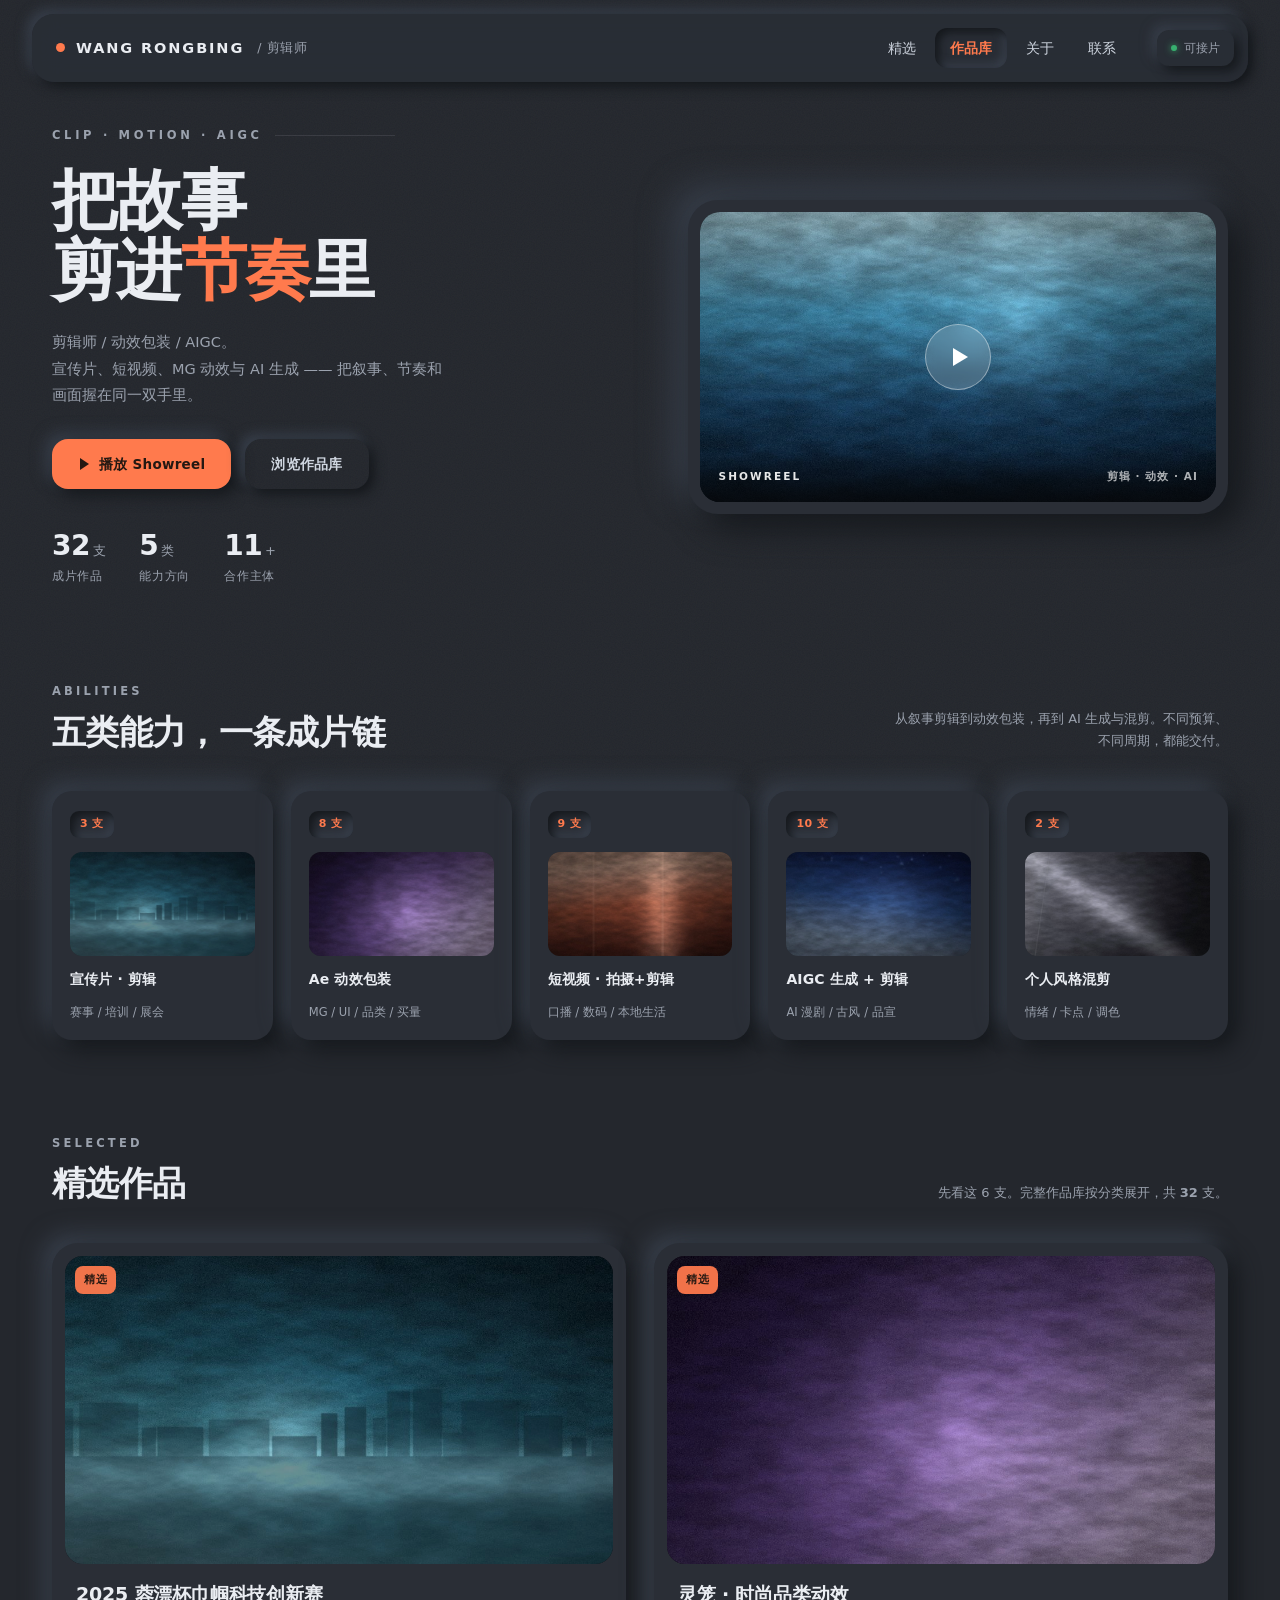
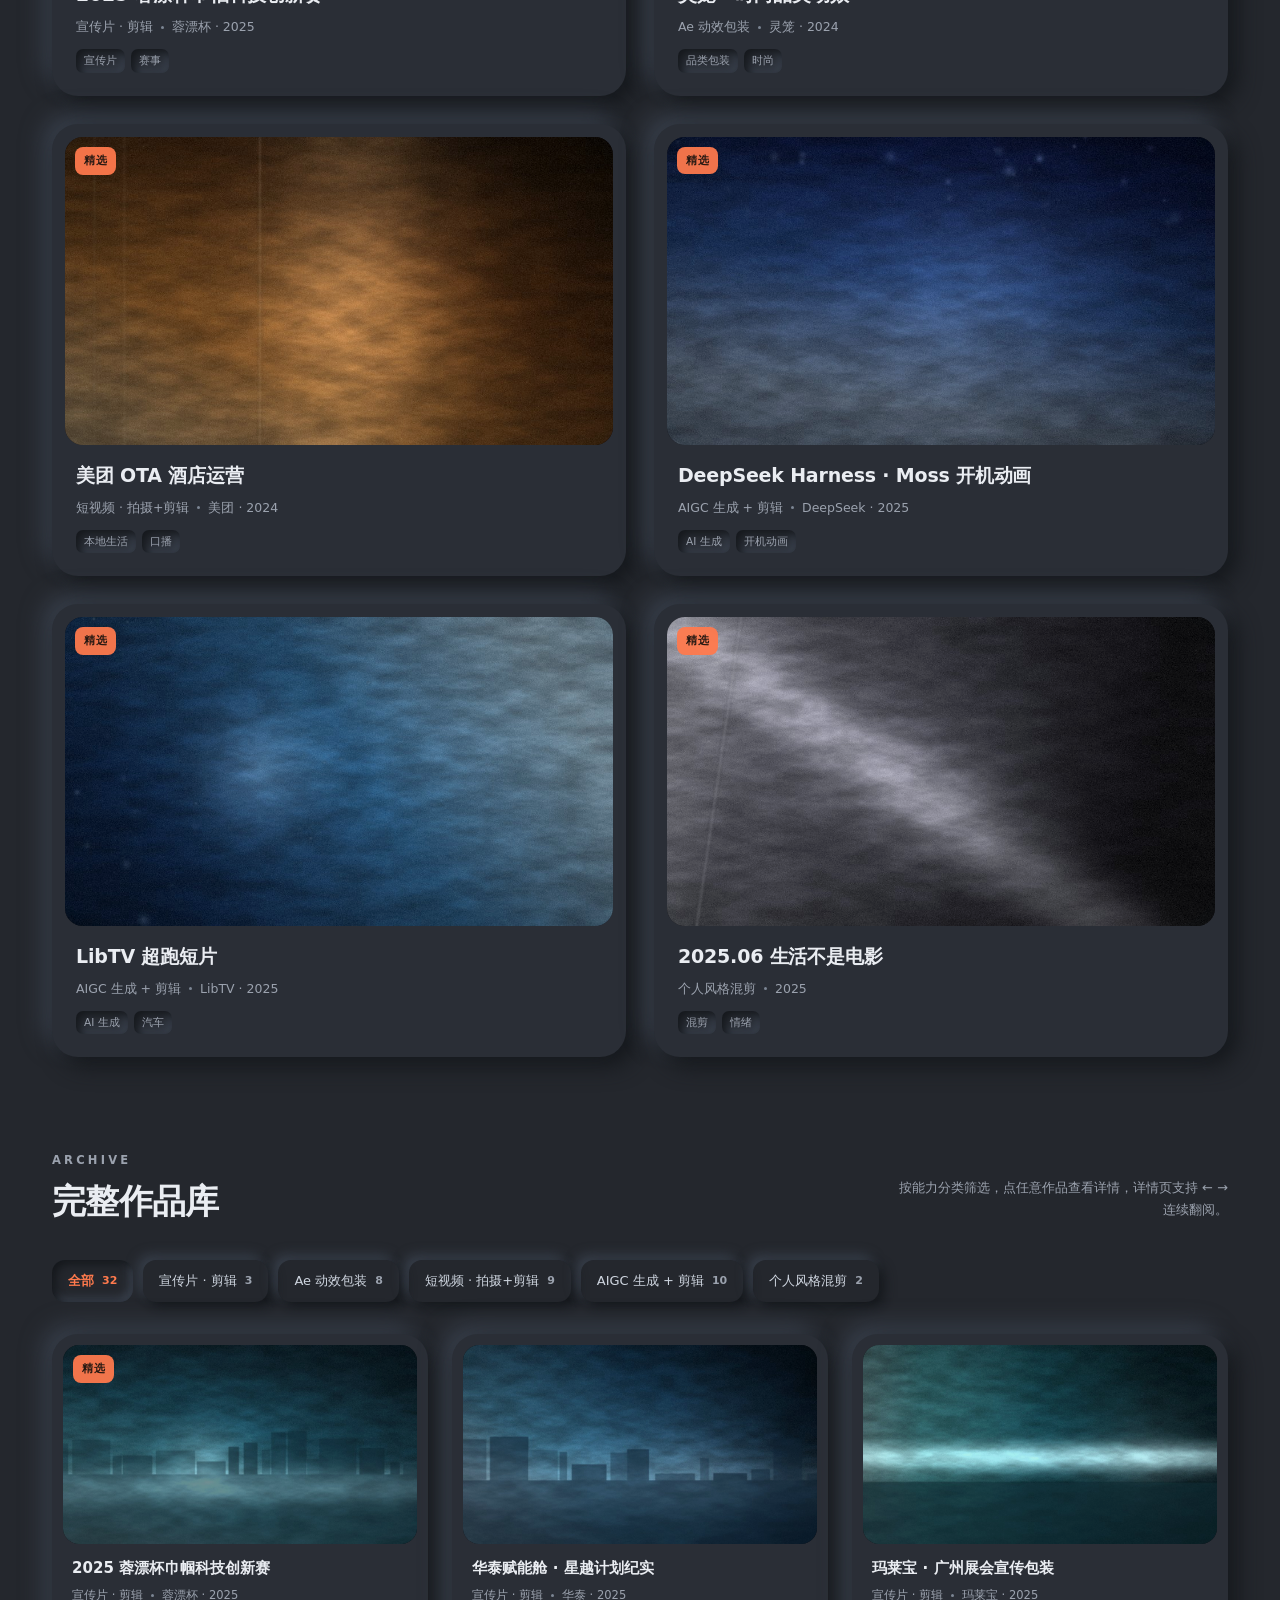
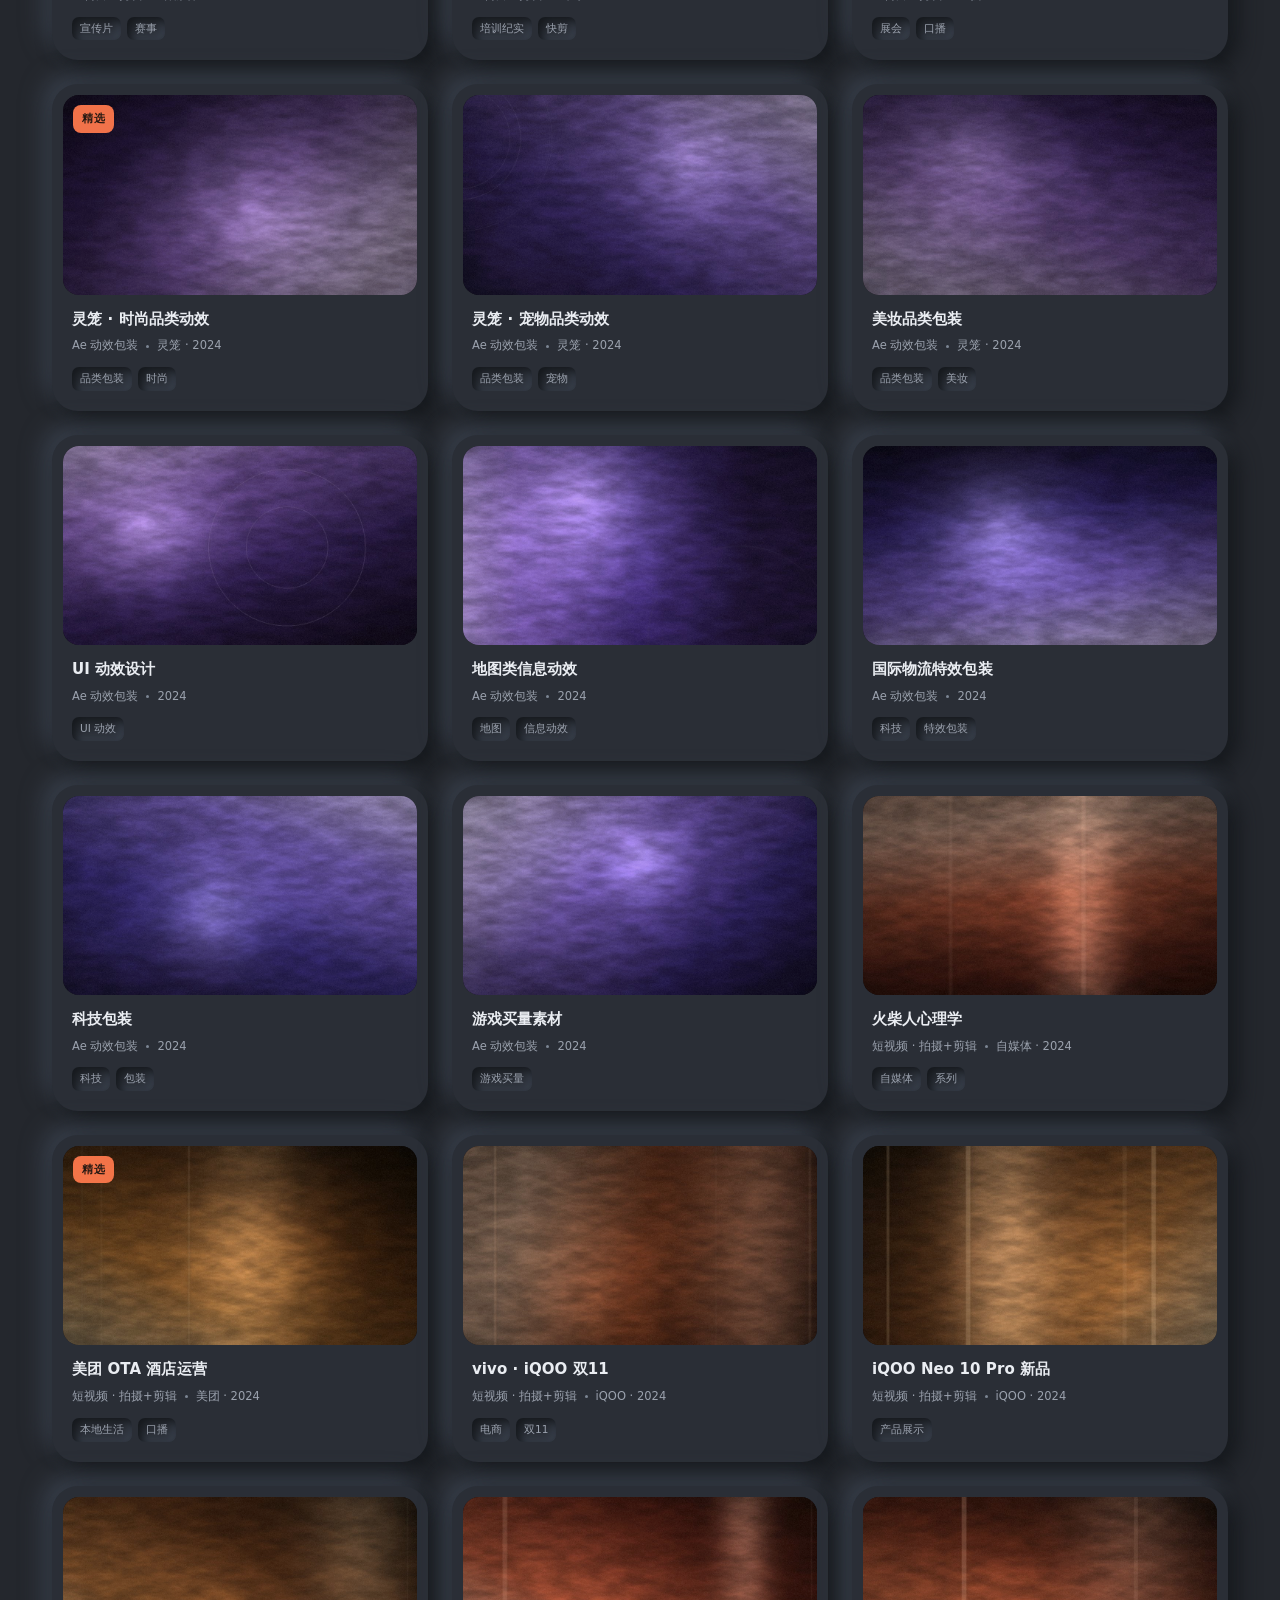
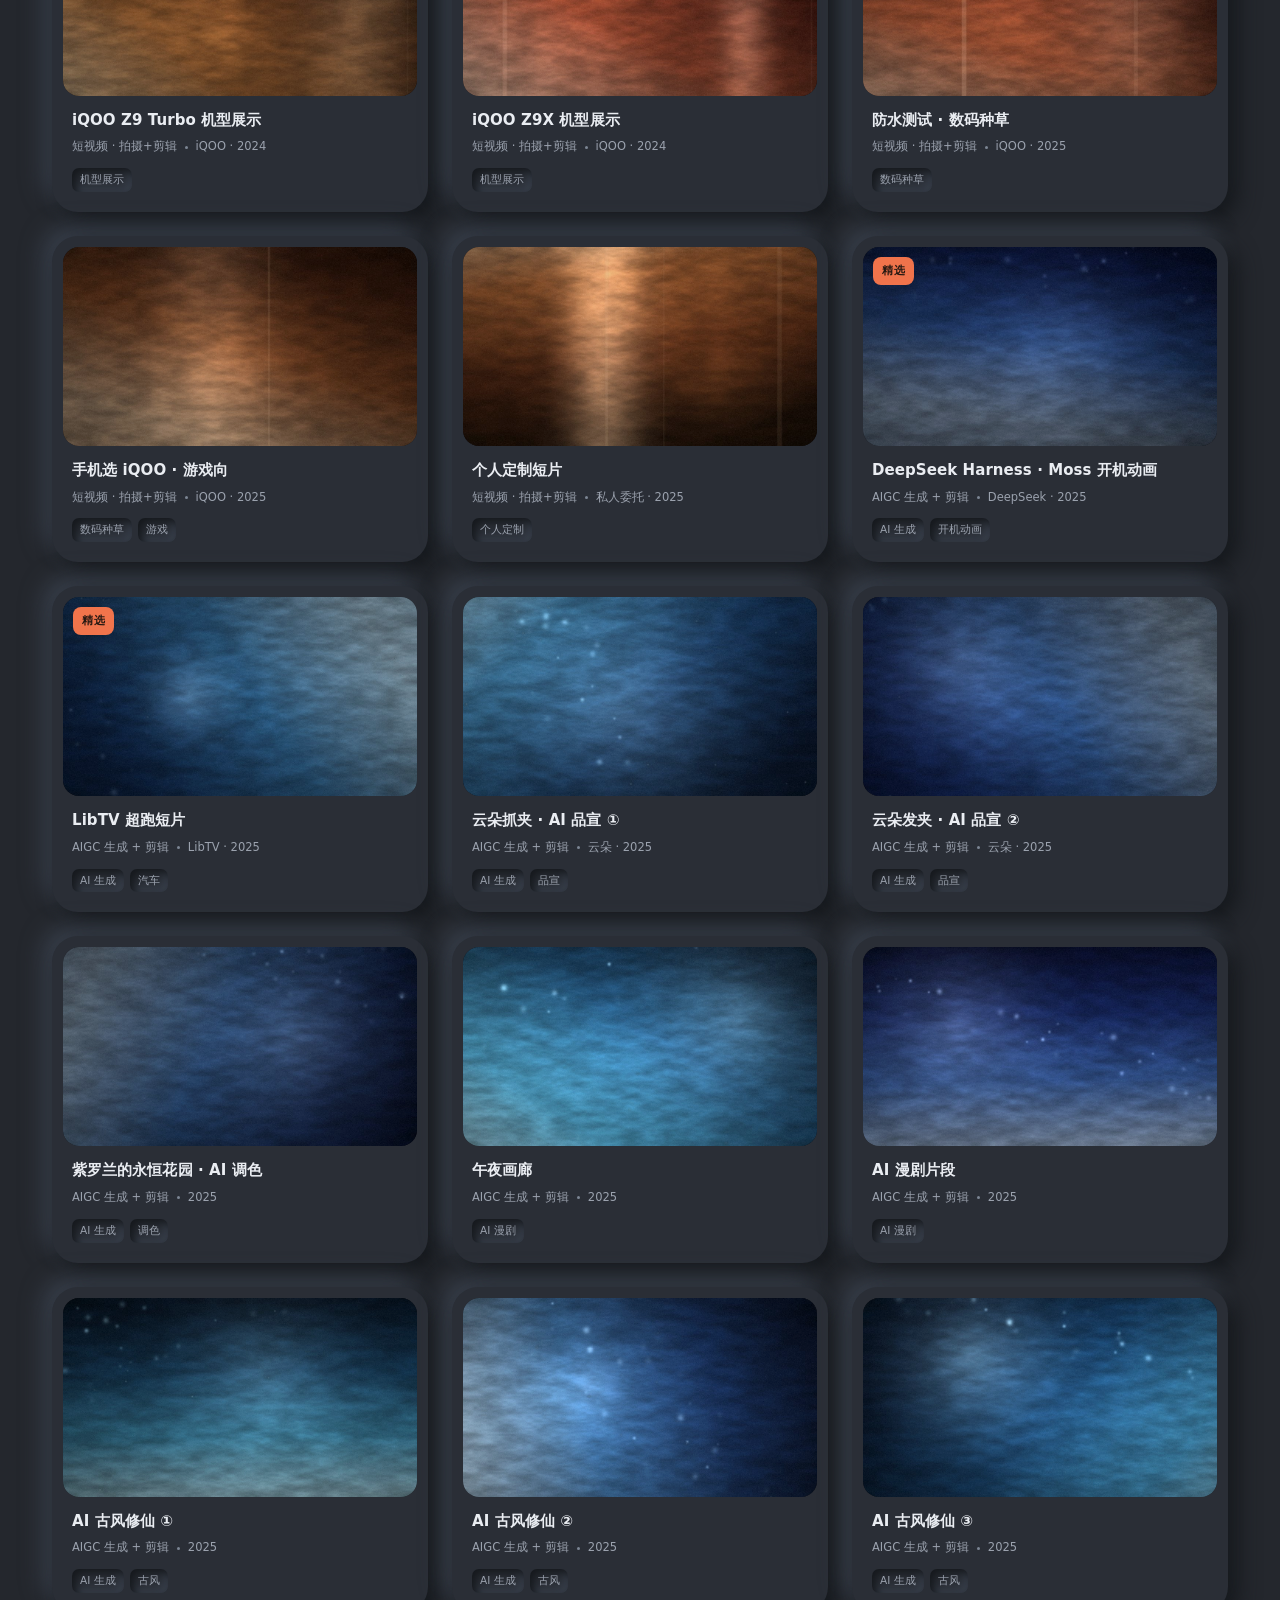
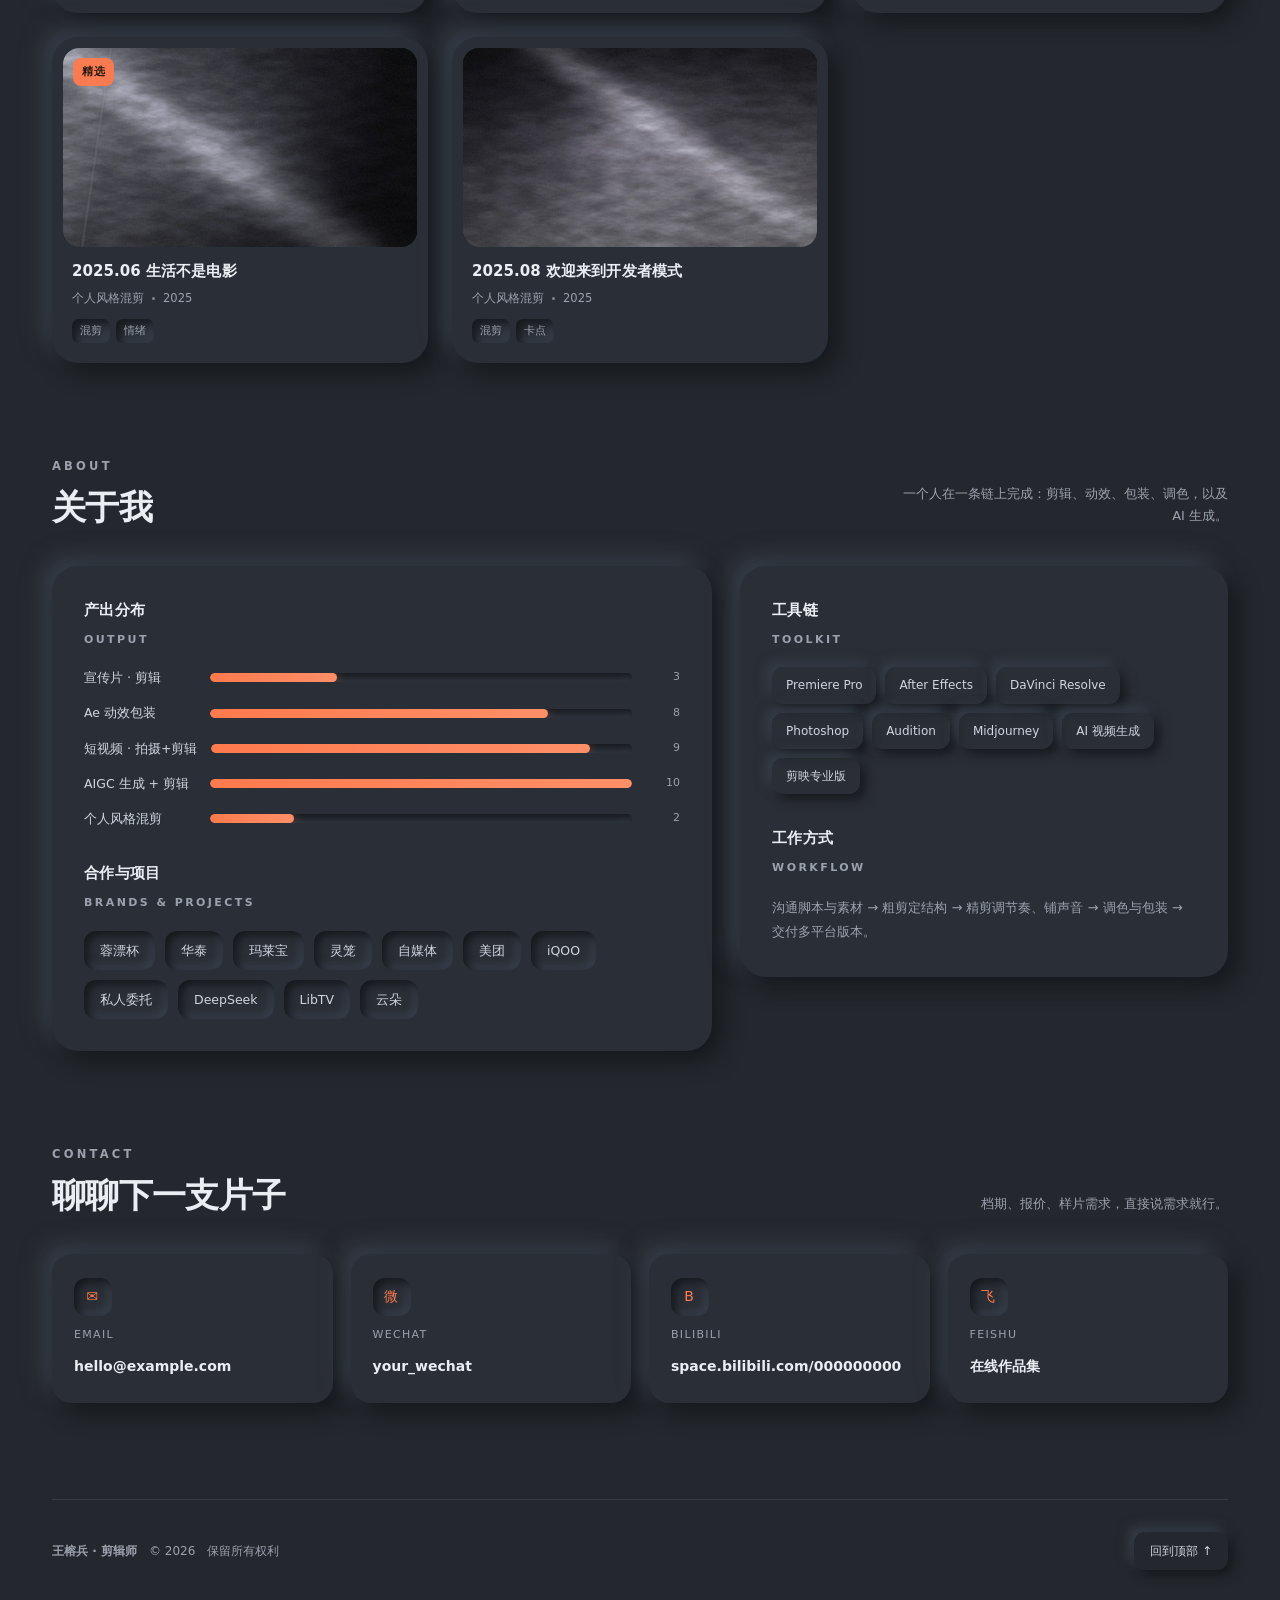
==== index.html @ c5459ad2 "作品集：深色新拟态站点 + Decap CMS 后台（内容外置为 content/*.json）" ====
<!doctype html>
<html lang="zh-CN">
<head>
<meta charset="utf-8">
<meta name="viewport" content="width=device-width, initial-scale=1">
<title>王榕兵 · 剪辑师作品集</title>
<meta name="description" content="剪辑师作品集：宣传片、Ae 动效包装、短视频、AIGC 生成与个人风格混剪，共 32 支成片。">
<meta name="theme-color" content="#24272d">
<link rel="icon" href="assets/favicon.svg" type="image/svg+xml">
<link rel="stylesheet" href="style.css">
</head>
<body>

<!-- ============ 导航 ============ -->
<header class="nav-shell">
  <nav class="nav" id="nav" aria-label="主导航">
    <a class="brand" href="#top">
      <span class="dot"></span>
      <span id="brandName">WANG RONGBING</span>
      <span class="role" id="brandRole">/ 剪辑师</span>
    </a>

    <div class="nav-links" id="navLinks">
      <a href="#featured">精选</a>
      <a href="#works">作品库</a>
      <a href="#about">关于</a>
      <a href="#contact">联系</a>
    </div>

    <div class="status" id="statusBadge"><b></b>可接片</div>

    <button class="nav-toggle" id="navToggle" aria-label="打开菜单" aria-expanded="false">
      <span></span>
    </button>
  </nav>
</header>

<main>

  <!-- ============ Hero ============ -->
  <section class="hero" id="top">
    <div class="wrap">
      <div class="hero-grid">
        <div class="hero-copy">
          <div class="eyebrow">CLIP · MOTION · AIGC</div>
          <h1 id="heroTitle"></h1>
          <p class="tagline" id="heroTagline"></p>

          <div class="hero-actions">
            <button class="btn btn-solid" id="btnReel"><span class="tri"></span>播放 Showreel</button>
            <a class="btn btn-ghost" href="#works">浏览作品库</a>
          </div>

          <div class="hero-stats" id="heroStats"></div>
        </div>

        <div class="reel" id="reelCard" role="button" tabindex="0" aria-label="播放 Showreel">
          <div class="stage">
            <img id="reelImg" alt="Showreel 封面">
            <div class="play-badge"><i></i></div>
            <div class="cap"><span id="reelCap">SHOWREEL</span><em id="reelNote"></em></div>
          </div>
        </div>
      </div>
    </div>
  </section>

  <!-- ============ 能力速览 ============ -->
  <section class="sec" id="ability">
    <div class="wrap">
      <div class="sec-head">
        <h2><small>ABILITIES</small>五类能力，一条成片链</h2>
        <p class="aside">从叙事剪辑到动效包装，再到 AI 生成与混剪。不同预算、不同周期，都能交付。</p>
      </div>
      <div class="ability" id="abilityGrid"></div>
    </div>
  </section>

  <!-- ============ 精选 ============ -->
  <section class="sec" id="featured">
    <div class="wrap">
      <div class="sec-head">
        <h2><small>SELECTED</small>精选作品</h2>
        <p class="aside">先看这 6 支。完整作品库按分类展开，共 <b id="worksCount">32</b> 支。</p>
      </div>
      <div class="grid featured-grid" id="featuredGrid"></div>
    </div>
  </section>

  <!-- ============ 完整作品库 ============ -->
  <section class="sec" id="works">
    <div class="wrap">
      <div class="sec-head">
        <h2><small>ARCHIVE</small>完整作品库</h2>
        <p class="aside">按能力分类筛选，点任意作品查看详情，详情页支持 ← → 连续翻阅。</p>
      </div>
      <div class="filters" id="filters" role="tablist" aria-label="作品分类筛选"></div>
      <div class="grid library-grid" id="libraryGrid"></div>
    </div>
  </section>

  <!-- ============ 关于 ============ -->
  <section class="sec" id="about">
    <div class="wrap">
      <div class="sec-head">
        <h2><small>ABOUT</small>关于我</h2>
        <p class="aside">一个人在一条链上完成：剪辑、动效、包装、调色，以及 AI 生成。</p>
      </div>

      <div class="about-grid">
        <div class="panel">
          <h3>产出分布<small>OUTPUT</small></h3>
          <div class="skill-list" id="skillList"></div>

          <h3 class="h3-gap">合作与项目<small>BRANDS &amp; PROJECTS</small></h3>
          <div class="brands" id="brandList"></div>
        </div>

        <div class="panel">
          <h3>工具链<small>TOOLKIT</small></h3>
          <div class="chips" id="toolList"></div>

          <h3 class="h3-gap">工作方式<small>WORKFLOW</small></h3>
          <p class="panel-note" id="workflowText"></p>
        </div>
      </div>
    </div>
  </section>

  <!-- ============ 联系 ============ -->
  <section class="sec" id="contact">
    <div class="wrap">
      <div class="sec-head">
        <h2><small>CONTACT</small>聊聊下一支片子</h2>
        <p class="aside">档期、报价、样片需求，直接说需求就行。</p>
      </div>
      <div class="contact-grid" id="contactGrid"></div>
    </div>
  </section>

</main>

<footer class="wrap">
  <div class="foot">
    <span><b id="footName">王榕兵 · 剪辑师</b>　© <span id="footYear">2026</span>　保留所有权利</span>
    <button class="to-top" id="toTop">回到顶部 ↑</button>
  </div>
</footer>

<!-- ============ 作品详情弹层 ============ -->
<div class="modal" id="modal" role="dialog" aria-modal="true" aria-labelledby="modalTitle" aria-hidden="true">
  <div class="modal-panel" id="modalPanel">
    <button class="modal-close" id="modalClose" aria-label="关闭详情">✕</button>

    <div class="stage" id="modalStage"></div>

    <div class="modal-body">
      <div class="modal-main">
        <h2 id="modalTitle"></h2>
        <p class="desc" id="modalDesc"></p>
        <div class="tags" id="modalTags"></div>
      </div>
      <div class="meta" id="modalMeta"></div>
    </div>

    <div class="modal-nav" id="modalNav">
      <button id="prevWork" type="button">←　<span></span></button>
      <span class="count" id="modalCount"></span>
      <button id="nextWork" type="button"><span></span>　→</button>
    </div>
  </div>
</div>

<!-- 内容数据（由 build.mjs 从 content/*.json 生成） -->
<script src="data/content.js"></script>
<script src="app.js"></script>
</body>
</html>
---- style.css ----
﻿/* ==========================================================================
   剪辑师作品集 · 深色新拟态（炭灰浮雕）
   设计令牌：底 #24272d / 表面 #2a2e36 / 浅阴影 #39404c / 深阴影 #15181c
             主文字 #eaedf2 / 次要 #9ba2ae / 点睛 #ff7a4d
   ========================================================================== */

:root{
  --bg:#24272d;
  --surface:#2a2e36;
  --surface-2:#2d323a;
  --lo:#39404c;
  --hi:#15181c;
  --ink:#eaedf2;
  --ink-2:#cfd6e0;
  --dim:#9ba2ae;
  --dim-2:#7c8593;
  --accent:#ff7a4d;
  --accent-2:#ff8f68;
  --accent-ink:#241812;
  --line:rgba(234,237,242,.10);

  --shadow:9px 9px 22px var(--hi), -9px -9px 22px var(--lo);
  --shadow-sm:5px 5px 12px var(--hi), -5px -5px 12px var(--lo);
  --shadow-lg:14px 14px 34px var(--hi), -14px -14px 34px var(--lo);
  --shadow-in:inset 4px 4px 9px var(--hi), inset -4px -4px 9px var(--lo);
  --shadow-in-deep:inset 7px 7px 16px var(--hi), inset -7px -7px 16px var(--lo);

  --r-lg:26px;
  --r-md:20px;
  --r-sm:14px;
  --r-xs:10px;

  --wrap:1240px;
  --gap:24px;
  --ease:cubic-bezier(.22,.61,.36,1);
}

*,*::before,*::after{box-sizing:border-box;margin:0;padding:0}

html{scroll-behavior:smooth;-webkit-text-size-adjust:100%}

body{
  background:var(--bg);
  color:var(--ink);
  font-family:"PingFang SC","Microsoft YaHei UI","Microsoft YaHei",system-ui,-apple-system,"Segoe UI",Roboto,sans-serif;
  font-size:15px;
  line-height:1.7;
  -webkit-font-smoothing:antialiased;
  text-rendering:optimizeLegibility;
  overflow-x:hidden;
}

/* 极轻的颗粒质感，避免纯色新拟态显得塑料 */
body::before{
  content:"";
  position:fixed;
  inset:0;
  pointer-events:none;
  z-index:1;
  opacity:.035;
  background-image:url("data:image/svg+xml,%3Csvg xmlns='http://www.w3.org/2000/svg' width='180' height='180'%3E%3Cfilter id='n'%3E%3CfeTurbulence type='fractalNoise' baseFrequency='.85' numOctaves='3'/%3E%3C/filter%3E%3Crect width='180' height='180' filter='url(%23n)'/%3E%3C/svg%3E");
}

img{display:block;max-width:100%}
a{color:inherit;text-decoration:none}
button{font:inherit;color:inherit;background:none;border:0;cursor:pointer}
ul{list-style:none}

::selection{background:var(--accent);color:#241812}

:focus-visible{
  outline:2px solid var(--accent);
  outline-offset:3px;
  border-radius:6px;
}

.wrap{width:100%;max-width:var(--wrap);margin:0 auto;padding:0 32px;position:relative;z-index:2}

section{scroll-margin-top:112px}

/* ---------- 通用新拟态件 ---------- */
.neu{background:var(--surface);box-shadow:var(--shadow)}
.neu-sm{background:var(--surface);box-shadow:var(--shadow-sm)}
.neu-in{background:var(--surface);box-shadow:var(--shadow-in)}

/* ==========================================================================
   导航
   ========================================================================== */
.nav-shell{
  position:sticky;
  top:14px;
  z-index:60;
  padding:0 32px;
  max-width:calc(var(--wrap) + 64px);
  margin:0 auto;
}

.nav{
  display:flex;
  align-items:center;
  gap:26px;
  height:68px;
  padding:0 14px 0 24px;
  border-radius:22px;
  background:color-mix(in srgb,var(--surface) 88%,transparent);
  box-shadow:var(--shadow-sm);
  backdrop-filter:blur(14px) saturate(1.1);
  -webkit-backdrop-filter:blur(14px) saturate(1.1);
}

.brand{display:flex;align-items:center;gap:11px;font-weight:700;letter-spacing:.13em;font-size:14.5px;white-space:nowrap}
.brand .dot{
  width:9px;height:9px;border-radius:50%;
  background:var(--accent);
  box-shadow:0 0 0 4px var(--accent-soft);
  flex:none;
}
.brand .role{font-weight:400;font-size:12.5px;letter-spacing:.05em;color:var(--dim);margin-left:2px}

.nav-links{display:flex;gap:4px;margin-left:auto}
.nav-links a{
  font-size:13.5px;
  color:var(--ink-2);
  padding:9px 15px;
  border-radius:12px;
  transition:box-shadow .25s var(--ease), color .25s, background .25s;
}
.nav-links a:hover{box-shadow:var(--shadow-sm);color:var(--ink)}
.nav-links a.on{box-shadow:var(--shadow-in);color:var(--accent);font-weight:600}

.status{
  display:flex;align-items:center;gap:7px;
  font-size:12px;color:var(--dim);
  padding:8px 14px;border-radius:12px;
  box-shadow:var(--shadow-sm);
  white-space:nowrap;
}
.status b{width:6px;height:6px;border-radius:50%;background:#37b06f;box-shadow:0 0 7px #37b06f}

.nav-toggle{display:none;width:42px;height:42px;border-radius:13px;box-shadow:var(--shadow-sm);align-items:center;justify-content:center;margin-left:auto}
.nav-toggle span{display:block;width:16px;height:1.6px;background:var(--ink);border-radius:2px;position:relative}
.nav-toggle span::before,.nav-toggle span::after{content:"";position:absolute;left:0;width:16px;height:1.6px;background:var(--ink);border-radius:2px}
.nav-toggle span::before{top:-5px}
.nav-toggle span::after{top:5px}

/* ==========================================================================
   Hero
   ========================================================================== */
.hero{padding:58px 0 0}
.hero-grid{
  display:grid;
  grid-template-columns:1.04fr .96fr;
  gap:52px;
  align-items:center;
}

.eyebrow{
  font-size:11.5px;letter-spacing:.32em;font-weight:600;
  color:var(--dim);
  margin-bottom:20px;
  display:flex;align-items:center;gap:12px;
}
.eyebrow::after{content:"";flex:1;height:1px;background:var(--line);max-width:120px}

h1{
  font-size:clamp(40px,5.4vw,66px);
  line-height:1.07;
  font-weight:600;
  letter-spacing:-.025em;
}
h1 .accent{color:var(--accent)}

.tagline{
  margin-top:22px;
  font-size:14.5px;
  color:var(--dim);
  line-height:1.85;
  max-width:400px;
}

.hero-actions{display:flex;gap:14px;margin-top:30px;flex-wrap:wrap}

.btn{
  display:inline-flex;align-items:center;gap:10px;
  height:50px;padding:0 26px;
  border-radius:16px;
  font-size:13.5px;font-weight:600;
  letter-spacing:.02em;
  transition:transform .22s var(--ease), box-shadow .22s var(--ease);
}
.btn:active{transform:translateY(1px)}
.btn-solid{
  background:var(--accent);
  color:var(--accent-ink);
  box-shadow:6px 6px 15px var(--hi), -6px -6px 15px var(--lo);
}
.btn-solid:hover{background:var(--accent-2);transform:translateY(-2px);box-shadow:8px 8px 20px var(--hi), -8px -8px 20px var(--lo)}
.btn-ghost{color:var(--ink-2);box-shadow:var(--shadow-sm)}
.btn-ghost:hover{transform:translateY(-2px);color:var(--ink)}
.btn .tri{
  width:0;height:0;
  border-left:9px solid currentColor;
  border-top:6px solid transparent;
  border-bottom:6px solid transparent;
  margin-left:2px;
}

.hero-stats{display:flex;gap:34px;margin-top:40px}
.stat b{display:block;font-size:28px;font-weight:600;letter-spacing:-.02em;line-height:1.2}
.stat b i{font-style:normal;font-size:13px;color:var(--dim);margin-left:3px;font-weight:500}
.stat span{font-size:12px;color:var(--dim);letter-spacing:.06em}

/* Showreel 卡 */
.reel{
  position:relative;
  padding:12px;
  border-radius:30px;
  background:var(--surface);
  box-shadow:var(--shadow-lg);
  cursor:pointer;
  transition:transform .3s var(--ease), box-shadow .3s var(--ease);
}
.reel:hover{transform:translateY(-4px);box-shadow:16px 16px 40px var(--hi), -16px -16px 40px var(--lo)}
.reel .stage{
  position:relative;
  aspect-ratio:16/9;
  border-radius:20px;
  overflow:hidden;
  background:#15181d;
  box-shadow:inset 0 0 70px rgba(0,0,0,.55);
}
.reel img{width:100%;height:100%;object-fit:cover;opacity:.92;transition:transform .6s var(--ease), opacity .3s}
.reel:hover img{transform:scale(1.035);opacity:1}

.play-badge{
  position:absolute;inset:0;
  display:grid;place-items:center;
  z-index:2;
}
.play-badge i{
  width:66px;height:66px;border-radius:50%;
  background:rgba(255,255,255,.16);
  border:1px solid rgba(255,255,255,.4);
  backdrop-filter:blur(8px);
  -webkit-backdrop-filter:blur(8px);
  display:grid;place-items:center;
  transition:transform .25s var(--ease), background .25s;
}
.reel:hover .play-badge i{transform:scale(1.08);background:rgba(255,255,255,.24)}
.play-badge i::after{
  content:"";width:0;height:0;
  border-left:15px solid #fff;
  border-top:9px solid transparent;
  border-bottom:9px solid transparent;
  margin-left:4px;
}

.cap{
  position:absolute;left:0;right:0;bottom:0;
  padding:16px 18px;
  font-size:10.5px;letter-spacing:.2em;font-weight:600;
  color:rgba(255,255,255,.9);
  background:linear-gradient(180deg,transparent,rgba(6,8,11,.82));
  z-index:2;
  display:flex;justify-content:space-between;
}
.cap em{font-style:normal;opacity:.75;letter-spacing:.1em}

/* ==========================================================================
   区块标题
   ========================================================================== */
.sec{padding:96px 0 0}
.sec-head{display:flex;align-items:flex-end;justify-content:space-between;gap:24px;margin-bottom:38px}
.sec-head h2{
  font-size:clamp(26px,3vw,34px);
  font-weight:600;letter-spacing:-.02em;line-height:1.25;
}
.sec-head h2 small{
  display:block;font-size:11.5px;letter-spacing:.28em;color:var(--dim);
  font-weight:600;margin-bottom:12px;
}
.sec-head .aside{font-size:13px;color:var(--dim);max-width:340px;line-height:1.75;text-align:right}

/* ==========================================================================
   能力速览
   ========================================================================== */
.ability{display:grid;grid-template-columns:repeat(5,1fr);gap:18px}

.abil{
  padding:20px 18px 18px;
  border-radius:var(--r-md);
  background:var(--surface);
  box-shadow:var(--shadow);
  text-align:left;
  transition:transform .26s var(--ease), box-shadow .26s var(--ease);
  display:flex;flex-direction:column;gap:14px;
}
.abil:hover{transform:translateY(-4px);box-shadow:var(--shadow-lg)}
.abil .thumb{width:100%;aspect-ratio:16/9;border-radius:12px;overflow:hidden;box-shadow:inset 0 0 40px rgba(0,0,0,.4)}
.abil .thumb img{width:100%;height:100%;object-fit:cover;opacity:.88}
.abil h3{font-size:14px;font-weight:600;letter-spacing:.01em;line-height:1.4}
.abil p{font-size:11.5px;color:var(--dim);line-height:1.6}
.abil .n{
  align-self:flex-start;
  font-size:11px;font-weight:600;letter-spacing:.04em;color:var(--accent);
  padding:4px 10px;border-radius:9px;
  box-shadow:var(--shadow-in);
}

/* ==========================================================================
   作品卡
   ========================================================================== */
.grid{display:grid;gap:var(--gap)}

.featured-grid{grid-template-columns:repeat(2,1fr);gap:28px}
.library-grid{grid-template-columns:repeat(3,1fr)}

.card{
  position:relative;
  padding:11px;
  border-radius:var(--r-lg);
  background:var(--surface);
  box-shadow:var(--shadow);
  text-align:left;
  width:100%;
  transition:transform .3s var(--ease), box-shadow .3s var(--ease);
}
.card:hover{transform:translateY(-5px);box-shadow:var(--shadow-lg)}
.card:active{transform:translateY(-2px)}

.card .frame{
  position:relative;
  aspect-ratio:16/9;
  border-radius:16px;
  overflow:hidden;
  background:#15181d;
  box-shadow:inset 0 0 50px rgba(0,0,0,.45);
}
.card .frame img{width:100%;height:100%;object-fit:cover;transition:transform .7s var(--ease), opacity .3s;opacity:.94}
.card:hover .frame img{transform:scale(1.05);opacity:1}

.card .play{
  position:absolute;inset:0;display:grid;place-items:center;z-index:2;
  background:linear-gradient(180deg,rgba(6,8,11,.10),rgba(6,8,11,.55));
  opacity:0;transition:opacity .28s var(--ease);
}
.card:hover .play,.card:focus-visible .play{opacity:1}
.card .play i{
  width:48px;height:48px;border-radius:50%;
  background:rgba(255,255,255,.18);
  border:1px solid rgba(255,255,255,.45);
  backdrop-filter:blur(6px);
  display:grid;place-items:center;
}
.card .play i::after{
  content:"";width:0;height:0;
  border-left:11px solid #fff;
  border-top:7px solid transparent;border-bottom:7px solid transparent;
  margin-left:3px;
}

.badge{
  position:absolute;z-index:3;
  font-size:10.5px;font-weight:600;letter-spacing:.05em;
  padding:5px 9px;border-radius:8px;
  backdrop-filter:blur(6px);
}
.badge-tl{top:10px;left:10px;background:rgba(255,122,77,.94);color:#241812}
.badge-tr{top:10px;right:10px;background:rgba(8,10,13,.62);color:rgba(255,255,255,.92);font-variant-numeric:tabular-nums}

.card .body{padding:14px 9px 9px}
.card .body h3{font-size:15px;font-weight:600;line-height:1.45;letter-spacing:.005em}
.card .body .sub{
  display:flex;align-items:center;gap:8px;
  margin-top:6px;font-size:11.5px;color:var(--dim);
}
.card .body .sub i{width:3px;height:3px;border-radius:50%;background:var(--dim-2);flex:none}
.card .body .tags{display:flex;gap:6px;flex-wrap:wrap;margin-top:11px}
.card .body .tags span{
  font-size:10.5px;color:var(--dim);
  padding:3px 8px;border-radius:7px;
  box-shadow:var(--shadow-in);
}

.featured-grid .card{padding:13px;border-radius:var(--r-lg)}
.featured-grid .card .frame{border-radius:18px}
.featured-grid .card .body{padding:17px 11px 10px}
.featured-grid .card .body h3{font-size:19px;letter-spacing:-.01em}
.featured-grid .card .body .sub{font-size:12.5px;margin-top:8px}

/* ==========================================================================
   筛选条
   ========================================================================== */
.filters{
  display:flex;gap:10px;flex-wrap:wrap;
  margin-bottom:32px;
}
.filter{
  display:inline-flex;align-items:center;gap:8px;
  height:42px;padding:0 16px;
  border-radius:13px;
  font-size:13px;font-weight:500;
  color:var(--ink-2);
  box-shadow:var(--shadow-sm);
  transition:box-shadow .22s var(--ease), color .22s, transform .22s;
  white-space:nowrap;
}
.filter:hover{transform:translateY(-1px);color:var(--ink)}
.filter b{font-size:11px;font-weight:600;color:var(--dim);font-variant-numeric:tabular-nums}
.filter.on{
  box-shadow:var(--shadow-in);
  color:var(--accent);font-weight:600;
}
.filter.on b{color:var(--accent)}

.empty{
  padding:56px 20px;border-radius:var(--r-md);
  text-align:center;color:var(--dim);font-size:13.5px;
  box-shadow:var(--shadow-in);
}

/* ==========================================================================
   关于
   ========================================================================== */
.about-grid{display:grid;grid-template-columns:1.15fr .85fr;gap:28px;align-items:start}

.panel{
  padding:32px;
  border-radius:var(--r-lg);
  background:var(--surface);
  box-shadow:var(--shadow);
}
.panel h3{font-size:15px;font-weight:600;letter-spacing:.02em;margin-bottom:18px}
.panel h3 small{display:block;font-size:11px;letter-spacing:.22em;color:var(--dim);font-weight:600;margin-top:7px}

.skill-list{display:grid;gap:14px}
.skill{display:flex;align-items:center;gap:14px}
.skill .k{font-size:12.5px;color:var(--ink-2);min-width:112px}
.skill .bar{flex:1;height:9px;border-radius:6px;box-shadow:var(--shadow-in);overflow:hidden;position:relative}
.skill .bar i{
  position:absolute;left:0;top:0;bottom:0;
  border-radius:6px;
  background:linear-gradient(90deg,var(--accent),var(--accent-2));
  box-shadow:0 0 12px rgba(255,122,77,.35);
}
.skill .v{font-size:11px;color:var(--dim);font-variant-numeric:tabular-nums;min-width:34px;text-align:right}

.chips{display:flex;flex-wrap:wrap;gap:9px}
.chip{
  font-size:12px;color:var(--ink-2);
  padding:8px 14px;border-radius:11px;
  box-shadow:var(--shadow-sm);
  transition:box-shadow .2s,color .2s;
}
.chip:hover{box-shadow:var(--shadow-in);color:var(--accent)}

.panel h3.h3-gap{margin-top:32px}
.panel-note{font-size:13px;color:var(--dim);line-height:1.9}

.brands{display:flex;flex-wrap:wrap;gap:10px;margin-top:4px}
.brand-item{
  font-size:12.5px;color:var(--ink-2);
  padding:9px 16px;border-radius:12px;
  box-shadow:var(--shadow-in);
}

/* ==========================================================================
   联系
   ========================================================================== */
.contact-grid{display:grid;grid-template-columns:repeat(4,1fr);gap:18px}
.contact-item{
  display:flex;flex-direction:column;gap:10px;
  padding:24px 22px;
  border-radius:var(--r-md);
  background:var(--surface);
  box-shadow:var(--shadow);
  transition:transform .26s var(--ease), box-shadow .26s var(--ease);
  text-align:left;
}
.contact-item:hover{transform:translateY(-4px);box-shadow:var(--shadow-lg)}
.contact-item .ic{
  width:38px;height:38px;border-radius:12px;
  display:grid;place-items:center;
  box-shadow:var(--shadow-in);
  font-size:14px;color:var(--accent);
}
.contact-item span{font-size:11px;letter-spacing:.12em;color:var(--dim);text-transform:uppercase}
.contact-item strong{font-size:14px;font-weight:600;word-break:break-all}

/* ==========================================================================
   页脚
   ========================================================================== */
.foot{
  margin-top:96px;
  padding:32px 0 44px;
  display:flex;align-items:center;justify-content:space-between;gap:20px;
  font-size:12px;color:var(--dim);
  border-top:1px solid var(--line);
  flex-wrap:wrap;
}
.foot .to-top{
  padding:9px 16px;border-radius:11px;box-shadow:var(--shadow-sm);
  font-size:12px;color:var(--ink-2);transition:box-shadow .2s,color .2s;
}
.foot .to-top:hover{box-shadow:var(--shadow-in);color:var(--accent)}

/* ==========================================================================
   详情弹层
   ========================================================================== */
.modal{
  position:fixed;inset:0;z-index:120;
  display:none;
  padding:40px 24px;
  overflow-y:auto;
  background:rgba(8,10,13,.66);
  backdrop-filter:blur(10px) saturate(.9);
  -webkit-backdrop-filter:blur(10px) saturate(.9);
}
.modal.open{display:block;animation:fade .24s var(--ease)}
@keyframes fade{from{opacity:0}to{opacity:1}}
@keyframes rise{from{opacity:0;transform:translateY(18px) scale(.985)}to{opacity:1;transform:none}}

.modal-panel{
  position:relative;
  width:100%;max-width:1040px;
  margin:0 auto;
  padding:16px;
  border-radius:30px;
  background:var(--surface);
  box-shadow:0 40px 90px rgba(0,0,0,.58), var(--shadow);
  animation:rise .3s var(--ease);
}

.modal-close{
  position:absolute;top:-16px;right:-16px;
  width:44px;height:44px;border-radius:50%;
  background:var(--surface);
  box-shadow:var(--shadow-sm);
  display:grid;place-items:center;
  font-size:17px;color:var(--ink-2);
  transition:box-shadow .2s,color .2s;
  z-index:5;
}
.modal-close:hover{box-shadow:var(--shadow-in);color:var(--accent)}

.stage{
  position:relative;
  aspect-ratio:16/9;
  border-radius:20px;
  overflow:hidden;
  background:#0f1216;
  box-shadow:inset 0 0 90px rgba(0,0,0,.7);
  display:grid;place-items:center;
}
.stage iframe,.stage video{position:absolute;inset:0;width:100%;height:100%;border:0}
.stage .ph{
  text-align:center;color:rgba(228,235,242,.66);
  padding:24px;
  position:relative;z-index:2;
}
.stage .ph .ring{
  width:62px;height:62px;border-radius:50%;
  border:1px solid rgba(255,255,255,.28);
  display:grid;place-items:center;margin:0 auto 16px;
}
.stage .ph .ring::after{
  content:"";width:0;height:0;
  border-left:14px solid rgba(255,255,255,.75);
  border-top:8.5px solid transparent;border-bottom:8.5px solid transparent;
  margin-left:4px;
}
.stage .ph b{display:block;font-size:14px;font-weight:600;letter-spacing:.03em;margin-bottom:6px;color:rgba(240,245,250,.94)}
.stage .ph span{font-size:11.5px;letter-spacing:.04em;line-height:1.7;display:block;max-width:340px;margin:0 auto}

.modal-body{padding:22px 12px 10px;display:grid;grid-template-columns:1fr 300px;gap:28px}
.modal-body h2{font-size:23px;font-weight:600;letter-spacing:-.01em;line-height:1.35}
.modal-body .desc{margin-top:12px;font-size:13.5px;color:var(--dim);line-height:1.85}
.modal-body .tags{display:flex;gap:6px;flex-wrap:wrap;margin-top:16px}
.modal-body .tags span{font-size:10.5px;color:var(--dim);padding:3px 9px;border-radius:7px;box-shadow:var(--shadow-in)}

.meta{display:grid;gap:11px;align-content:start}
.meta-row{display:flex;justify-content:space-between;gap:14px;font-size:12.5px;padding-bottom:11px;border-bottom:1px solid var(--line)}
.meta-row:last-child{border-bottom:0;padding-bottom:0}
.meta-row span{color:var(--dim);flex:none}
.meta-row b{font-weight:600;text-align:right;word-break:break-word}

.modal-nav{
  display:flex;align-items:center;justify-content:space-between;gap:14px;
  padding:16px 12px 8px;
  border-top:1px solid var(--line);
  margin-top:8px;
}
.modal-nav[hidden]{display:none}
.modal-nav button{
  display:inline-flex;align-items:center;gap:9px;
  padding:11px 18px;border-radius:13px;
  font-size:12.5px;color:var(--ink-2);
  box-shadow:var(--shadow-sm);
  transition:box-shadow .2s,color .2s;
  max-width:46%;
}
.modal-nav button:hover{box-shadow:var(--shadow-in);color:var(--accent)}
.modal-nav button:disabled{opacity:.35;pointer-events:none}
.modal-nav button span{overflow:hidden;text-overflow:ellipsis;white-space:nowrap}
.modal-nav .count{font-size:11.5px;color:var(--dim);font-variant-numeric:tabular-nums;white-space:nowrap;flex:none}

/* ==========================================================================
   响应式
   ========================================================================== */
@media (max-width:1199px){
  .library-grid{grid-template-columns:repeat(2,1fr)}
  .ability{grid-template-columns:repeat(3,1fr)}
  .contact-grid{grid-template-columns:repeat(2,1fr)}
  .hero-grid{gap:36px}
  .about-grid{grid-template-columns:1fr}
  .modal-body{grid-template-columns:1fr;gap:22px}
}

@media (max-width:960px){
  .hero-grid{grid-template-columns:1fr;gap:38px}
  .reel{order:-1}
  .sec{padding-top:72px}
  .featured-grid{grid-template-columns:1fr;gap:20px}
  .sec-head{flex-direction:column;align-items:flex-start;gap:14px}
  .sec-head .aside{text-align:left;max-width:none}
  .hero-stats{gap:26px}
}

@media (max-width:860px){
  .nav-shell{padding:0 18px;top:10px}
  .nav{height:60px;padding:0 10px 0 16px;gap:12px}
  .nav-links,.status{display:none}
  .nav-toggle{display:flex}
  .nav.open .nav-links{
    display:flex;flex-direction:column;gap:4px;
    position:absolute;left:18px;right:18px;top:74px;
    padding:12px;border-radius:18px;
    background:var(--surface);
    box-shadow:var(--shadow-lg);
  }
  .nav.open .nav-links a{padding:12px 16px;font-size:14px}
  .wrap{padding:0 20px}
}

@media (max-width:768px){
  body{font-size:14.5px}
  .library-grid{grid-template-columns:1fr;gap:18px}
  .ability{grid-template-columns:repeat(2,1fr);gap:14px}
  .contact-grid{grid-template-columns:1fr 1fr;gap:14px}
  .hero{padding-top:34px}
  .hero-stats{gap:22px;flex-wrap:wrap}
  .stat b{font-size:24px}
  .filters{flex-wrap:nowrap;overflow-x:auto;padding-bottom:8px;margin:0 -20px 26px;padding-left:20px;padding-right:20px;scrollbar-width:none;-ms-overflow-style:none}
  .filters::-webkit-scrollbar{display:none}
  .filter{flex:none}
  .panel{padding:24px}
  .modal{padding:14px 10px}
  .modal-panel{padding:12px;border-radius:24px}
  .modal-close{top:-14px;right:0}
  .modal-body{padding:18px 6px 6px}
  .modal-body h2{font-size:19px}
  .modal-nav button{padding:10px 12px;font-size:11.5px;flex:1;min-width:0;max-width:none}
  .modal-nav{gap:8px}
  .modal-nav .count{font-size:10.5px}
  .foot{margin-top:64px;font-size:11.5px}
  .sec{padding-top:60px}
}

@media (max-width:420px){
  .contact-grid{grid-template-columns:1fr}
  .ability{grid-template-columns:1fr}
  .hero-actions{width:100%}
  .btn{flex:1;justify-content:center;padding:0 18px}
}

@media (prefers-reduced-motion:reduce){
  html{scroll-behavior:auto}
  *,*::before,*::after{transition:none!important;animation:none!important}
}
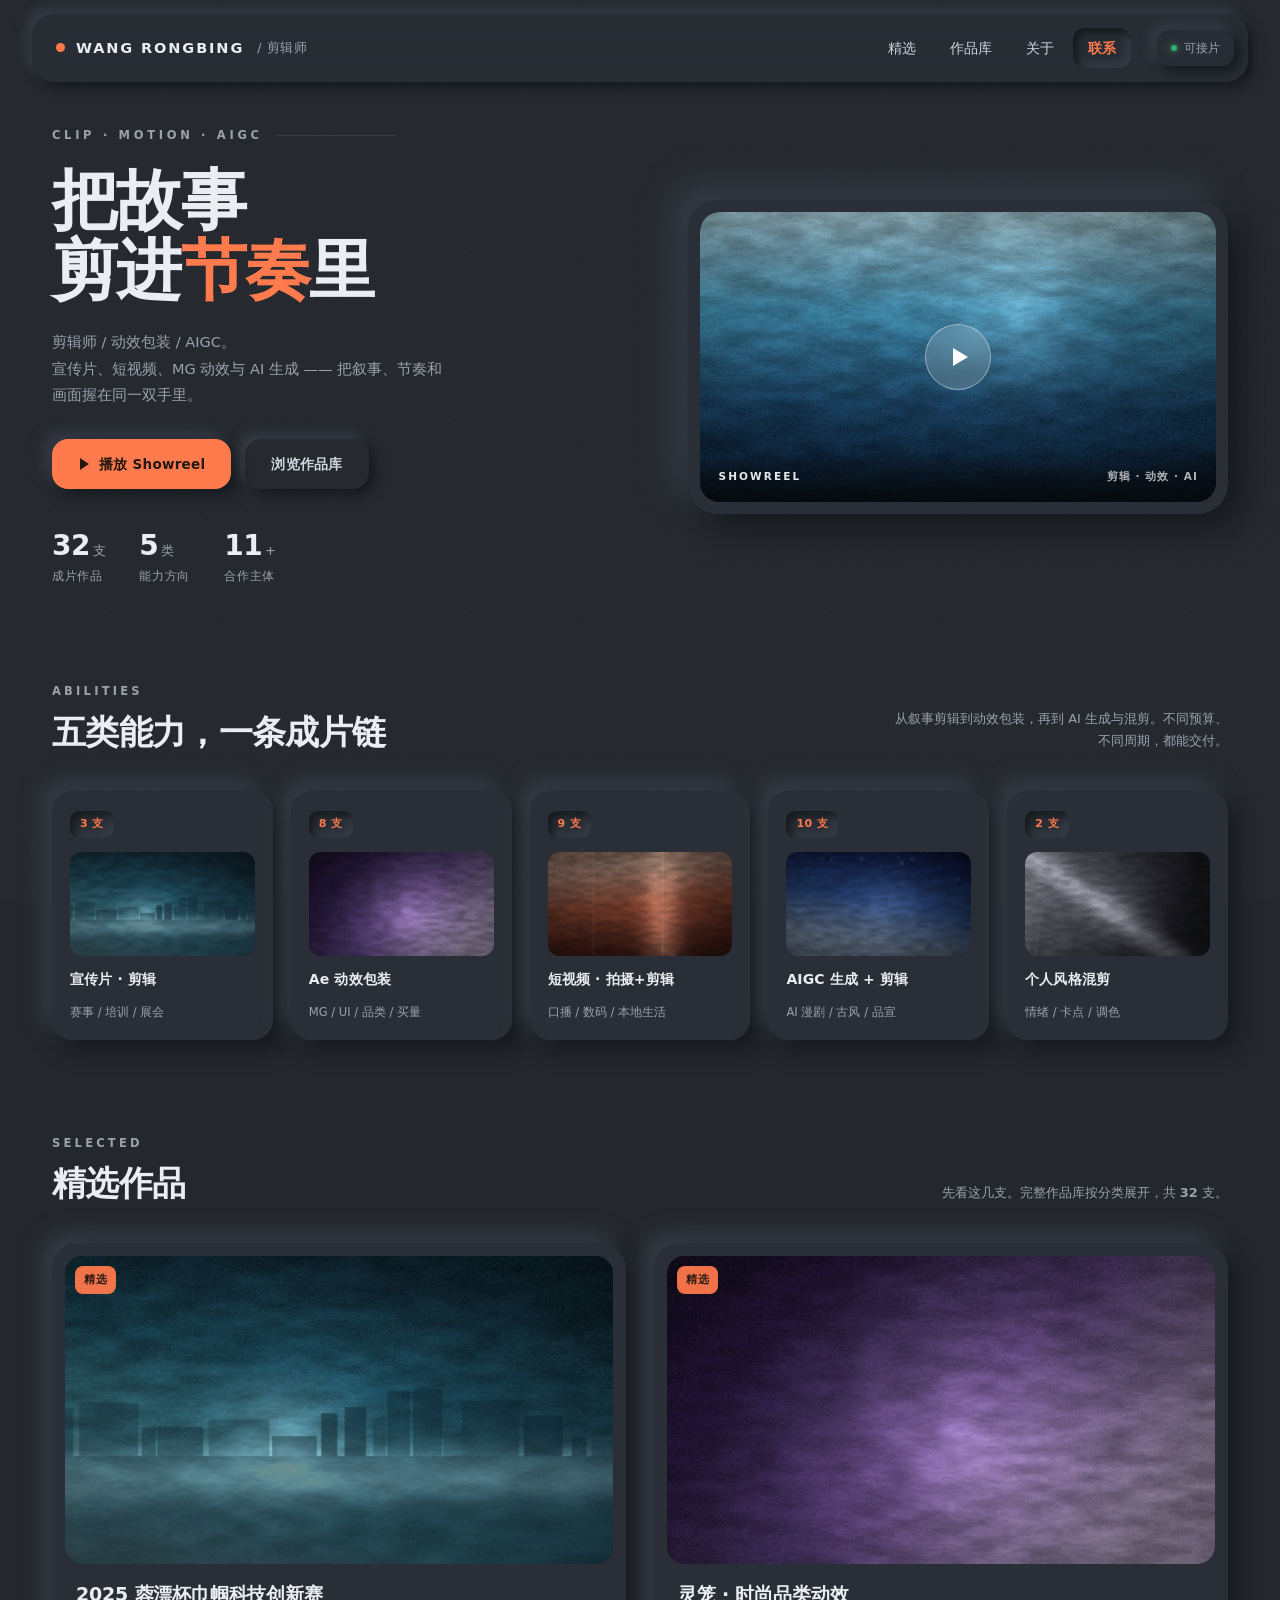
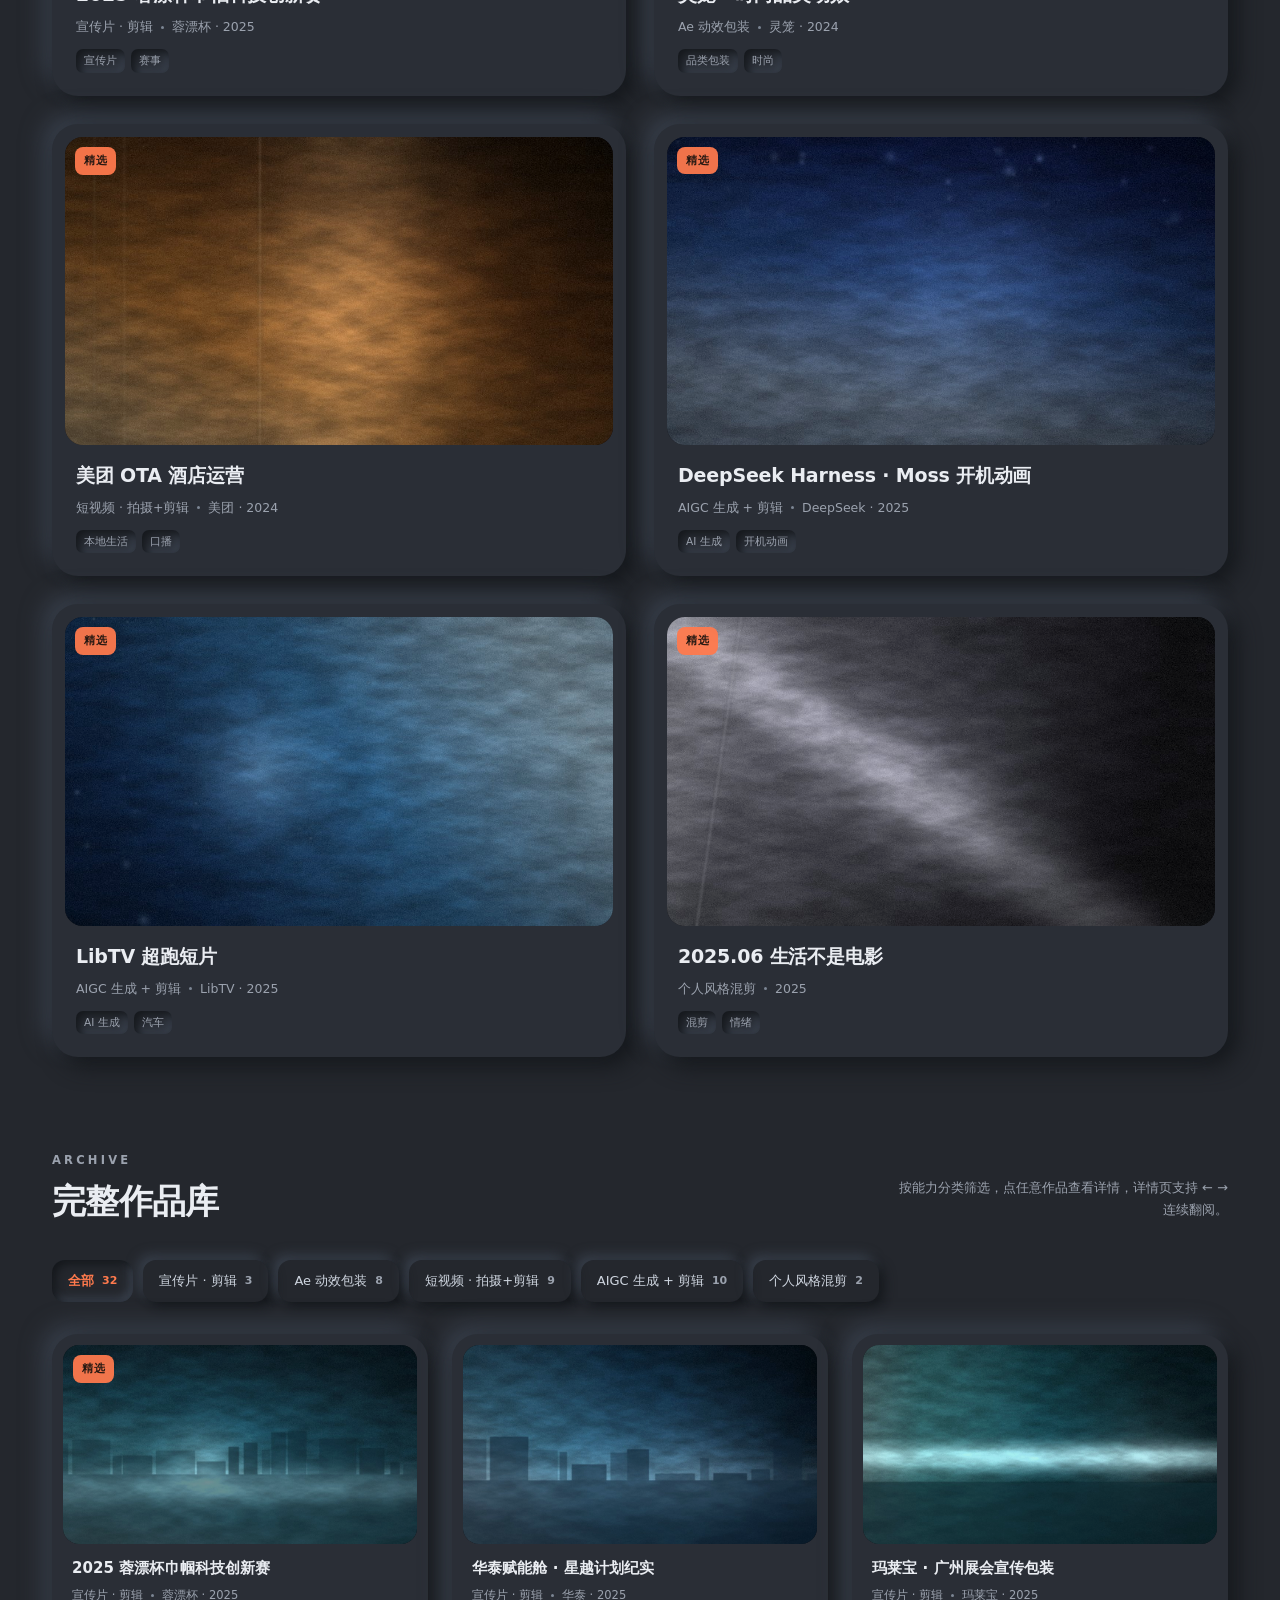
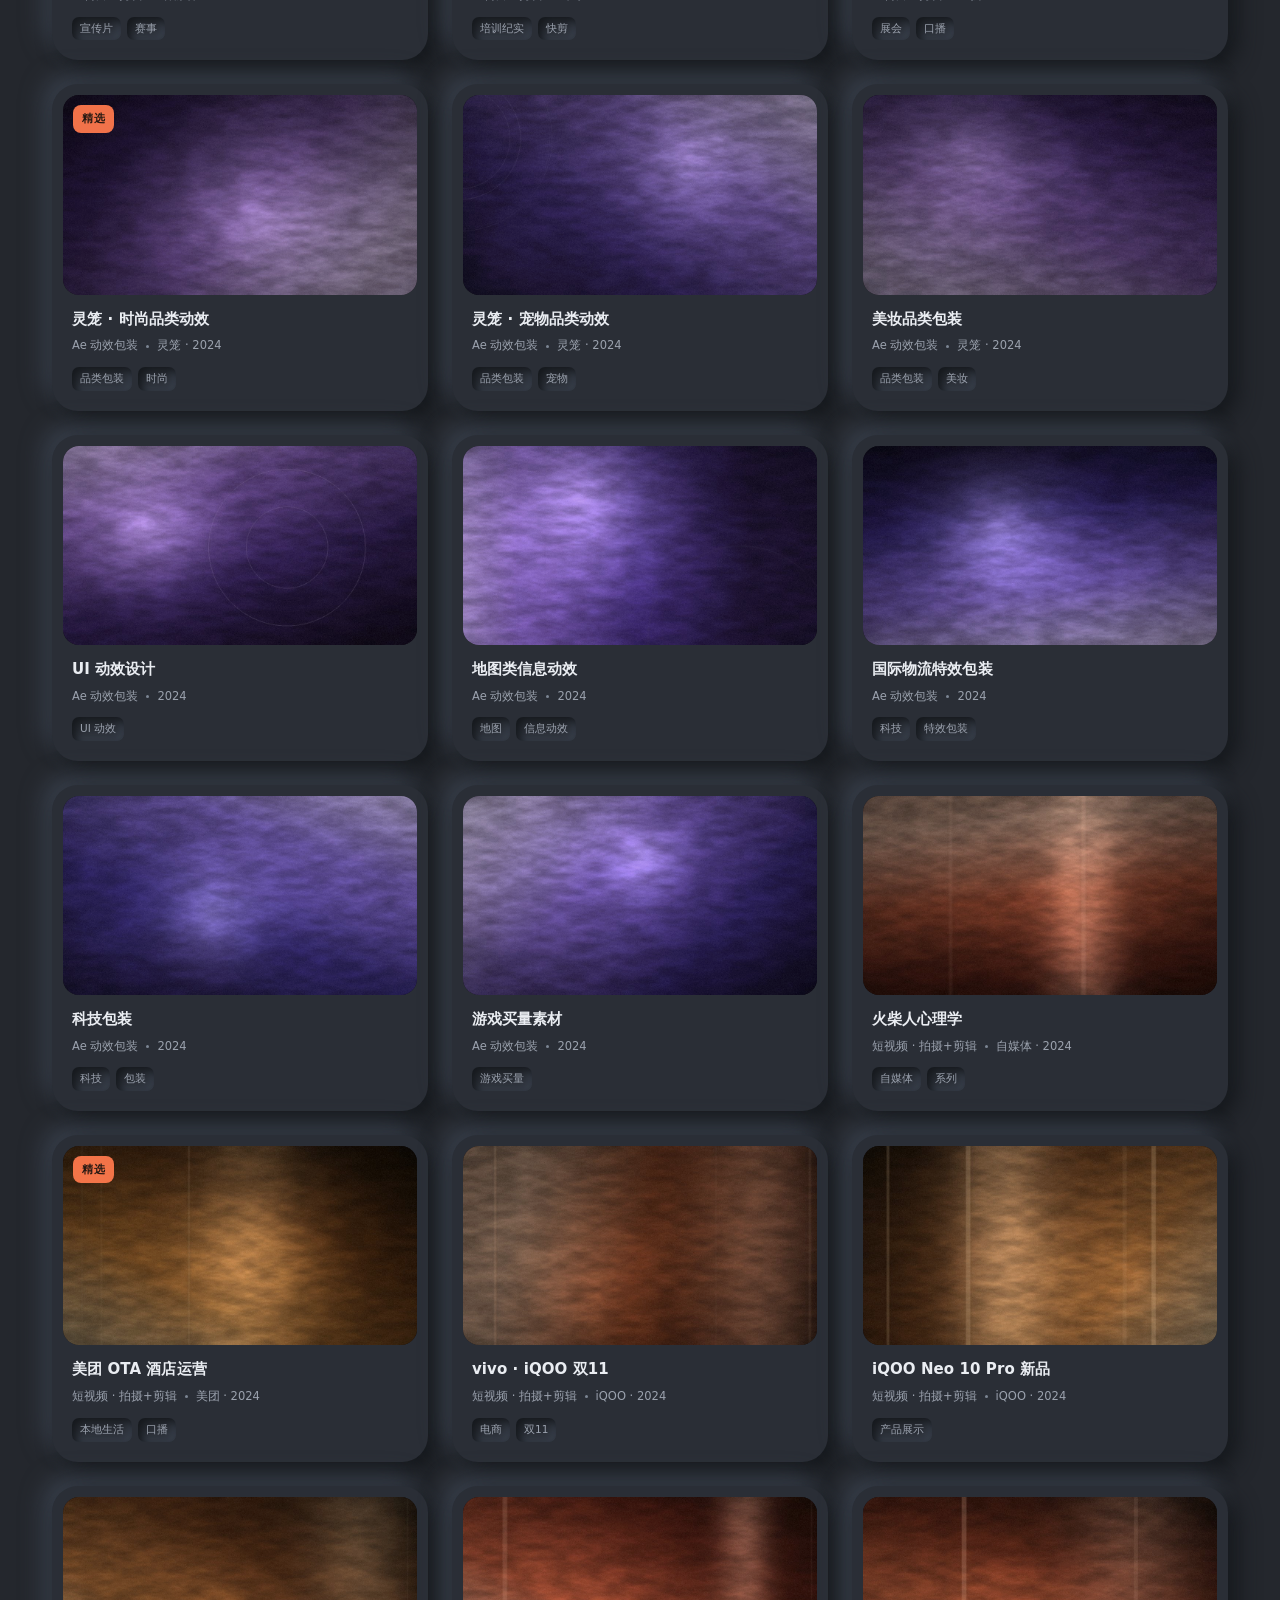
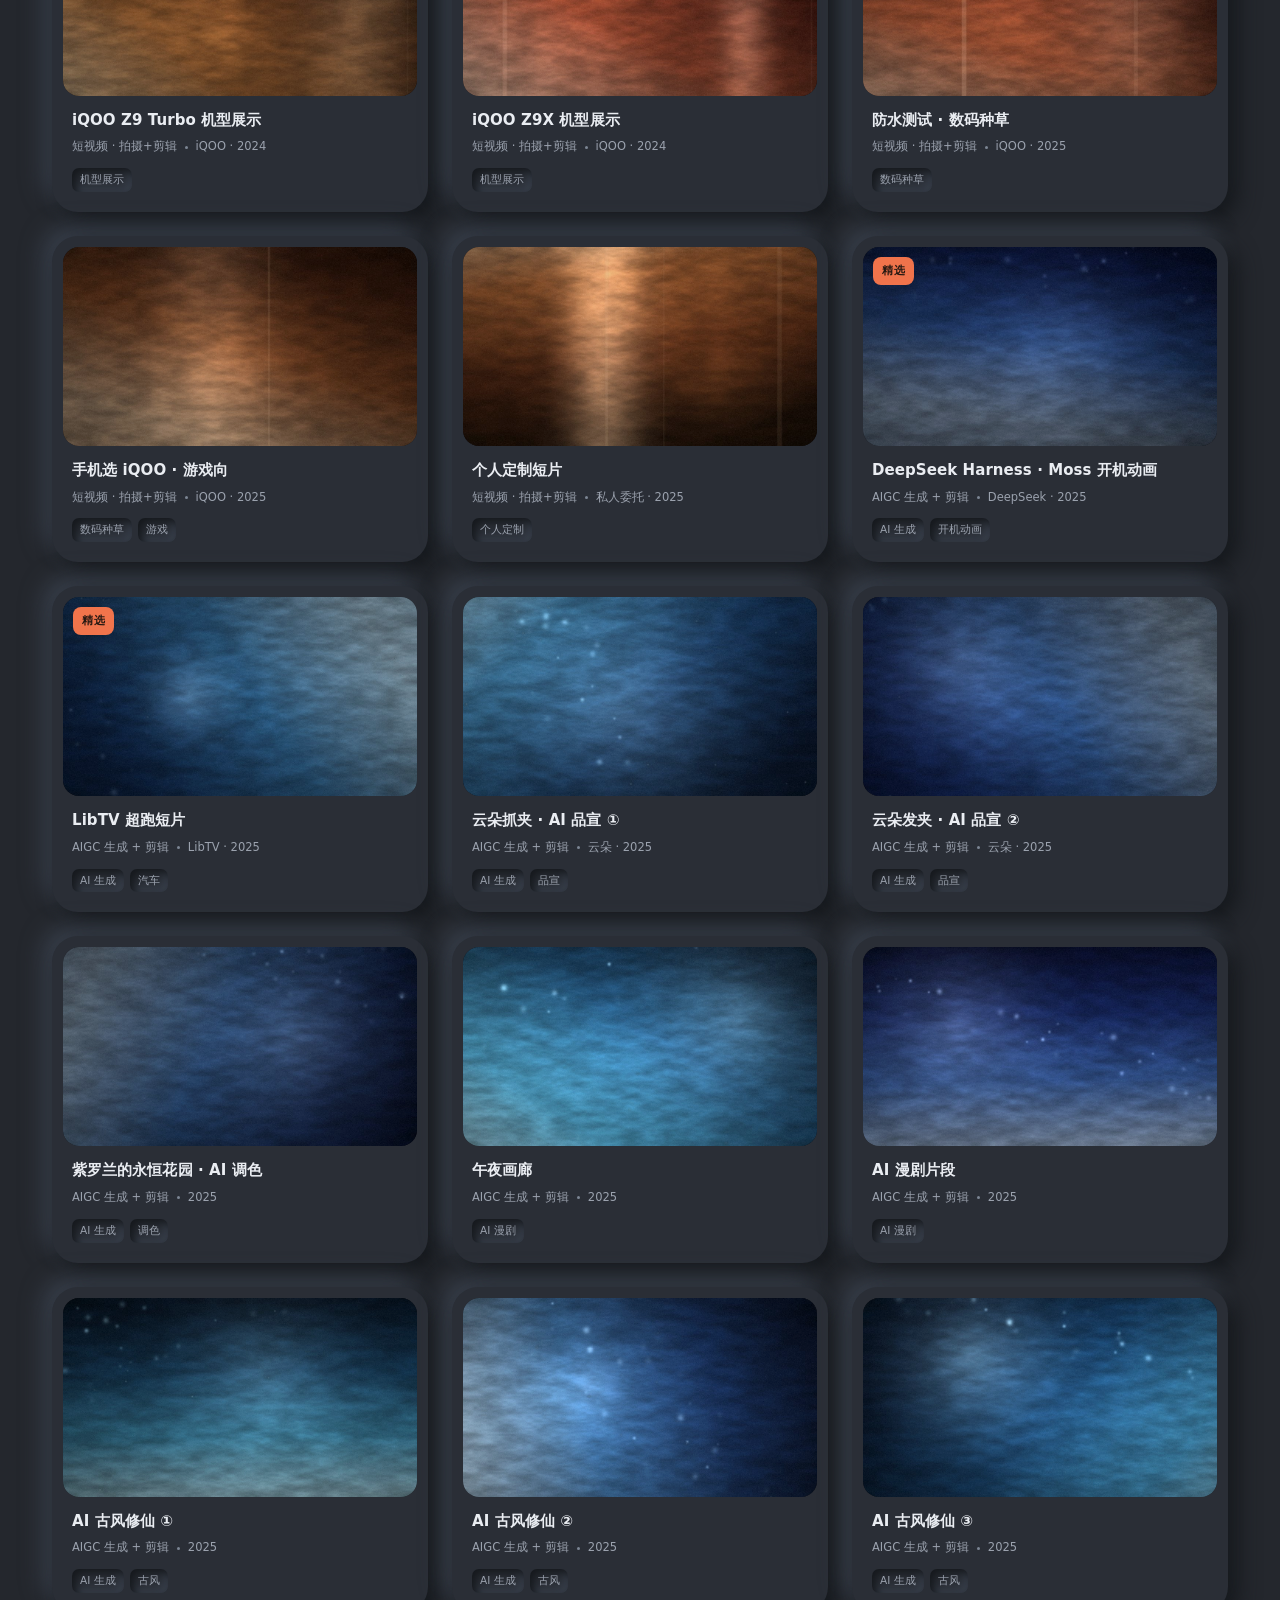
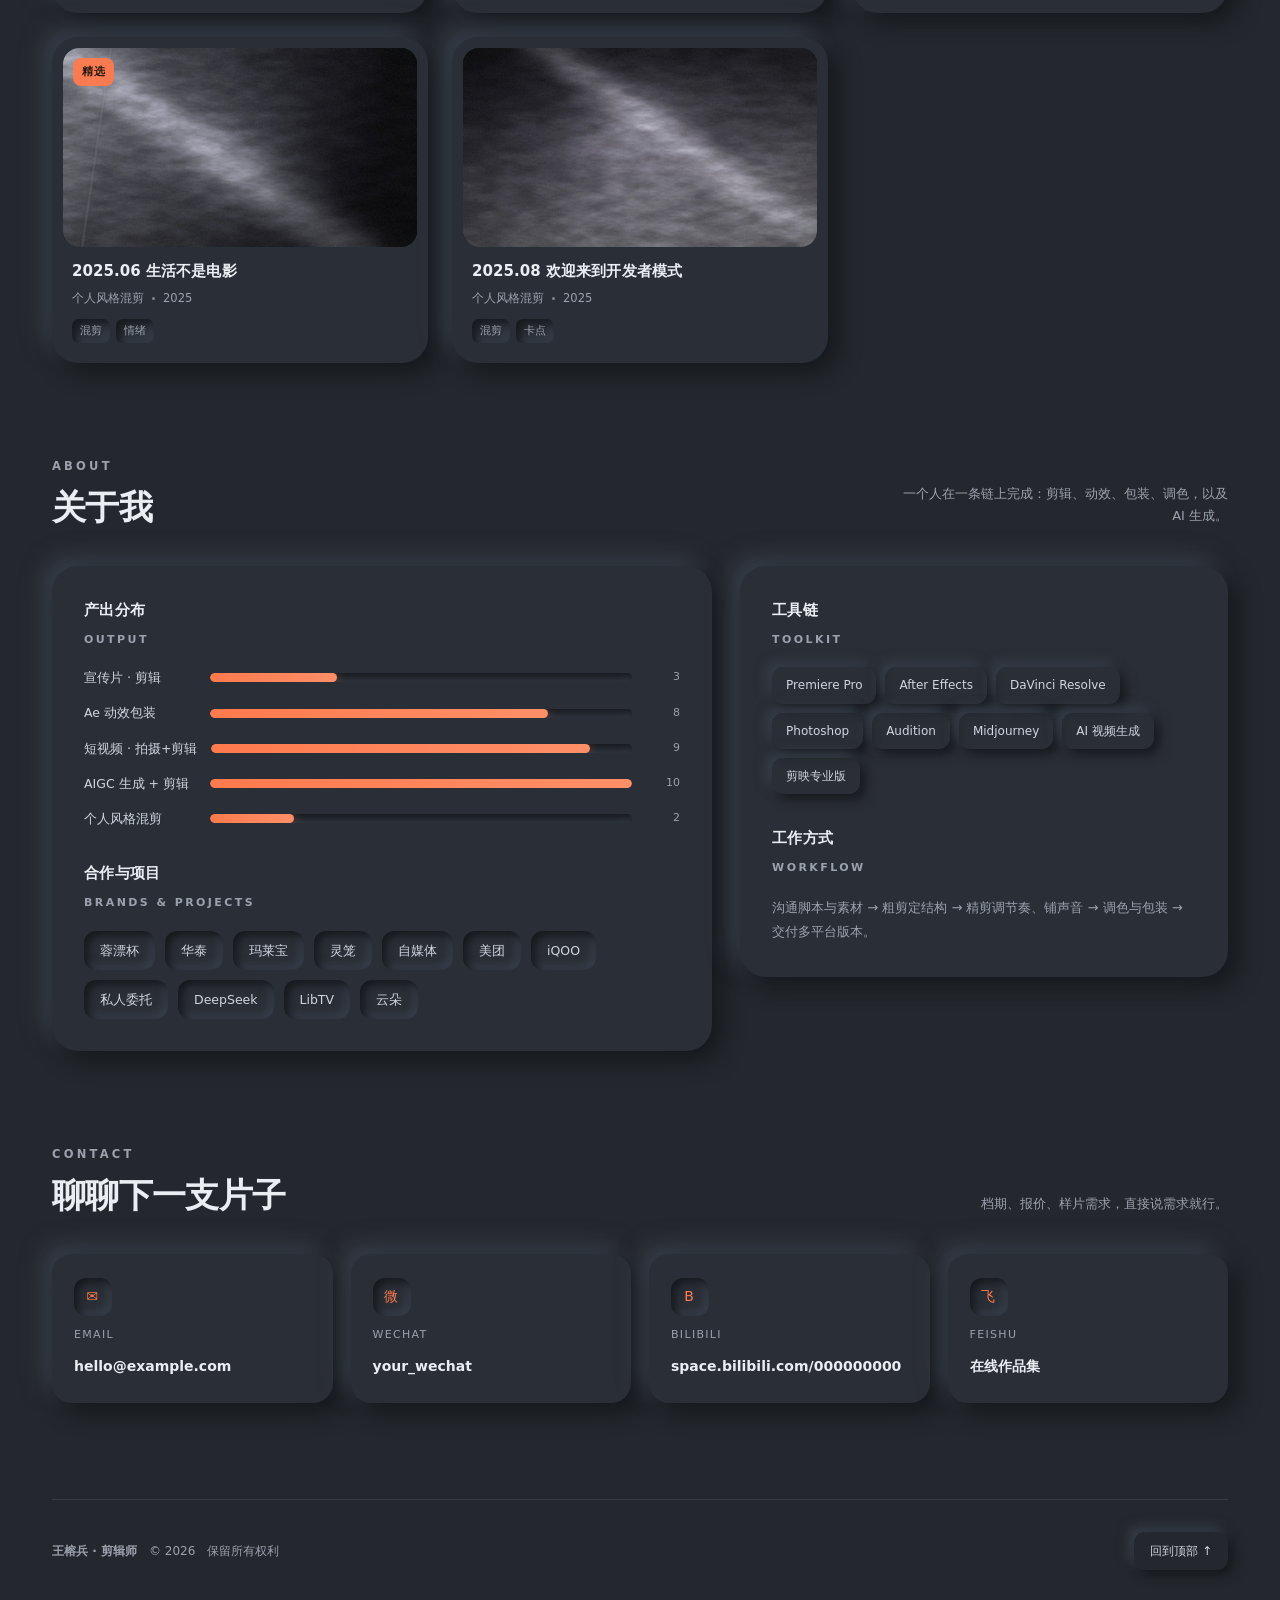
==== commit 5f50b31f: "「更新文案后台 + 卡片字段 + 后台主题」" ====
--- a/index.html
+++ b/index.html
@@ -21,10 +21,10 @@
     </a>
 
     <div class="nav-links" id="navLinks">
-      <a href="#featured">精选</a>
-      <a href="#works">作品库</a>
-      <a href="#about">关于</a>
-      <a href="#contact">联系</a>
+      <a href="#featured" data-t="nav.featured">精选</a>
+      <a href="#works" data-t="nav.works">作品库</a>
+      <a href="#about" data-t="nav.about">关于</a>
+      <a href="#contact" data-t="nav.contact">联系</a>
     </div>
 
     <div class="status" id="statusBadge"><b></b>可接片</div>
@@ -42,13 +42,13 @@
     <div class="wrap">
       <div class="hero-grid">
         <div class="hero-copy">
-          <div class="eyebrow">CLIP · MOTION · AIGC</div>
+          <div class="eyebrow" data-t="hero.eyebrow">CLIP · MOTION · AIGC</div>
           <h1 id="heroTitle"></h1>
           <p class="tagline" id="heroTagline"></p>
 
           <div class="hero-actions">
-            <button class="btn btn-solid" id="btnReel"><span class="tri"></span>播放 Showreel</button>
-            <a class="btn btn-ghost" href="#works">浏览作品库</a>
+            <button class="btn btn-solid" id="btnReel"><span class="tri"></span><span data-t="hero.btnReel">播放 Showreel</span></button>
+            <a class="btn btn-ghost" href="#works" data-t="hero.btnWorks">浏览作品库</a>
           </div>
 
           <div class="hero-stats" id="heroStats"></div>
@@ -69,8 +69,8 @@
   <section class="sec" id="ability">
     <div class="wrap">
       <div class="sec-head">
-        <h2><small>ABILITIES</small>五类能力，一条成片链</h2>
-        <p class="aside">从叙事剪辑到动效包装，再到 AI 生成与混剪。不同预算、不同周期，都能交付。</p>
+        <h2><small data-t="ability.kicker">ABILITIES</small><span data-t="ability.title">五类能力，一条成片链</span></h2>
+        <p class="aside" data-t="ability.aside">从叙事剪辑到动效包装，再到 AI 生成与混剪。不同预算、不同周期，都能交付。</p>
       </div>
       <div class="ability" id="abilityGrid"></div>
     </div>
@@ -80,8 +80,8 @@
   <section class="sec" id="featured">
     <div class="wrap">
       <div class="sec-head">
-        <h2><small>SELECTED</small>精选作品</h2>
-        <p class="aside">先看这 6 支。完整作品库按分类展开，共 <b id="worksCount">32</b> 支。</p>
+        <h2><small data-t="featured.kicker">SELECTED</small><span data-t="featured.title">精选作品</span></h2>
+        <p class="aside" id="featuredAside">先看这几支。完整作品库按分类展开，共 <b id="worksCount">32</b> 支。</p>
       </div>
       <div class="grid featured-grid" id="featuredGrid"></div>
     </div>
@@ -91,8 +91,8 @@
   <section class="sec" id="works">
     <div class="wrap">
       <div class="sec-head">
-        <h2><small>ARCHIVE</small>完整作品库</h2>
-        <p class="aside">按能力分类筛选，点任意作品查看详情，详情页支持 ← → 连续翻阅。</p>
+        <h2><small data-t="works.kicker">ARCHIVE</small><span data-t="works.title">完整作品库</span></h2>
+        <p class="aside" data-t="works.aside">按能力分类筛选，点任意作品查看详情，详情页支持 ← → 连续翻阅。</p>
       </div>
       <div class="filters" id="filters" role="tablist" aria-label="作品分类筛选"></div>
       <div class="grid library-grid" id="libraryGrid"></div>
@@ -103,24 +103,24 @@
   <section class="sec" id="about">
     <div class="wrap">
       <div class="sec-head">
-        <h2><small>ABOUT</small>关于我</h2>
-        <p class="aside">一个人在一条链上完成：剪辑、动效、包装、调色，以及 AI 生成。</p>
+        <h2><small data-t="about.kicker">ABOUT</small><span data-t="about.title">关于我</span></h2>
+        <p class="aside" data-t="about.aside">一个人在一条链上完成：剪辑、动效、包装、调色，以及 AI 生成。</p>
       </div>
 
       <div class="about-grid">
         <div class="panel">
-          <h3>产出分布<small>OUTPUT</small></h3>
+          <h3><span data-t="about.outputTitle">产出分布</span><small data-t="about.outputKicker">OUTPUT</small></h3>
           <div class="skill-list" id="skillList"></div>
 
-          <h3 class="h3-gap">合作与项目<small>BRANDS &amp; PROJECTS</small></h3>
+          <h3 class="h3-gap"><span data-t="about.brandsTitle">合作与项目</span><small data-t="about.brandsKicker">BRANDS &amp; PROJECTS</small></h3>
           <div class="brands" id="brandList"></div>
         </div>
 
         <div class="panel">
-          <h3>工具链<small>TOOLKIT</small></h3>
+          <h3><span data-t="about.toolsTitle">工具链</span><small data-t="about.toolsKicker">TOOLKIT</small></h3>
           <div class="chips" id="toolList"></div>
 
-          <h3 class="h3-gap">工作方式<small>WORKFLOW</small></h3>
+          <h3 class="h3-gap"><span data-t="about.workflowTitle">工作方式</span><small data-t="about.workflowKicker">WORKFLOW</small></h3>
           <p class="panel-note" id="workflowText"></p>
         </div>
       </div>
@@ -131,8 +131,8 @@
   <section class="sec" id="contact">
     <div class="wrap">
       <div class="sec-head">
-        <h2><small>CONTACT</small>聊聊下一支片子</h2>
-        <p class="aside">档期、报价、样片需求，直接说需求就行。</p>
+        <h2><small data-t="contact.kicker">CONTACT</small><span data-t="contact.title">聊聊下一支片子</span></h2>
+        <p class="aside" data-t="contact.aside">档期、报价、样片需求，直接说需求就行。</p>
       </div>
       <div class="contact-grid" id="contactGrid"></div>
     </div>
@@ -142,8 +142,8 @@
 
 <footer class="wrap">
   <div class="foot">
-    <span><b id="footName">王榕兵 · 剪辑师</b>　© <span id="footYear">2026</span>　保留所有权利</span>
-    <button class="to-top" id="toTop">回到顶部 ↑</button>
+    <span><b id="footName">王榕兵 · 剪辑师</b>　© <span id="footYear">2026</span>　<span data-t="footer.copyright">保留所有权利</span></span>
+    <button class="to-top" id="toTop" data-t="footer.backTop">回到顶部 ↑</button>
   </div>
 </footer>
 
--- a/style.css
+++ b/style.css
@@ -312,8 +312,8 @@
    ========================================================================== */
 .grid{display:grid;gap:var(--gap)}
 
-.featured-grid{grid-template-columns:repeat(2,1fr);gap:28px}
-.library-grid{grid-template-columns:repeat(3,1fr)}
+.featured-grid{grid-template-columns:repeat(var(--feat-cols,2),1fr);gap:28px}
+.library-grid{grid-template-columns:repeat(var(--lib-cols,3),1fr)}
 
 .card{
   position:relative;
@@ -608,7 +608,7 @@
    响应式
    ========================================================================== */
 @media (max-width:1199px){
-  .library-grid{grid-template-columns:repeat(2,1fr)}
+  .library-grid{grid-template-columns:repeat(min(var(--lib-cols,3),2),1fr)}
   .ability{grid-template-columns:repeat(3,1fr)}
   .contact-grid{grid-template-columns:repeat(2,1fr)}
   .hero-grid{gap:36px}
@@ -677,3 +677,21 @@
   html{scroll-behavior:auto}
   *,*::before,*::after{transition:none!important;animation:none!important}
 }
+
+/* ---------- 合作方 logo 标签（后台可上传 logo 后启用）---------- */
+.brand-item.has-logo{
+  display:inline-flex;align-items:center;justify-content:center;
+  padding:8px 14px;min-height:44px;min-width:88px;
+  transition:box-shadow .2s var(--ease),transform .2s var(--ease);
+}
+.brand-item.has-logo img{
+  display:block;height:22px;width:auto;max-width:120px;object-fit:contain;
+  opacity:.86;filter:grayscale(1) brightness(1.35);
+  transition:opacity .2s var(--ease),filter .2s var(--ease);
+}
+a.brand-item.has-logo:hover{transform:translateY(-2px);box-shadow:var(--shadow-sm)}
+a.brand-item.has-logo:hover img{opacity:1;filter:none}
+.brand-item .brand-txt{font-size:12.5px}
+
+/* 封面缺失时露出深色画框，不显示裂图图标 */
+.card .frame img.img-missing{opacity:0}
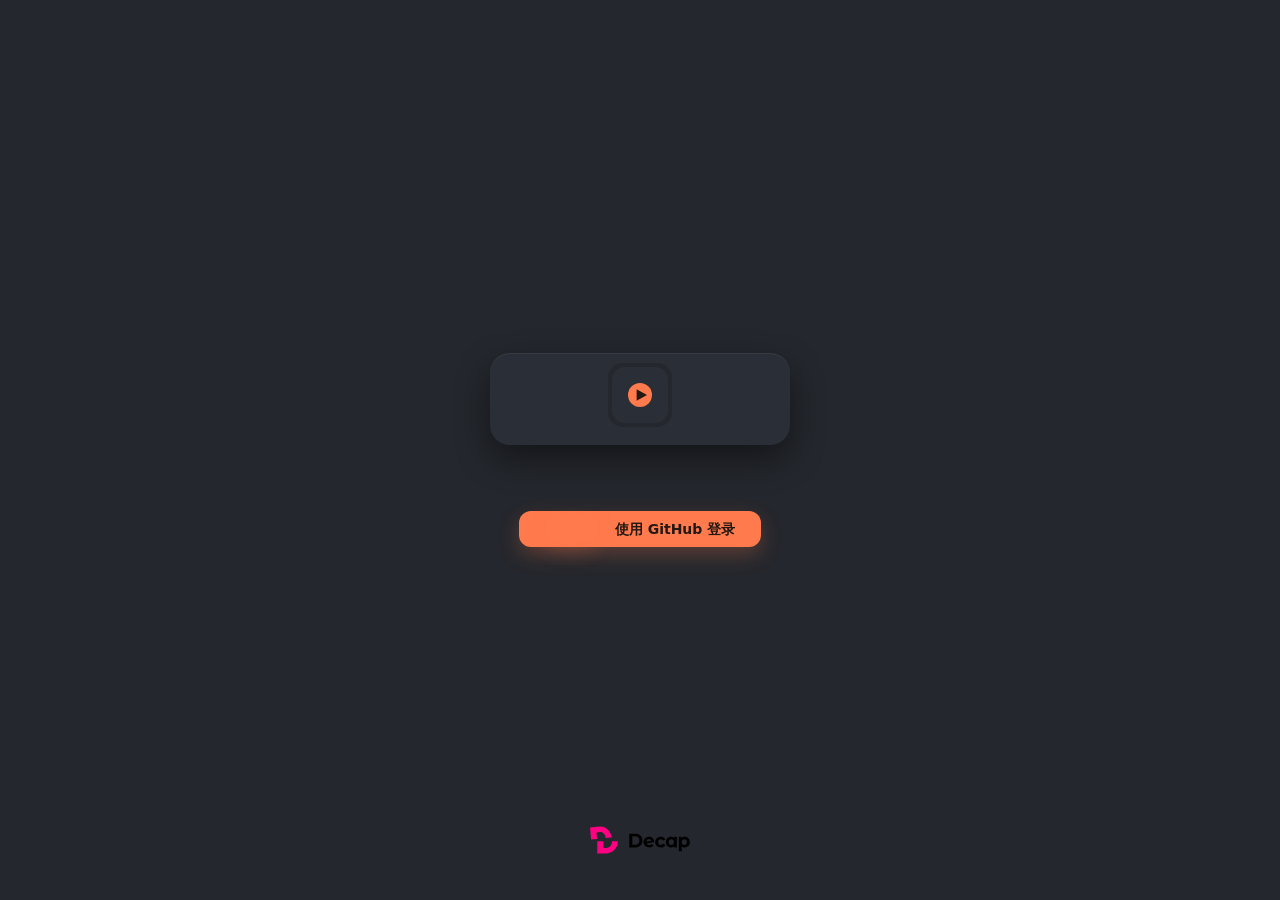
==== commit d7a704c1: "Add files via upload" ====
--- a/index.html
+++ b/index.html
@@ -1,178 +1,34 @@
 <!doctype html>
 <html lang="zh-CN">
 <head>
-<meta charset="utf-8">
-<meta name="viewport" content="width=device-width, initial-scale=1">
-<title>王榕兵 · 剪辑师作品集</title>
-<meta name="description" content="剪辑师作品集：宣传片、Ae 动效包装、短视频、AIGC 生成与个人风格混剪，共 32 支成片。">
-<meta name="theme-color" content="#24272d">
-<link rel="icon" href="assets/favicon.svg" type="image/svg+xml">
-<link rel="stylesheet" href="style.css">
+  <meta charset="utf-8">
+  <meta name="viewport" content="width=device-width, initial-scale=1">
+  <meta name="robots" content="noindex, nofollow">
+  <title>作品集后台</title>
+  <link rel="stylesheet" href="./theme.css">
+  <link rel="icon" href="../assets/favicon.svg" type="image/svg+xml">
+  <style>
+    /* 后台加载完成前的占位，避免白屏 */
+    body{margin:0;background:#24272d;color:#9ba2ae;font:14px/1.7 system-ui,"PingFang SC","Microsoft YaHei",sans-serif}
+    #boot{position:fixed;inset:0;display:grid;place-items:center;text-align:center;padding:24px}
+    #boot b{display:block;color:#eaedf2;font-size:15px;margin-bottom:6px}
+    noscript{color:#ff7a4d}
+  </style>
 </head>
 <body>
+  <div id="boot"><div><b>正在加载后台…</b>登录后即可增删作品、改文案、填 B 站链接</div></div>
+  <noscript><p style="padding:24px">后台需要 JavaScript，请换用 Chrome / Edge 打开。</p></noscript>
 
-<!-- ============ 导航 ============ -->
-<header class="nav-shell">
-  <nav class="nav" id="nav" aria-label="主导航">
-    <a class="brand" href="#top">
-      <span class="dot"></span>
-      <span id="brandName">WANG RONGBING</span>
-      <span class="role" id="brandRole">/ 剪辑师</span>
-    </a>
-
-    <div class="nav-links" id="navLinks">
-      <a href="#featured" data-t="nav.featured">精选</a>
-      <a href="#works" data-t="nav.works">作品库</a>
-      <a href="#about" data-t="nav.about">关于</a>
-      <a href="#contact" data-t="nav.contact">联系</a>
-    </div>
-
-    <div class="status" id="statusBadge"><b></b>可接片</div>
-
-    <button class="nav-toggle" id="navToggle" aria-label="打开菜单" aria-expanded="false">
-      <span></span>
-    </button>
-  </nav>
-</header>
-
-<main>
-
-  <!-- ============ Hero ============ -->
-  <section class="hero" id="top">
-    <div class="wrap">
-      <div class="hero-grid">
-        <div class="hero-copy">
-          <div class="eyebrow" data-t="hero.eyebrow">CLIP · MOTION · AIGC</div>
-          <h1 id="heroTitle"></h1>
-          <p class="tagline" id="heroTagline"></p>
-
-          <div class="hero-actions">
-            <button class="btn btn-solid" id="btnReel"><span class="tri"></span><span data-t="hero.btnReel">播放 Showreel</span></button>
-            <a class="btn btn-ghost" href="#works" data-t="hero.btnWorks">浏览作品库</a>
-          </div>
-
-          <div class="hero-stats" id="heroStats"></div>
-        </div>
-
-        <div class="reel" id="reelCard" role="button" tabindex="0" aria-label="播放 Showreel">
-          <div class="stage">
-            <img id="reelImg" alt="Showreel 封面">
-            <div class="play-badge"><i></i></div>
-            <div class="cap"><span id="reelCap">SHOWREEL</span><em id="reelNote"></em></div>
-          </div>
-        </div>
-      </div>
-    </div>
-  </section>
-
-  <!-- ============ 能力速览 ============ -->
-  <section class="sec" id="ability">
-    <div class="wrap">
-      <div class="sec-head">
-        <h2><small data-t="ability.kicker">ABILITIES</small><span data-t="ability.title">五类能力，一条成片链</span></h2>
-        <p class="aside" data-t="ability.aside">从叙事剪辑到动效包装，再到 AI 生成与混剪。不同预算、不同周期，都能交付。</p>
-      </div>
-      <div class="ability" id="abilityGrid"></div>
-    </div>
-  </section>
-
-  <!-- ============ 精选 ============ -->
-  <section class="sec" id="featured">
-    <div class="wrap">
-      <div class="sec-head">
-        <h2><small data-t="featured.kicker">SELECTED</small><span data-t="featured.title">精选作品</span></h2>
-        <p class="aside" id="featuredAside">先看这几支。完整作品库按分类展开，共 <b id="worksCount">32</b> 支。</p>
-      </div>
-      <div class="grid featured-grid" id="featuredGrid"></div>
-    </div>
-  </section>
-
-  <!-- ============ 完整作品库 ============ -->
-  <section class="sec" id="works">
-    <div class="wrap">
-      <div class="sec-head">
-        <h2><small data-t="works.kicker">ARCHIVE</small><span data-t="works.title">完整作品库</span></h2>
-        <p class="aside" data-t="works.aside">按能力分类筛选，点任意作品查看详情，详情页支持 ← → 连续翻阅。</p>
-      </div>
-      <div class="filters" id="filters" role="tablist" aria-label="作品分类筛选"></div>
-      <div class="grid library-grid" id="libraryGrid"></div>
-    </div>
-  </section>
-
-  <!-- ============ 关于 ============ -->
-  <section class="sec" id="about">
-    <div class="wrap">
-      <div class="sec-head">
-        <h2><small data-t="about.kicker">ABOUT</small><span data-t="about.title">关于我</span></h2>
-        <p class="aside" data-t="about.aside">一个人在一条链上完成：剪辑、动效、包装、调色，以及 AI 生成。</p>
-      </div>
-
-      <div class="about-grid">
-        <div class="panel">
-          <h3><span data-t="about.outputTitle">产出分布</span><small data-t="about.outputKicker">OUTPUT</small></h3>
-          <div class="skill-list" id="skillList"></div>
-
-          <h3 class="h3-gap"><span data-t="about.brandsTitle">合作与项目</span><small data-t="about.brandsKicker">BRANDS &amp; PROJECTS</small></h3>
-          <div class="brands" id="brandList"></div>
-        </div>
-
-        <div class="panel">
-          <h3><span data-t="about.toolsTitle">工具链</span><small data-t="about.toolsKicker">TOOLKIT</small></h3>
-          <div class="chips" id="toolList"></div>
-
-          <h3 class="h3-gap"><span data-t="about.workflowTitle">工作方式</span><small data-t="about.workflowKicker">WORKFLOW</small></h3>
-          <p class="panel-note" id="workflowText"></p>
-        </div>
-      </div>
-    </div>
-  </section>
-
-  <!-- ============ 联系 ============ -->
-  <section class="sec" id="contact">
-    <div class="wrap">
-      <div class="sec-head">
-        <h2><small data-t="contact.kicker">CONTACT</small><span data-t="contact.title">聊聊下一支片子</span></h2>
-        <p class="aside" data-t="contact.aside">档期、报价、样片需求，直接说需求就行。</p>
-      </div>
-      <div class="contact-grid" id="contactGrid"></div>
-    </div>
-  </section>
-
-</main>
-
-<footer class="wrap">
-  <div class="foot">
-    <span><b id="footName">王榕兵 · 剪辑师</b>　© <span id="footYear">2026</span>　<span data-t="footer.copyright">保留所有权利</span></span>
-    <button class="to-top" id="toTop" data-t="footer.backTop">回到顶部 ↑</button>
-  </div>
-</footer>
-
-<!-- ============ 作品详情弹层 ============ -->
-<div class="modal" id="modal" role="dialog" aria-modal="true" aria-labelledby="modalTitle" aria-hidden="true">
-  <div class="modal-panel" id="modalPanel">
-    <button class="modal-close" id="modalClose" aria-label="关闭详情">✕</button>
-
-    <div class="stage" id="modalStage"></div>
-
-    <div class="modal-body">
-      <div class="modal-main">
-        <h2 id="modalTitle"></h2>
-        <p class="desc" id="modalDesc"></p>
-        <div class="tags" id="modalTags"></div>
-      </div>
-      <div class="meta" id="modalMeta"></div>
-    </div>
-
-    <div class="modal-nav" id="modalNav">
-      <button id="prevWork" type="button">←　<span></span></button>
-      <span class="count" id="modalCount"></span>
-      <button id="nextWork" type="button"><span></span>　→</button>
-    </div>
-  </div>
-</div>
-
-<!-- 内容数据（由 build.mjs 从 content/*.json 生成） -->
-<script src="data/content.js"></script>
-<script src="app.js"></script>
+  <!-- Decap CMS 只在后台加载，公共页面不引用 -->
+  <script src="./decap-cms.js"></script>
+  <script>
+    // CMS 接管后隐藏占位
+    window.addEventListener("load", () => {
+      setTimeout(() => {
+        const b = document.getElementById("boot");
+        if (b) b.remove();
+      }, 1200);
+    });
+  </script>
 </body>
 </html>
--- a/theme.css
+++ b/theme.css
@@ -0,0 +1,247 @@
+/* =========================================================================
+   作品集后台主题 —— 与展示页同一套「炭灰浮雕 + 暖橙」
+   只作用于 /admin，不影响公共页面。
+   Decap 用 emotion 生成 css-xxx-组件名 形式的类名，所以按组件名匹配。
+   ========================================================================= */
+
+:root{
+  --cms-bg:#24272d;
+  --cms-surface:#2a2e36;
+  --cms-surface-2:#2f343d;
+  --cms-line:rgba(234,237,242,.10);
+  --cms-ink:#eaedf2;
+  --cms-ink-2:#cfd6e0;
+  --cms-dim:#9ba2ae;
+  --cms-accent:#ff7a4d;
+  --cms-accent-ink:#241812;
+}
+
+html,body{
+  background:var(--cms-bg) !important;
+  color:var(--cms-ink) !important;
+  font-family:"PingFang SC","Microsoft YaHei UI","Microsoft YaHei",system-ui,-apple-system,"Segoe UI",sans-serif !important;
+}
+#nc-root{ background:var(--cms-bg); color:var(--cms-ink); min-height:100vh }
+
+/* ---------- 登录页 ---------- */
+[class*="StyledAuthenticationPage"]{
+  background:var(--cms-bg) !important;
+}
+[class*="LoginButton"]{
+  background:var(--cms-accent) !important;
+  color:var(--cms-accent-ink) !important;
+  border:0 !important;
+  border-radius:12px !important;
+  font-weight:700 !important;
+  padding:10px 26px !important;
+  box-shadow:0 8px 20px rgba(255,122,77,.25) !important;
+}
+[class*="LoginButton"]:hover{
+  background:#ff8f68 !important;
+}
+[class*="CustomIconWrapper"]{
+  background:var(--cms-surface) !important;
+  border-radius:20px !important;
+  padding:10px !important;
+  box-shadow:0 14px 34px rgba(0,0,0,.45), inset 0 1px 0 rgba(255,255,255,.06) !important;
+}
+
+/* ---------- 顶栏 ---------- */
+[class*="AppHeaderContent"]{
+  background:var(--cms-surface) !important;
+  border-bottom:1px solid var(--cms-line) !important;
+  color:var(--cms-ink) !important;
+}
+[class*="AppHeaderButton"],[class*="AppHeaderLink"],[class*="AppHeaderNavList"] *{
+  color:var(--cms-ink-2) !important;
+}
+[class*="AppHeaderButton"]:hover,[class*="AppHeaderLink"]:hover{
+  color:var(--cms-accent) !important;
+  background:transparent !important;
+}
+[class*="avatarImage"]{
+  border:1px solid var(--cms-accent) !important;
+  background:var(--cms-surface-2) !important;
+}
+
+/* ---------- 主区 / 侧栏 ---------- */
+[class*="AppMainContainer"]{
+  background:var(--cms-bg) !important;
+  color:var(--cms-ink) !important;
+}
+[class*="SidebarNavLink"]{
+  color:var(--cms-ink-2) !important;
+  border-radius:10px !important;
+}
+[class*="SidebarNavLink"]:hover{
+  background:var(--cms-surface-2) !important;
+  color:var(--cms-ink) !important;
+}
+[class*="SidebarNavLink"][aria-current="page"],
+[class*="SidebarNavLink"].active{
+  background:var(--cms-surface-2) !important;
+  color:var(--cms-accent) !important;
+  font-weight:600 !important;
+}
+
+/* ---------- 卡片 / 条目 ---------- */
+[class*="card"],[class*="ListCardLink"],[class*="CollectionTopRow"]{
+  background:var(--cms-surface) !important;
+  border:1px solid var(--cms-line) !important;
+  border-radius:14px !important;
+  color:var(--cms-ink) !important;
+  box-shadow:0 10px 26px rgba(0,0,0,.28) !important;
+}
+[class*="cardTopHeading"],[class*="ListCardTitle"],[class*="TitleIcons"]{
+  color:var(--cms-ink) !important;
+}
+[class*="ListCardLink"]:hover{
+  border-color:rgba(255,122,77,.45) !important;
+  transform:translateY(-1px);
+}
+
+/* ---------- 输入与搜索 ---------- */
+[class*="InputContainer"]{
+  background:var(--cms-surface-2) !important;
+  border:1px solid #3a4049 !important;
+  border-radius:10px !important;
+}
+input,textarea,select{
+  background:transparent !important;
+  color:var(--cms-ink) !important;
+}
+input::placeholder,textarea::placeholder{ color:#7c8593 !important }
+[class*="SearchContainer"] [class*="InputContainer"]{
+  background:var(--cms-surface-2) !important;
+}
+
+/* ---------- 通用按钮 ---------- */
+button:not([class*="LoginButton"]){
+  border-radius:10px !important;
+}
+[class*="Toolbar"] button:hover{
+  color:var(--cms-accent) !important;
+}
+
+/* ---------- 滚动条 ---------- */
+::-webkit-scrollbar{ width:10px; height:10px }
+::-webkit-scrollbar-track{ background:var(--cms-bg) }
+::-webkit-scrollbar-thumb{ background:#3a4049; border-radius:6px }
+::-webkit-scrollbar-thumb:hover{ background:#4a515c }
+
+/* ---------- 选中文字 ---------- */
+::selection{ background:var(--cms-accent); color:var(--cms-accent-ink) }
+
+/* =========================================================================
+   编辑区（表单 + 预览）
+   ========================================================================= */
+[class*="EditorContainer"],
+[class*="ControlPaneContainer"],
+[class*="ControlContainer"],
+[class*="splitPane"],
+[class*="Editor"]{
+  background:var(--cms-bg) !important;
+  color:var(--cms-ink) !important;
+}
+
+/* 顶部工具条 */
+[class*="ToolbarContainer"],
+[class*="ControlTopbar"],
+[class*="TopBarContainer"]{
+  background:var(--cms-surface) !important;
+  border-color:var(--cms-line) !important;
+  color:var(--cms-ink) !important;
+  box-shadow:none !important;
+}
+[class*="ToolbarContainer"] *,
+[class*="ControlTopbar"] *{ color:var(--cms-ink-2) !important }
+
+/* 字段标签与提示 */
+[class*="fieldLabel"]{
+  color:var(--cms-ink) !important;
+  background:transparent !important;
+  font-weight:600 !important;
+}
+[class*="ControlHint"]{ color:var(--cms-dim) !important }
+[class*="ControlContainer"] label{ color:var(--cms-ink-2) !important }
+
+/* 输入控件 */
+[class*="ControlContainer"] input:not([type="checkbox"]):not([type="radio"]),
+[class*="ControlContainer"] textarea,
+[class*="ControlContainer"] select{
+  background:var(--cms-surface-2) !important;
+  color:var(--cms-ink) !important;
+  border:1px solid #3a4049 !important;
+  border-radius:9px !important;
+}
+[class*="ControlContainer"] input:focus,
+[class*="ControlContainer"] textarea:focus{
+  border-color:var(--cms-accent) !important;
+  box-shadow:0 0 0 3px rgba(255,122,77,.16) !important;
+}
+
+/* 折叠分组头（个人信息 / Showreel 那一排） */
+[class*="ExpandButtonContainer"]{ background:var(--cms-surface-2) !important }
+[class*="ExpandButtonContainer"] *{ color:var(--cms-ink) !important }
+
+/* 预览区与右上角控件 */
+[class*="PreviewPaneContainer"]{ background:var(--cms-bg) !important }
+[class*="PreviewPaneFrame"]{ background:#1b1e23 !important; border:1px solid var(--cms-line) !important }
+[class*="ViewControls"]{ background:var(--cms-surface) !important; border-color:var(--cms-line) !important }
+[class*="ViewControls"] *{ color:var(--cms-ink-2) !important }
+
+/* 已发布 / 状态徽标 */
+[class*="publishedButton"], [class*="textBadgeSuccess"]{
+  background:rgba(255,122,77,.15) !important;
+  color:var(--cms-accent) !important;
+  border:1px solid rgba(255,122,77,.35) !important;
+  border-radius:8px !important;
+  padding:4px 12px !important;
+}
+
+/* 侧栏图标统一暖橙 */
+[class*="SidebarNavLink"] svg,
+[class*="AppHeaderButton"] svg,
+[class*="cardTop"] svg,
+[class*="ViewControls"] svg{
+  color:var(--cms-accent) !important;
+  fill:var(--cms-accent) !important;
+  opacity:.9;
+}
+
+/* 去掉侧栏条目的深色缺口 */
+[class*="SidebarNavLink"]::before,
+[class*="SidebarNavLink"]::after{ background:transparent !important; border:0 !important }
+
+/* =========================================================================
+   编辑面板兜底：Decap 的行容器用的是哈希类名，无法按名定位，
+   这里在面板范围内清掉所有 div 底色，再单独给输入框/按钮/徽标重新上色。
+   ========================================================================= */
+[class*="ControlPaneContainer"] div{
+  background-color:transparent !important;
+}
+[class*="ControlPaneContainer"] > div{
+  background-color:var(--cms-bg) !important;
+}
+[class*="ControlPaneContainer"] input:not([type="checkbox"]):not([type="radio"]),
+[class*="ControlPaneContainer"] textarea,
+[class*="ControlPaneContainer"] select{
+  background-color:var(--cms-surface-2) !important;
+  color:var(--cms-ink) !important;
+  border:1px solid #3a4049 !important;
+  border-radius:9px !important;
+}
+[class*="ControlPaneContainer"] button{
+  background-color:var(--cms-surface-2) !important;
+  color:var(--cms-ink) !important;
+  border-color:var(--cms-line) !important;
+  border-radius:9px !important;
+}
+[class*="ControlPaneContainer"] button:hover{
+  background-color:#363c46 !important;
+  color:var(--cms-accent) !important;
+}
+[class*="ControlPaneContainer"] [class*="ExpandButtonContainer"],
+[class*="ControlPaneContainer"] [class*="ExpandButtonContainer"] div{
+  background-color:var(--cms-surface-2) !important;
+}
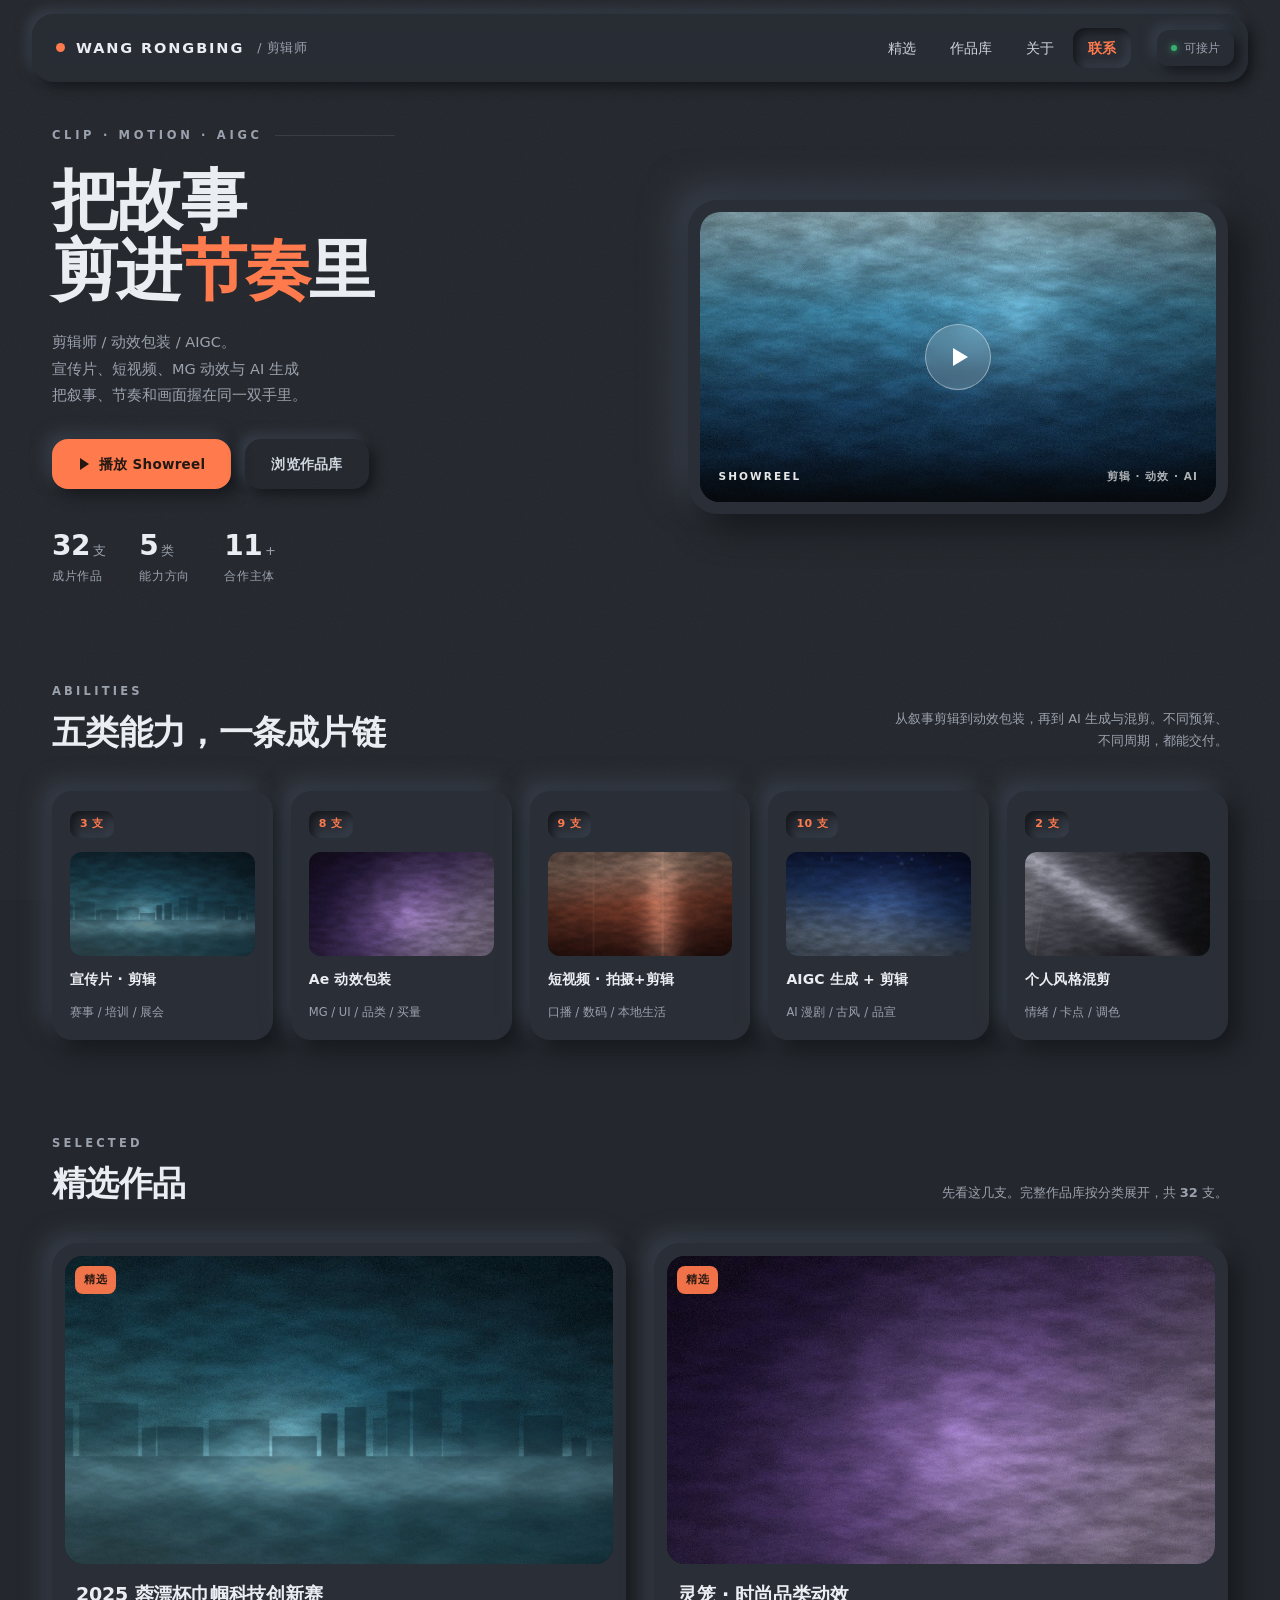
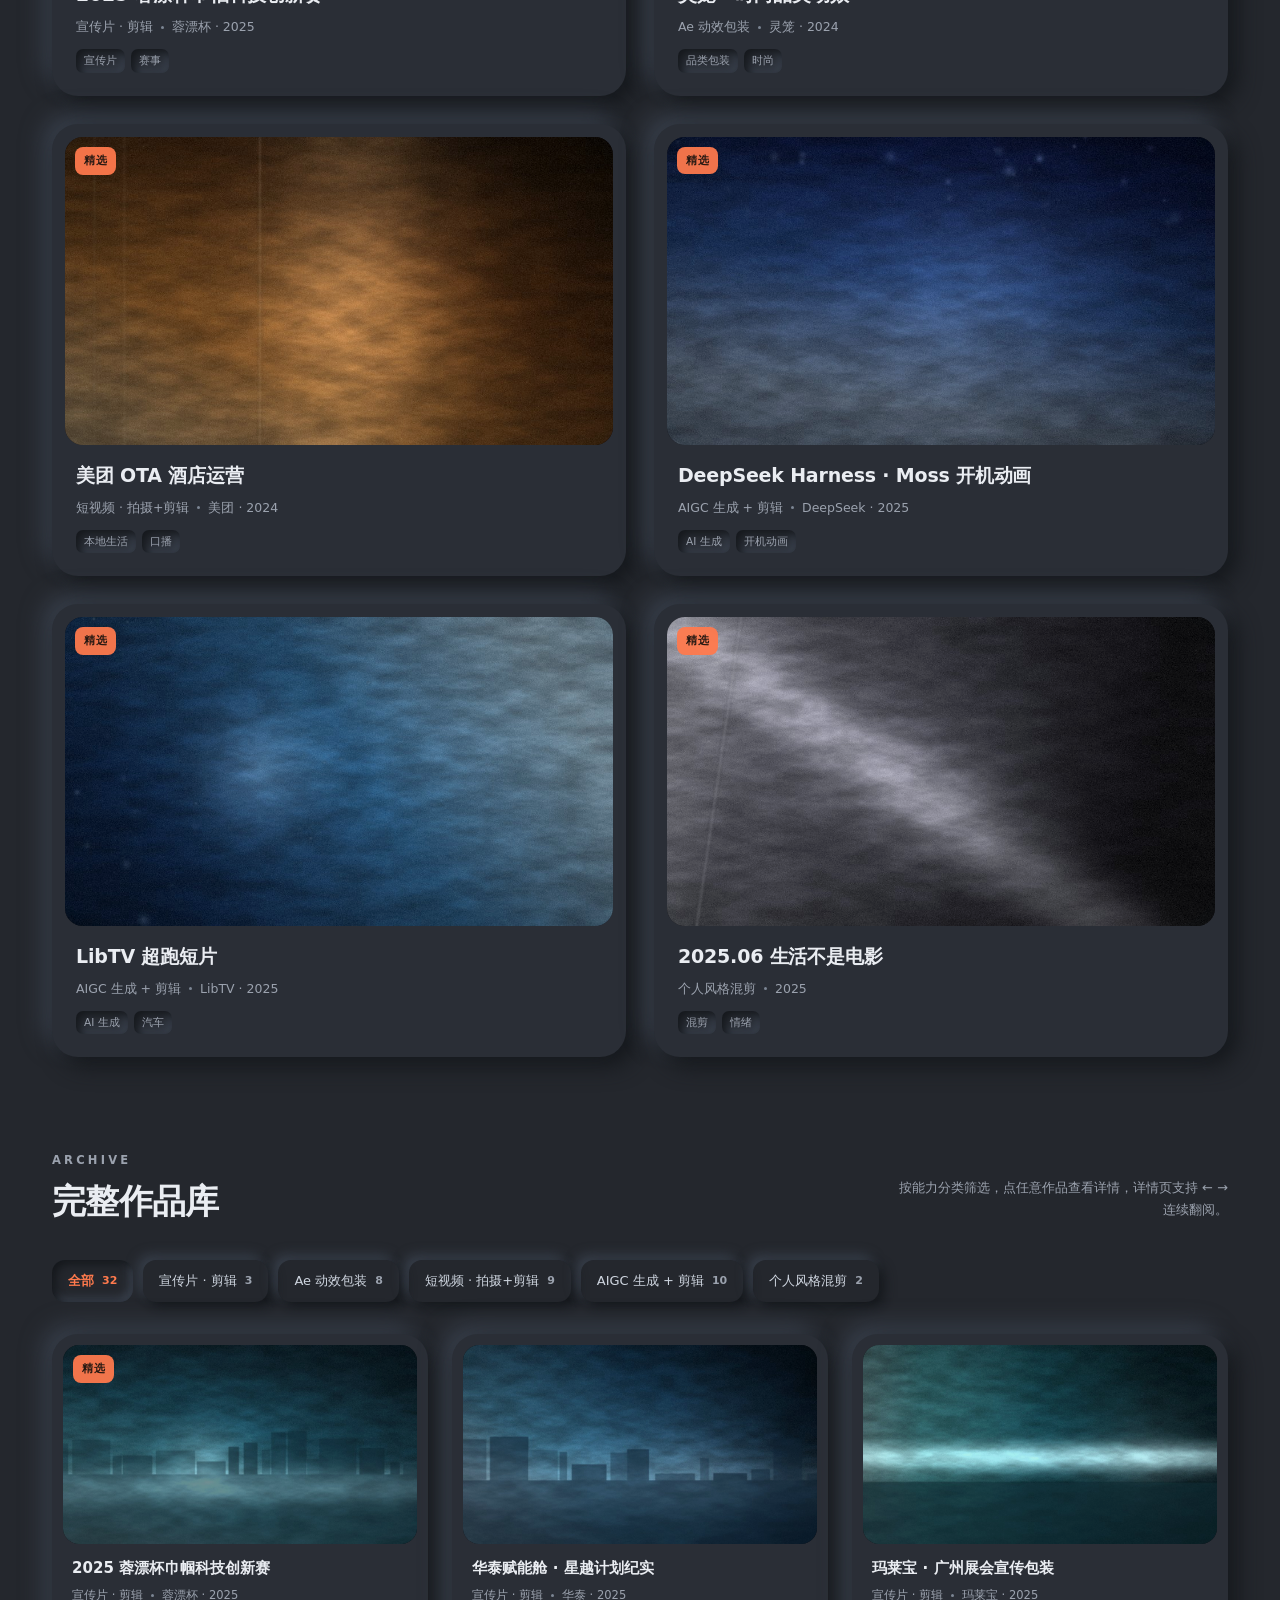
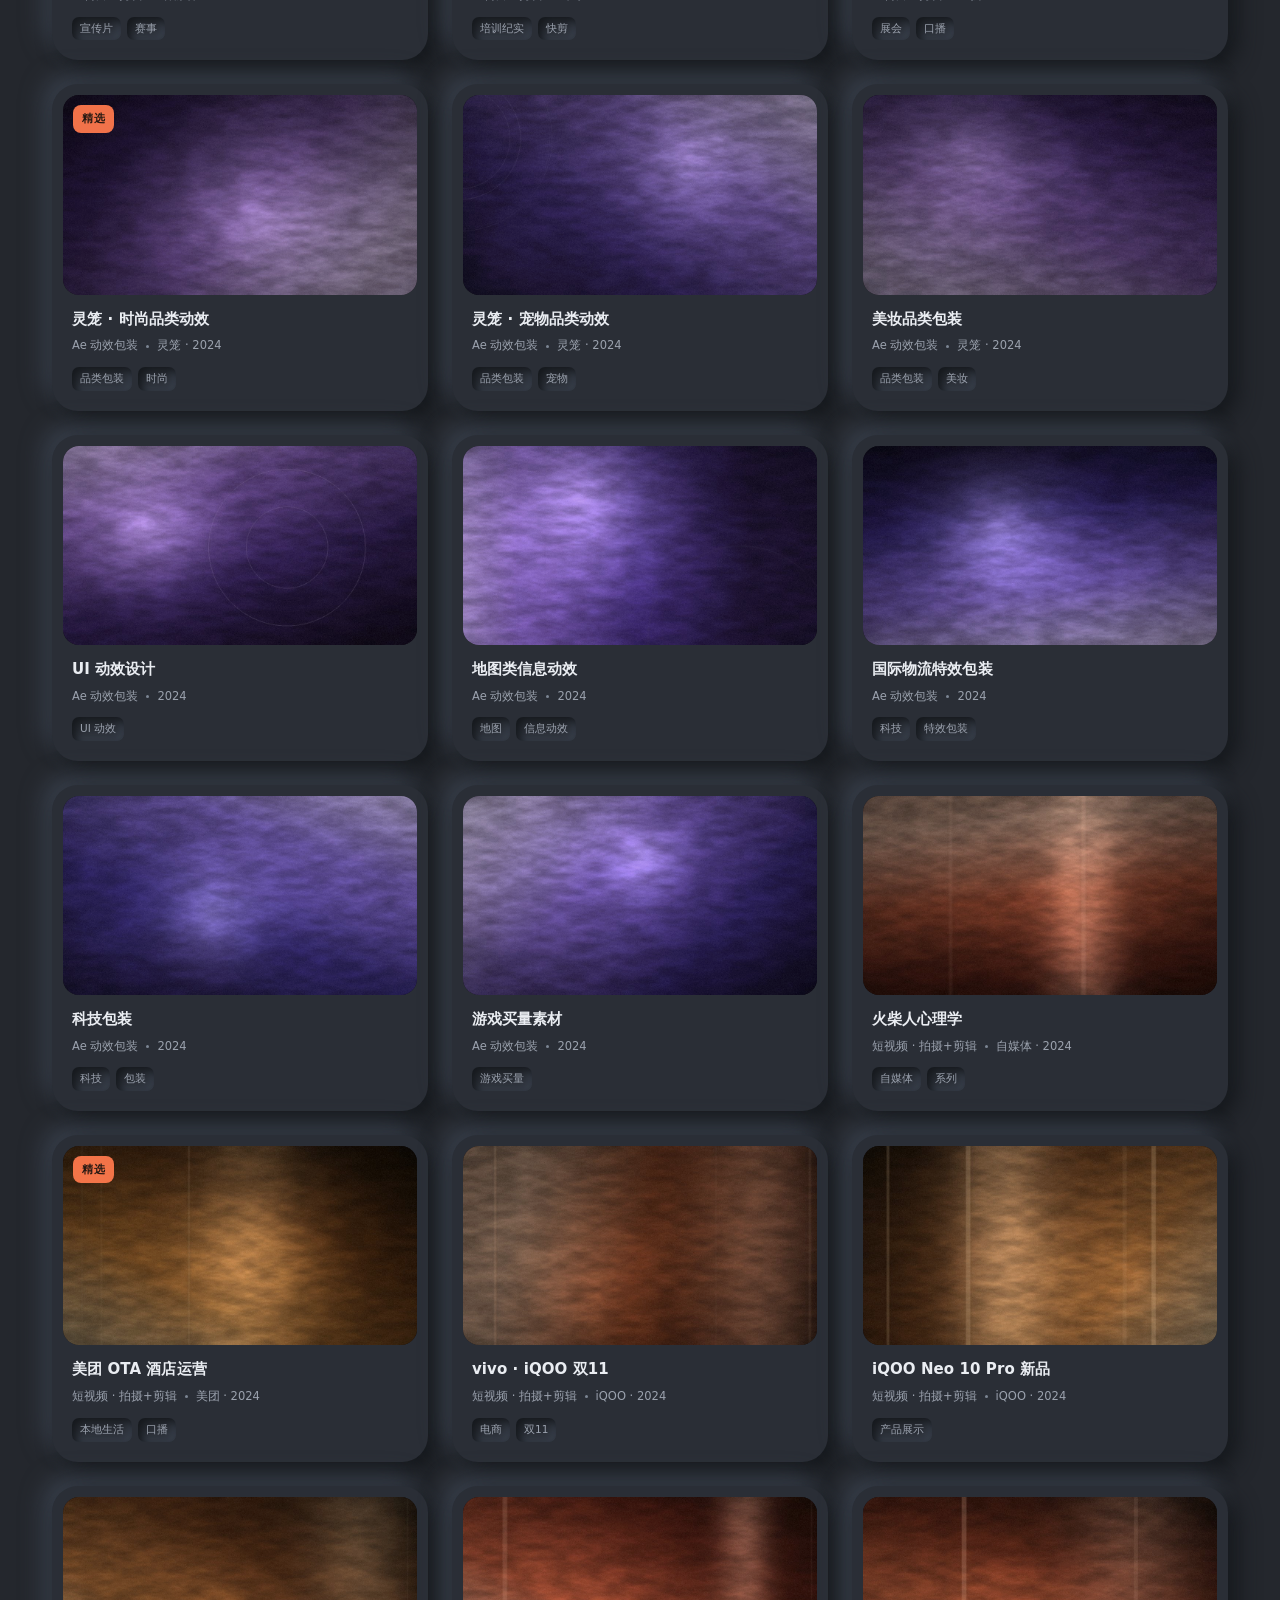
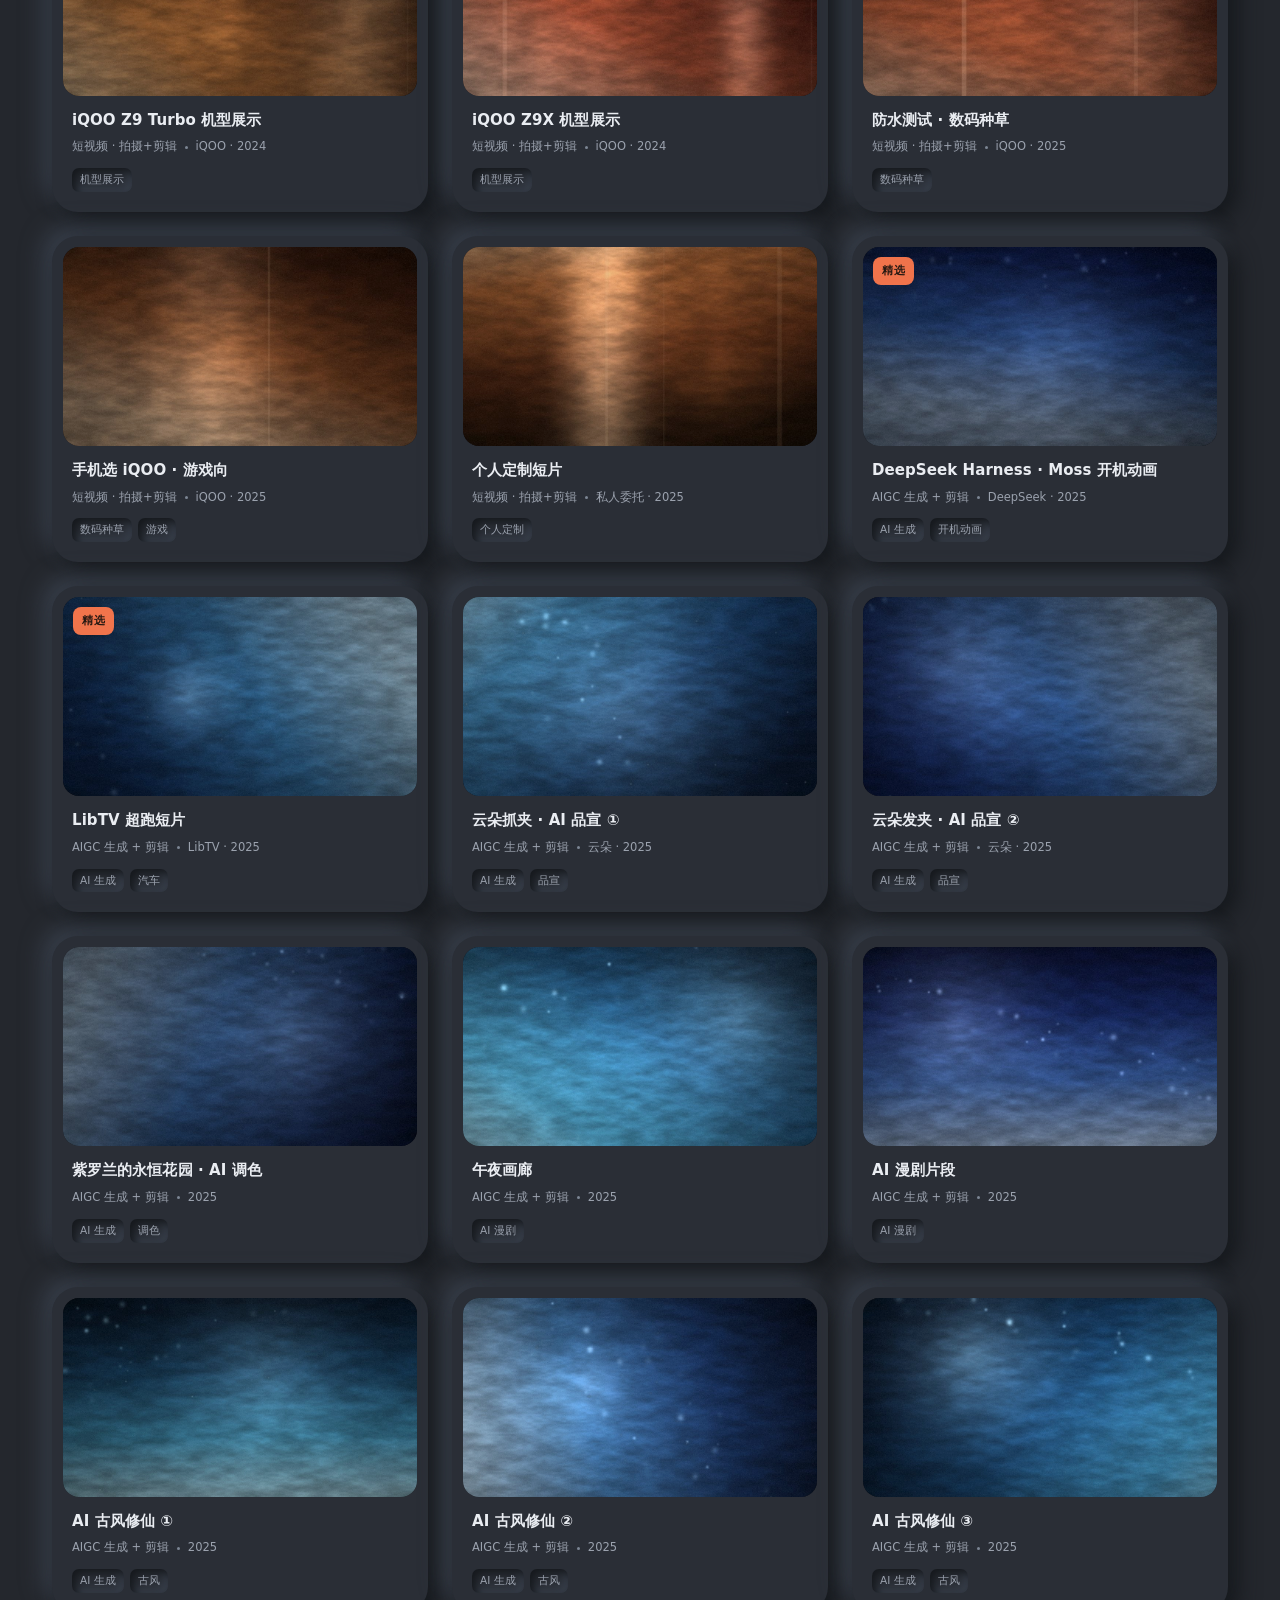
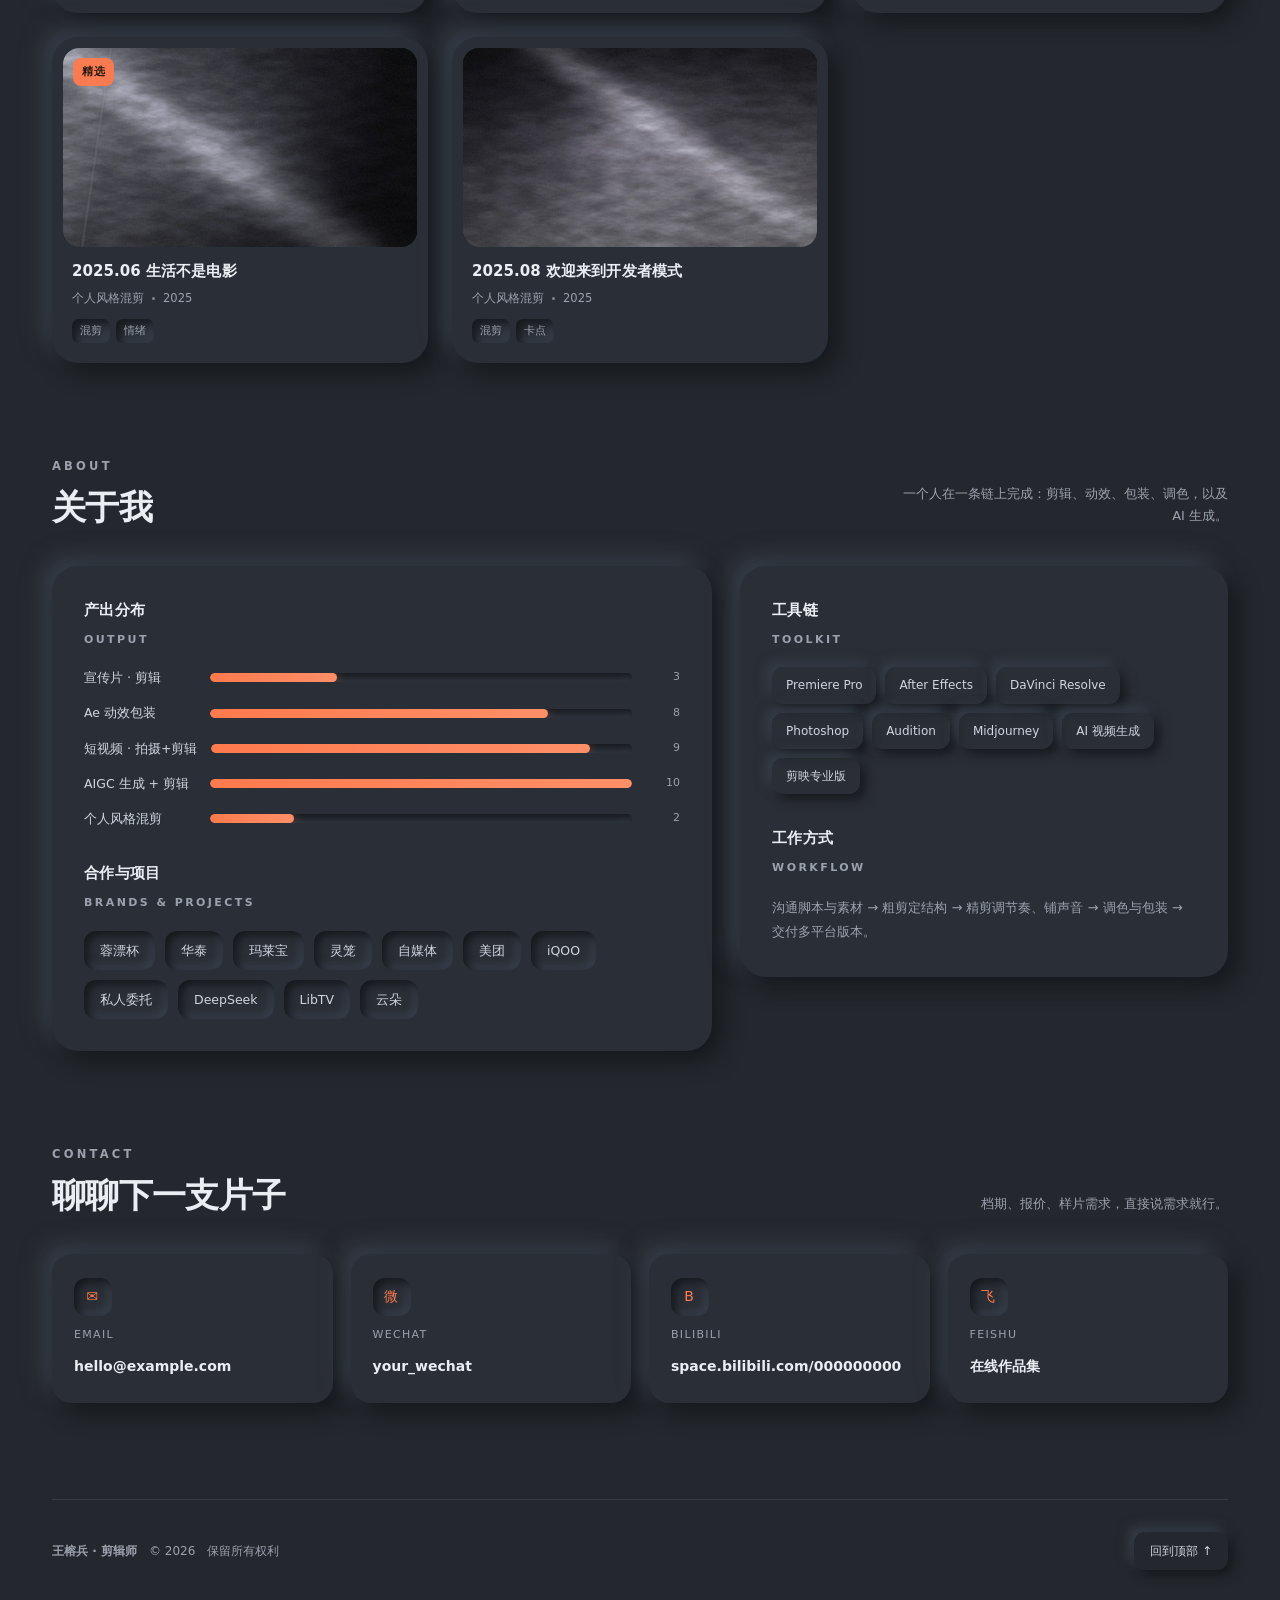
==== commit a90388c8: "修复：恢复站点首页 index.html + 清理误传到根目录的文件" ====
--- a/index.html
+++ b/index.html
@@ -1,34 +1,178 @@
 <!doctype html>
 <html lang="zh-CN">
 <head>
-  <meta charset="utf-8">
-  <meta name="viewport" content="width=device-width, initial-scale=1">
-  <meta name="robots" content="noindex, nofollow">
-  <title>作品集后台</title>
-  <link rel="stylesheet" href="./theme.css">
-  <link rel="icon" href="../assets/favicon.svg" type="image/svg+xml">
-  <style>
-    /* 后台加载完成前的占位，避免白屏 */
-    body{margin:0;background:#24272d;color:#9ba2ae;font:14px/1.7 system-ui,"PingFang SC","Microsoft YaHei",sans-serif}
-    #boot{position:fixed;inset:0;display:grid;place-items:center;text-align:center;padding:24px}
-    #boot b{display:block;color:#eaedf2;font-size:15px;margin-bottom:6px}
-    noscript{color:#ff7a4d}
-  </style>
+<meta charset="utf-8">
+<meta name="viewport" content="width=device-width, initial-scale=1">
+<title>王榕兵 · 剪辑师作品集</title>
+<meta name="description" content="剪辑师作品集：宣传片、Ae 动效包装、短视频、AIGC 生成与个人风格混剪，共 32 支成片。">
+<meta name="theme-color" content="#24272d">
+<link rel="icon" href="assets/favicon.svg" type="image/svg+xml">
+<link rel="stylesheet" href="style.css">
 </head>
 <body>
-  <div id="boot"><div><b>正在加载后台…</b>登录后即可增删作品、改文案、填 B 站链接</div></div>
-  <noscript><p style="padding:24px">后台需要 JavaScript，请换用 Chrome / Edge 打开。</p></noscript>
 
-  <!-- Decap CMS 只在后台加载，公共页面不引用 -->
-  <script src="./decap-cms.js"></script>
-  <script>
-    // CMS 接管后隐藏占位
-    window.addEventListener("load", () => {
-      setTimeout(() => {
-        const b = document.getElementById("boot");
-        if (b) b.remove();
-      }, 1200);
-    });
-  </script>
+<!-- ============ 导航 ============ -->
+<header class="nav-shell">
+  <nav class="nav" id="nav" aria-label="主导航">
+    <a class="brand" href="#top">
+      <span class="dot"></span>
+      <span id="brandName">WANG RONGBING</span>
+      <span class="role" id="brandRole">/ 剪辑师</span>
+    </a>
+
+    <div class="nav-links" id="navLinks">
+      <a href="#featured" data-t="nav.featured">精选</a>
+      <a href="#works" data-t="nav.works">作品库</a>
+      <a href="#about" data-t="nav.about">关于</a>
+      <a href="#contact" data-t="nav.contact">联系</a>
+    </div>
+
+    <div class="status" id="statusBadge"><b></b>可接片</div>
+
+    <button class="nav-toggle" id="navToggle" aria-label="打开菜单" aria-expanded="false">
+      <span></span>
+    </button>
+  </nav>
+</header>
+
+<main>
+
+  <!-- ============ Hero ============ -->
+  <section class="hero" id="top">
+    <div class="wrap">
+      <div class="hero-grid">
+        <div class="hero-copy">
+          <div class="eyebrow" data-t="hero.eyebrow">CLIP · MOTION · AIGC</div>
+          <h1 id="heroTitle"></h1>
+          <p class="tagline" id="heroTagline"></p>
+
+          <div class="hero-actions">
+            <button class="btn btn-solid" id="btnReel"><span class="tri"></span><span data-t="hero.btnReel">播放 Showreel</span></button>
+            <a class="btn btn-ghost" href="#works" data-t="hero.btnWorks">浏览作品库</a>
+          </div>
+
+          <div class="hero-stats" id="heroStats"></div>
+        </div>
+
+        <div class="reel" id="reelCard" role="button" tabindex="0" aria-label="播放 Showreel">
+          <div class="stage">
+            <img id="reelImg" alt="Showreel 封面">
+            <div class="play-badge"><i></i></div>
+            <div class="cap"><span id="reelCap">SHOWREEL</span><em id="reelNote"></em></div>
+          </div>
+        </div>
+      </div>
+    </div>
+  </section>
+
+  <!-- ============ 能力速览 ============ -->
+  <section class="sec" id="ability">
+    <div class="wrap">
+      <div class="sec-head">
+        <h2><small data-t="ability.kicker">ABILITIES</small><span data-t="ability.title">五类能力，一条成片链</span></h2>
+        <p class="aside" data-t="ability.aside">从叙事剪辑到动效包装，再到 AI 生成与混剪。不同预算、不同周期，都能交付。</p>
+      </div>
+      <div class="ability" id="abilityGrid"></div>
+    </div>
+  </section>
+
+  <!-- ============ 精选 ============ -->
+  <section class="sec" id="featured">
+    <div class="wrap">
+      <div class="sec-head">
+        <h2><small data-t="featured.kicker">SELECTED</small><span data-t="featured.title">精选作品</span></h2>
+        <p class="aside" id="featuredAside">先看这几支。完整作品库按分类展开，共 <b id="worksCount">32</b> 支。</p>
+      </div>
+      <div class="grid featured-grid" id="featuredGrid"></div>
+    </div>
+  </section>
+
+  <!-- ============ 完整作品库 ============ -->
+  <section class="sec" id="works">
+    <div class="wrap">
+      <div class="sec-head">
+        <h2><small data-t="works.kicker">ARCHIVE</small><span data-t="works.title">完整作品库</span></h2>
+        <p class="aside" data-t="works.aside">按能力分类筛选，点任意作品查看详情，详情页支持 ← → 连续翻阅。</p>
+      </div>
+      <div class="filters" id="filters" role="tablist" aria-label="作品分类筛选"></div>
+      <div class="grid library-grid" id="libraryGrid"></div>
+    </div>
+  </section>
+
+  <!-- ============ 关于 ============ -->
+  <section class="sec" id="about">
+    <div class="wrap">
+      <div class="sec-head">
+        <h2><small data-t="about.kicker">ABOUT</small><span data-t="about.title">关于我</span></h2>
+        <p class="aside" data-t="about.aside">一个人在一条链上完成：剪辑、动效、包装、调色，以及 AI 生成。</p>
+      </div>
+
+      <div class="about-grid">
+        <div class="panel">
+          <h3><span data-t="about.outputTitle">产出分布</span><small data-t="about.outputKicker">OUTPUT</small></h3>
+          <div class="skill-list" id="skillList"></div>
+
+          <h3 class="h3-gap"><span data-t="about.brandsTitle">合作与项目</span><small data-t="about.brandsKicker">BRANDS &amp; PROJECTS</small></h3>
+          <div class="brands" id="brandList"></div>
+        </div>
+
+        <div class="panel">
+          <h3><span data-t="about.toolsTitle">工具链</span><small data-t="about.toolsKicker">TOOLKIT</small></h3>
+          <div class="chips" id="toolList"></div>
+
+          <h3 class="h3-gap"><span data-t="about.workflowTitle">工作方式</span><small data-t="about.workflowKicker">WORKFLOW</small></h3>
+          <p class="panel-note" id="workflowText"></p>
+        </div>
+      </div>
+    </div>
+  </section>
+
+  <!-- ============ 联系 ============ -->
+  <section class="sec" id="contact">
+    <div class="wrap">
+      <div class="sec-head">
+        <h2><small data-t="contact.kicker">CONTACT</small><span data-t="contact.title">聊聊下一支片子</span></h2>
+        <p class="aside" data-t="contact.aside">档期、报价、样片需求，直接说需求就行。</p>
+      </div>
+      <div class="contact-grid" id="contactGrid"></div>
+    </div>
+  </section>
+
+</main>
+
+<footer class="wrap">
+  <div class="foot">
+    <span><b id="footName">王榕兵 · 剪辑师</b>　© <span id="footYear">2026</span>　<span data-t="footer.copyright">保留所有权利</span></span>
+    <button class="to-top" id="toTop" data-t="footer.backTop">回到顶部 ↑</button>
+  </div>
+</footer>
+
+<!-- ============ 作品详情弹层 ============ -->
+<div class="modal" id="modal" role="dialog" aria-modal="true" aria-labelledby="modalTitle" aria-hidden="true">
+  <div class="modal-panel" id="modalPanel">
+    <button class="modal-close" id="modalClose" aria-label="关闭详情">✕</button>
+
+    <div class="stage" id="modalStage"></div>
+
+    <div class="modal-body">
+      <div class="modal-main">
+        <h2 id="modalTitle"></h2>
+        <p class="desc" id="modalDesc"></p>
+        <div class="tags" id="modalTags"></div>
+      </div>
+      <div class="meta" id="modalMeta"></div>
+    </div>
+
+    <div class="modal-nav" id="modalNav">
+      <button id="prevWork" type="button">←　<span></span></button>
+      <span class="count" id="modalCount"></span>
+      <button id="nextWork" type="button"><span></span>　→</button>
+    </div>
+  </div>
+</div>
+
+<!-- 内容数据（由 build.mjs 从 content/*.json 生成） -->
+<script src="data/content.js"></script>
+<script src="app.js"></script>
 </body>
 </html>
--- a/style.css
+++ b/style.css
@@ -0,0 +1,697 @@
+﻿/* ==========================================================================
+   剪辑师作品集 · 深色新拟态（炭灰浮雕）
+   设计令牌：底 #24272d / 表面 #2a2e36 / 浅阴影 #39404c / 深阴影 #15181c
+             主文字 #eaedf2 / 次要 #9ba2ae / 点睛 #ff7a4d
+   ========================================================================== */
+
+:root{
+  --bg:#24272d;
+  --surface:#2a2e36;
+  --surface-2:#2d323a;
+  --lo:#39404c;
+  --hi:#15181c;
+  --ink:#eaedf2;
+  --ink-2:#cfd6e0;
+  --dim:#9ba2ae;
+  --dim-2:#7c8593;
+  --accent:#ff7a4d;
+  --accent-2:#ff8f68;
+  --accent-ink:#241812;
+  --line:rgba(234,237,242,.10);
+
+  --shadow:9px 9px 22px var(--hi), -9px -9px 22px var(--lo);
+  --shadow-sm:5px 5px 12px var(--hi), -5px -5px 12px var(--lo);
+  --shadow-lg:14px 14px 34px var(--hi), -14px -14px 34px var(--lo);
+  --shadow-in:inset 4px 4px 9px var(--hi), inset -4px -4px 9px var(--lo);
+  --shadow-in-deep:inset 7px 7px 16px var(--hi), inset -7px -7px 16px var(--lo);
+
+  --r-lg:26px;
+  --r-md:20px;
+  --r-sm:14px;
+  --r-xs:10px;
+
+  --wrap:1240px;
+  --gap:24px;
+  --ease:cubic-bezier(.22,.61,.36,1);
+}
+
+*,*::before,*::after{box-sizing:border-box;margin:0;padding:0}
+
+html{scroll-behavior:smooth;-webkit-text-size-adjust:100%}
+
+body{
+  background:var(--bg);
+  color:var(--ink);
+  font-family:"PingFang SC","Microsoft YaHei UI","Microsoft YaHei",system-ui,-apple-system,"Segoe UI",Roboto,sans-serif;
+  font-size:15px;
+  line-height:1.7;
+  -webkit-font-smoothing:antialiased;
+  text-rendering:optimizeLegibility;
+  overflow-x:hidden;
+}
+
+/* 极轻的颗粒质感，避免纯色新拟态显得塑料 */
+body::before{
+  content:"";
+  position:fixed;
+  inset:0;
+  pointer-events:none;
+  z-index:1;
+  opacity:.035;
+  background-image:url("data:image/svg+xml,%3Csvg xmlns='http://www.w3.org/2000/svg' width='180' height='180'%3E%3Cfilter id='n'%3E%3CfeTurbulence type='fractalNoise' baseFrequency='.85' numOctaves='3'/%3E%3C/filter%3E%3Crect width='180' height='180' filter='url(%23n)'/%3E%3C/svg%3E");
+}
+
+img{display:block;max-width:100%}
+a{color:inherit;text-decoration:none}
+button{font:inherit;color:inherit;background:none;border:0;cursor:pointer}
+ul{list-style:none}
+
+::selection{background:var(--accent);color:#241812}
+
+:focus-visible{
+  outline:2px solid var(--accent);
+  outline-offset:3px;
+  border-radius:6px;
+}
+
+.wrap{width:100%;max-width:var(--wrap);margin:0 auto;padding:0 32px;position:relative;z-index:2}
+
+section{scroll-margin-top:112px}
+
+/* ---------- 通用新拟态件 ---------- */
+.neu{background:var(--surface);box-shadow:var(--shadow)}
+.neu-sm{background:var(--surface);box-shadow:var(--shadow-sm)}
+.neu-in{background:var(--surface);box-shadow:var(--shadow-in)}
+
+/* ==========================================================================
+   导航
+   ========================================================================== */
+.nav-shell{
+  position:sticky;
+  top:14px;
+  z-index:60;
+  padding:0 32px;
+  max-width:calc(var(--wrap) + 64px);
+  margin:0 auto;
+}
+
+.nav{
+  display:flex;
+  align-items:center;
+  gap:26px;
+  height:68px;
+  padding:0 14px 0 24px;
+  border-radius:22px;
+  background:color-mix(in srgb,var(--surface) 88%,transparent);
+  box-shadow:var(--shadow-sm);
+  backdrop-filter:blur(14px) saturate(1.1);
+  -webkit-backdrop-filter:blur(14px) saturate(1.1);
+}
+
+.brand{display:flex;align-items:center;gap:11px;font-weight:700;letter-spacing:.13em;font-size:14.5px;white-space:nowrap}
+.brand .dot{
+  width:9px;height:9px;border-radius:50%;
+  background:var(--accent);
+  box-shadow:0 0 0 4px var(--accent-soft);
+  flex:none;
+}
+.brand .role{font-weight:400;font-size:12.5px;letter-spacing:.05em;color:var(--dim);margin-left:2px}
+
+.nav-links{display:flex;gap:4px;margin-left:auto}
+.nav-links a{
+  font-size:13.5px;
+  color:var(--ink-2);
+  padding:9px 15px;
+  border-radius:12px;
+  transition:box-shadow .25s var(--ease), color .25s, background .25s;
+}
+.nav-links a:hover{box-shadow:var(--shadow-sm);color:var(--ink)}
+.nav-links a.on{box-shadow:var(--shadow-in);color:var(--accent);font-weight:600}
+
+.status{
+  display:flex;align-items:center;gap:7px;
+  font-size:12px;color:var(--dim);
+  padding:8px 14px;border-radius:12px;
+  box-shadow:var(--shadow-sm);
+  white-space:nowrap;
+}
+.status b{width:6px;height:6px;border-radius:50%;background:#37b06f;box-shadow:0 0 7px #37b06f}
+
+.nav-toggle{display:none;width:42px;height:42px;border-radius:13px;box-shadow:var(--shadow-sm);align-items:center;justify-content:center;margin-left:auto}
+.nav-toggle span{display:block;width:16px;height:1.6px;background:var(--ink);border-radius:2px;position:relative}
+.nav-toggle span::before,.nav-toggle span::after{content:"";position:absolute;left:0;width:16px;height:1.6px;background:var(--ink);border-radius:2px}
+.nav-toggle span::before{top:-5px}
+.nav-toggle span::after{top:5px}
+
+/* ==========================================================================
+   Hero
+   ========================================================================== */
+.hero{padding:58px 0 0}
+.hero-grid{
+  display:grid;
+  grid-template-columns:1.04fr .96fr;
+  gap:52px;
+  align-items:center;
+}
+
+.eyebrow{
+  font-size:11.5px;letter-spacing:.32em;font-weight:600;
+  color:var(--dim);
+  margin-bottom:20px;
+  display:flex;align-items:center;gap:12px;
+}
+.eyebrow::after{content:"";flex:1;height:1px;background:var(--line);max-width:120px}
+
+h1{
+  font-size:clamp(40px,5.4vw,66px);
+  line-height:1.07;
+  font-weight:600;
+  letter-spacing:-.025em;
+}
+h1 .accent{color:var(--accent)}
+
+.tagline{
+  margin-top:22px;
+  font-size:14.5px;
+  color:var(--dim);
+  line-height:1.85;
+  max-width:400px;
+}
+
+.hero-actions{display:flex;gap:14px;margin-top:30px;flex-wrap:wrap}
+
+.btn{
+  display:inline-flex;align-items:center;gap:10px;
+  height:50px;padding:0 26px;
+  border-radius:16px;
+  font-size:13.5px;font-weight:600;
+  letter-spacing:.02em;
+  transition:transform .22s var(--ease), box-shadow .22s var(--ease);
+}
+.btn:active{transform:translateY(1px)}
+.btn-solid{
+  background:var(--accent);
+  color:var(--accent-ink);
+  box-shadow:6px 6px 15px var(--hi), -6px -6px 15px var(--lo);
+}
+.btn-solid:hover{background:var(--accent-2);transform:translateY(-2px);box-shadow:8px 8px 20px var(--hi), -8px -8px 20px var(--lo)}
+.btn-ghost{color:var(--ink-2);box-shadow:var(--shadow-sm)}
+.btn-ghost:hover{transform:translateY(-2px);color:var(--ink)}
+.btn .tri{
+  width:0;height:0;
+  border-left:9px solid currentColor;
+  border-top:6px solid transparent;
+  border-bottom:6px solid transparent;
+  margin-left:2px;
+}
+
+.hero-stats{display:flex;gap:34px;margin-top:40px}
+.stat b{display:block;font-size:28px;font-weight:600;letter-spacing:-.02em;line-height:1.2}
+.stat b i{font-style:normal;font-size:13px;color:var(--dim);margin-left:3px;font-weight:500}
+.stat span{font-size:12px;color:var(--dim);letter-spacing:.06em}
+
+/* Showreel 卡 */
+.reel{
+  position:relative;
+  padding:12px;
+  border-radius:30px;
+  background:var(--surface);
+  box-shadow:var(--shadow-lg);
+  cursor:pointer;
+  transition:transform .3s var(--ease), box-shadow .3s var(--ease);
+}
+.reel:hover{transform:translateY(-4px);box-shadow:16px 16px 40px var(--hi), -16px -16px 40px var(--lo)}
+.reel .stage{
+  position:relative;
+  aspect-ratio:16/9;
+  border-radius:20px;
+  overflow:hidden;
+  background:#15181d;
+  box-shadow:inset 0 0 70px rgba(0,0,0,.55);
+}
+.reel img{width:100%;height:100%;object-fit:cover;opacity:.92;transition:transform .6s var(--ease), opacity .3s}
+.reel:hover img{transform:scale(1.035);opacity:1}
+
+.play-badge{
+  position:absolute;inset:0;
+  display:grid;place-items:center;
+  z-index:2;
+}
+.play-badge i{
+  width:66px;height:66px;border-radius:50%;
+  background:rgba(255,255,255,.16);
+  border:1px solid rgba(255,255,255,.4);
+  backdrop-filter:blur(8px);
+  -webkit-backdrop-filter:blur(8px);
+  display:grid;place-items:center;
+  transition:transform .25s var(--ease), background .25s;
+}
+.reel:hover .play-badge i{transform:scale(1.08);background:rgba(255,255,255,.24)}
+.play-badge i::after{
+  content:"";width:0;height:0;
+  border-left:15px solid #fff;
+  border-top:9px solid transparent;
+  border-bottom:9px solid transparent;
+  margin-left:4px;
+}
+
+.cap{
+  position:absolute;left:0;right:0;bottom:0;
+  padding:16px 18px;
+  font-size:10.5px;letter-spacing:.2em;font-weight:600;
+  color:rgba(255,255,255,.9);
+  background:linear-gradient(180deg,transparent,rgba(6,8,11,.82));
+  z-index:2;
+  display:flex;justify-content:space-between;
+}
+.cap em{font-style:normal;opacity:.75;letter-spacing:.1em}
+
+/* ==========================================================================
+   区块标题
+   ========================================================================== */
+.sec{padding:96px 0 0}
+.sec-head{display:flex;align-items:flex-end;justify-content:space-between;gap:24px;margin-bottom:38px}
+.sec-head h2{
+  font-size:clamp(26px,3vw,34px);
+  font-weight:600;letter-spacing:-.02em;line-height:1.25;
+}
+.sec-head h2 small{
+  display:block;font-size:11.5px;letter-spacing:.28em;color:var(--dim);
+  font-weight:600;margin-bottom:12px;
+}
+.sec-head .aside{font-size:13px;color:var(--dim);max-width:340px;line-height:1.75;text-align:right}
+
+/* ==========================================================================
+   能力速览
+   ========================================================================== */
+.ability{display:grid;grid-template-columns:repeat(5,1fr);gap:18px}
+
+.abil{
+  padding:20px 18px 18px;
+  border-radius:var(--r-md);
+  background:var(--surface);
+  box-shadow:var(--shadow);
+  text-align:left;
+  transition:transform .26s var(--ease), box-shadow .26s var(--ease);
+  display:flex;flex-direction:column;gap:14px;
+}
+.abil:hover{transform:translateY(-4px);box-shadow:var(--shadow-lg)}
+.abil .thumb{width:100%;aspect-ratio:16/9;border-radius:12px;overflow:hidden;box-shadow:inset 0 0 40px rgba(0,0,0,.4)}
+.abil .thumb img{width:100%;height:100%;object-fit:cover;opacity:.88}
+.abil h3{font-size:14px;font-weight:600;letter-spacing:.01em;line-height:1.4}
+.abil p{font-size:11.5px;color:var(--dim);line-height:1.6}
+.abil .n{
+  align-self:flex-start;
+  font-size:11px;font-weight:600;letter-spacing:.04em;color:var(--accent);
+  padding:4px 10px;border-radius:9px;
+  box-shadow:var(--shadow-in);
+}
+
+/* ==========================================================================
+   作品卡
+   ========================================================================== */
+.grid{display:grid;gap:var(--gap)}
+
+.featured-grid{grid-template-columns:repeat(var(--feat-cols,2),1fr);gap:28px}
+.library-grid{grid-template-columns:repeat(var(--lib-cols,3),1fr)}
+
+.card{
+  position:relative;
+  padding:11px;
+  border-radius:var(--r-lg);
+  background:var(--surface);
+  box-shadow:var(--shadow);
+  text-align:left;
+  width:100%;
+  transition:transform .3s var(--ease), box-shadow .3s var(--ease);
+}
+.card:hover{transform:translateY(-5px);box-shadow:var(--shadow-lg)}
+.card:active{transform:translateY(-2px)}
+
+.card .frame{
+  position:relative;
+  aspect-ratio:16/9;
+  border-radius:16px;
+  overflow:hidden;
+  background:#15181d;
+  box-shadow:inset 0 0 50px rgba(0,0,0,.45);
+}
+.card .frame img{width:100%;height:100%;object-fit:cover;transition:transform .7s var(--ease), opacity .3s;opacity:.94}
+.card:hover .frame img{transform:scale(1.05);opacity:1}
+
+.card .play{
+  position:absolute;inset:0;display:grid;place-items:center;z-index:2;
+  background:linear-gradient(180deg,rgba(6,8,11,.10),rgba(6,8,11,.55));
+  opacity:0;transition:opacity .28s var(--ease);
+}
+.card:hover .play,.card:focus-visible .play{opacity:1}
+.card .play i{
+  width:48px;height:48px;border-radius:50%;
+  background:rgba(255,255,255,.18);
+  border:1px solid rgba(255,255,255,.45);
+  backdrop-filter:blur(6px);
+  display:grid;place-items:center;
+}
+.card .play i::after{
+  content:"";width:0;height:0;
+  border-left:11px solid #fff;
+  border-top:7px solid transparent;border-bottom:7px solid transparent;
+  margin-left:3px;
+}
+
+.badge{
+  position:absolute;z-index:3;
+  font-size:10.5px;font-weight:600;letter-spacing:.05em;
+  padding:5px 9px;border-radius:8px;
+  backdrop-filter:blur(6px);
+}
+.badge-tl{top:10px;left:10px;background:rgba(255,122,77,.94);color:#241812}
+.badge-tr{top:10px;right:10px;background:rgba(8,10,13,.62);color:rgba(255,255,255,.92);font-variant-numeric:tabular-nums}
+
+.card .body{padding:14px 9px 9px}
+.card .body h3{font-size:15px;font-weight:600;line-height:1.45;letter-spacing:.005em}
+.card .body .sub{
+  display:flex;align-items:center;gap:8px;
+  margin-top:6px;font-size:11.5px;color:var(--dim);
+}
+.card .body .sub i{width:3px;height:3px;border-radius:50%;background:var(--dim-2);flex:none}
+.card .body .tags{display:flex;gap:6px;flex-wrap:wrap;margin-top:11px}
+.card .body .tags span{
+  font-size:10.5px;color:var(--dim);
+  padding:3px 8px;border-radius:7px;
+  box-shadow:var(--shadow-in);
+}
+
+.featured-grid .card{padding:13px;border-radius:var(--r-lg)}
+.featured-grid .card .frame{border-radius:18px}
+.featured-grid .card .body{padding:17px 11px 10px}
+.featured-grid .card .body h3{font-size:19px;letter-spacing:-.01em}
+.featured-grid .card .body .sub{font-size:12.5px;margin-top:8px}
+
+/* ==========================================================================
+   筛选条
+   ========================================================================== */
+.filters{
+  display:flex;gap:10px;flex-wrap:wrap;
+  margin-bottom:32px;
+}
+.filter{
+  display:inline-flex;align-items:center;gap:8px;
+  height:42px;padding:0 16px;
+  border-radius:13px;
+  font-size:13px;font-weight:500;
+  color:var(--ink-2);
+  box-shadow:var(--shadow-sm);
+  transition:box-shadow .22s var(--ease), color .22s, transform .22s;
+  white-space:nowrap;
+}
+.filter:hover{transform:translateY(-1px);color:var(--ink)}
+.filter b{font-size:11px;font-weight:600;color:var(--dim);font-variant-numeric:tabular-nums}
+.filter.on{
+  box-shadow:var(--shadow-in);
+  color:var(--accent);font-weight:600;
+}
+.filter.on b{color:var(--accent)}
+
+.empty{
+  padding:56px 20px;border-radius:var(--r-md);
+  text-align:center;color:var(--dim);font-size:13.5px;
+  box-shadow:var(--shadow-in);
+}
+
+/* ==========================================================================
+   关于
+   ========================================================================== */
+.about-grid{display:grid;grid-template-columns:1.15fr .85fr;gap:28px;align-items:start}
+
+.panel{
+  padding:32px;
+  border-radius:var(--r-lg);
+  background:var(--surface);
+  box-shadow:var(--shadow);
+}
+.panel h3{font-size:15px;font-weight:600;letter-spacing:.02em;margin-bottom:18px}
+.panel h3 small{display:block;font-size:11px;letter-spacing:.22em;color:var(--dim);font-weight:600;margin-top:7px}
+
+.skill-list{display:grid;gap:14px}
+.skill{display:flex;align-items:center;gap:14px}
+.skill .k{font-size:12.5px;color:var(--ink-2);min-width:112px}
+.skill .bar{flex:1;height:9px;border-radius:6px;box-shadow:var(--shadow-in);overflow:hidden;position:relative}
+.skill .bar i{
+  position:absolute;left:0;top:0;bottom:0;
+  border-radius:6px;
+  background:linear-gradient(90deg,var(--accent),var(--accent-2));
+  box-shadow:0 0 12px rgba(255,122,77,.35);
+}
+.skill .v{font-size:11px;color:var(--dim);font-variant-numeric:tabular-nums;min-width:34px;text-align:right}
+
+.chips{display:flex;flex-wrap:wrap;gap:9px}
+.chip{
+  font-size:12px;color:var(--ink-2);
+  padding:8px 14px;border-radius:11px;
+  box-shadow:var(--shadow-sm);
+  transition:box-shadow .2s,color .2s;
+}
+.chip:hover{box-shadow:var(--shadow-in);color:var(--accent)}
+
+.panel h3.h3-gap{margin-top:32px}
+.panel-note{font-size:13px;color:var(--dim);line-height:1.9}
+
+.brands{display:flex;flex-wrap:wrap;gap:10px;margin-top:4px}
+.brand-item{
+  font-size:12.5px;color:var(--ink-2);
+  padding:9px 16px;border-radius:12px;
+  box-shadow:var(--shadow-in);
+}
+
+/* ==========================================================================
+   联系
+   ========================================================================== */
+.contact-grid{display:grid;grid-template-columns:repeat(4,1fr);gap:18px}
+.contact-item{
+  display:flex;flex-direction:column;gap:10px;
+  padding:24px 22px;
+  border-radius:var(--r-md);
+  background:var(--surface);
+  box-shadow:var(--shadow);
+  transition:transform .26s var(--ease), box-shadow .26s var(--ease);
+  text-align:left;
+}
+.contact-item:hover{transform:translateY(-4px);box-shadow:var(--shadow-lg)}
+.contact-item .ic{
+  width:38px;height:38px;border-radius:12px;
+  display:grid;place-items:center;
+  box-shadow:var(--shadow-in);
+  font-size:14px;color:var(--accent);
+}
+.contact-item span{font-size:11px;letter-spacing:.12em;color:var(--dim);text-transform:uppercase}
+.contact-item strong{font-size:14px;font-weight:600;word-break:break-all}
+
+/* ==========================================================================
+   页脚
+   ========================================================================== */
+.foot{
+  margin-top:96px;
+  padding:32px 0 44px;
+  display:flex;align-items:center;justify-content:space-between;gap:20px;
+  font-size:12px;color:var(--dim);
+  border-top:1px solid var(--line);
+  flex-wrap:wrap;
+}
+.foot .to-top{
+  padding:9px 16px;border-radius:11px;box-shadow:var(--shadow-sm);
+  font-size:12px;color:var(--ink-2);transition:box-shadow .2s,color .2s;
+}
+.foot .to-top:hover{box-shadow:var(--shadow-in);color:var(--accent)}
+
+/* ==========================================================================
+   详情弹层
+   ========================================================================== */
+.modal{
+  position:fixed;inset:0;z-index:120;
+  display:none;
+  padding:40px 24px;
+  overflow-y:auto;
+  background:rgba(8,10,13,.66);
+  backdrop-filter:blur(10px) saturate(.9);
+  -webkit-backdrop-filter:blur(10px) saturate(.9);
+}
+.modal.open{display:block;animation:fade .24s var(--ease)}
+@keyframes fade{from{opacity:0}to{opacity:1}}
+@keyframes rise{from{opacity:0;transform:translateY(18px) scale(.985)}to{opacity:1;transform:none}}
+
+.modal-panel{
+  position:relative;
+  width:100%;max-width:1040px;
+  margin:0 auto;
+  padding:16px;
+  border-radius:30px;
+  background:var(--surface);
+  box-shadow:0 40px 90px rgba(0,0,0,.58), var(--shadow);
+  animation:rise .3s var(--ease);
+}
+
+.modal-close{
+  position:absolute;top:-16px;right:-16px;
+  width:44px;height:44px;border-radius:50%;
+  background:var(--surface);
+  box-shadow:var(--shadow-sm);
+  display:grid;place-items:center;
+  font-size:17px;color:var(--ink-2);
+  transition:box-shadow .2s,color .2s;
+  z-index:5;
+}
+.modal-close:hover{box-shadow:var(--shadow-in);color:var(--accent)}
+
+.stage{
+  position:relative;
+  aspect-ratio:16/9;
+  border-radius:20px;
+  overflow:hidden;
+  background:#0f1216;
+  box-shadow:inset 0 0 90px rgba(0,0,0,.7);
+  display:grid;place-items:center;
+}
+.stage iframe,.stage video{position:absolute;inset:0;width:100%;height:100%;border:0}
+.stage .ph{
+  text-align:center;color:rgba(228,235,242,.66);
+  padding:24px;
+  position:relative;z-index:2;
+}
+.stage .ph .ring{
+  width:62px;height:62px;border-radius:50%;
+  border:1px solid rgba(255,255,255,.28);
+  display:grid;place-items:center;margin:0 auto 16px;
+}
+.stage .ph .ring::after{
+  content:"";width:0;height:0;
+  border-left:14px solid rgba(255,255,255,.75);
+  border-top:8.5px solid transparent;border-bottom:8.5px solid transparent;
+  margin-left:4px;
+}
+.stage .ph b{display:block;font-size:14px;font-weight:600;letter-spacing:.03em;margin-bottom:6px;color:rgba(240,245,250,.94)}
+.stage .ph span{font-size:11.5px;letter-spacing:.04em;line-height:1.7;display:block;max-width:340px;margin:0 auto}
+
+.modal-body{padding:22px 12px 10px;display:grid;grid-template-columns:1fr 300px;gap:28px}
+.modal-body h2{font-size:23px;font-weight:600;letter-spacing:-.01em;line-height:1.35}
+.modal-body .desc{margin-top:12px;font-size:13.5px;color:var(--dim);line-height:1.85}
+.modal-body .tags{display:flex;gap:6px;flex-wrap:wrap;margin-top:16px}
+.modal-body .tags span{font-size:10.5px;color:var(--dim);padding:3px 9px;border-radius:7px;box-shadow:var(--shadow-in)}
+
+.meta{display:grid;gap:11px;align-content:start}
+.meta-row{display:flex;justify-content:space-between;gap:14px;font-size:12.5px;padding-bottom:11px;border-bottom:1px solid var(--line)}
+.meta-row:last-child{border-bottom:0;padding-bottom:0}
+.meta-row span{color:var(--dim);flex:none}
+.meta-row b{font-weight:600;text-align:right;word-break:break-word}
+
+.modal-nav{
+  display:flex;align-items:center;justify-content:space-between;gap:14px;
+  padding:16px 12px 8px;
+  border-top:1px solid var(--line);
+  margin-top:8px;
+}
+.modal-nav[hidden]{display:none}
+.modal-nav button{
+  display:inline-flex;align-items:center;gap:9px;
+  padding:11px 18px;border-radius:13px;
+  font-size:12.5px;color:var(--ink-2);
+  box-shadow:var(--shadow-sm);
+  transition:box-shadow .2s,color .2s;
+  max-width:46%;
+}
+.modal-nav button:hover{box-shadow:var(--shadow-in);color:var(--accent)}
+.modal-nav button:disabled{opacity:.35;pointer-events:none}
+.modal-nav button span{overflow:hidden;text-overflow:ellipsis;white-space:nowrap}
+.modal-nav .count{font-size:11.5px;color:var(--dim);font-variant-numeric:tabular-nums;white-space:nowrap;flex:none}
+
+/* ==========================================================================
+   响应式
+   ========================================================================== */
+@media (max-width:1199px){
+  .library-grid{grid-template-columns:repeat(min(var(--lib-cols,3),2),1fr)}
+  .ability{grid-template-columns:repeat(3,1fr)}
+  .contact-grid{grid-template-columns:repeat(2,1fr)}
+  .hero-grid{gap:36px}
+  .about-grid{grid-template-columns:1fr}
+  .modal-body{grid-template-columns:1fr;gap:22px}
+}
+
+@media (max-width:960px){
+  .hero-grid{grid-template-columns:1fr;gap:38px}
+  .reel{order:-1}
+  .sec{padding-top:72px}
+  .featured-grid{grid-template-columns:1fr;gap:20px}
+  .sec-head{flex-direction:column;align-items:flex-start;gap:14px}
+  .sec-head .aside{text-align:left;max-width:none}
+  .hero-stats{gap:26px}
+}
+
+@media (max-width:860px){
+  .nav-shell{padding:0 18px;top:10px}
+  .nav{height:60px;padding:0 10px 0 16px;gap:12px}
+  .nav-links,.status{display:none}
+  .nav-toggle{display:flex}
+  .nav.open .nav-links{
+    display:flex;flex-direction:column;gap:4px;
+    position:absolute;left:18px;right:18px;top:74px;
+    padding:12px;border-radius:18px;
+    background:var(--surface);
+    box-shadow:var(--shadow-lg);
+  }
+  .nav.open .nav-links a{padding:12px 16px;font-size:14px}
+  .wrap{padding:0 20px}
+}
+
+@media (max-width:768px){
+  body{font-size:14.5px}
+  .library-grid{grid-template-columns:1fr;gap:18px}
+  .ability{grid-template-columns:repeat(2,1fr);gap:14px}
+  .contact-grid{grid-template-columns:1fr 1fr;gap:14px}
+  .hero{padding-top:34px}
+  .hero-stats{gap:22px;flex-wrap:wrap}
+  .stat b{font-size:24px}
+  .filters{flex-wrap:nowrap;overflow-x:auto;padding-bottom:8px;margin:0 -20px 26px;padding-left:20px;padding-right:20px;scrollbar-width:none;-ms-overflow-style:none}
+  .filters::-webkit-scrollbar{display:none}
+  .filter{flex:none}
+  .panel{padding:24px}
+  .modal{padding:14px 10px}
+  .modal-panel{padding:12px;border-radius:24px}
+  .modal-close{top:-14px;right:0}
+  .modal-body{padding:18px 6px 6px}
+  .modal-body h2{font-size:19px}
+  .modal-nav button{padding:10px 12px;font-size:11.5px;flex:1;min-width:0;max-width:none}
+  .modal-nav{gap:8px}
+  .modal-nav .count{font-size:10.5px}
+  .foot{margin-top:64px;font-size:11.5px}
+  .sec{padding-top:60px}
+}
+
+@media (max-width:420px){
+  .contact-grid{grid-template-columns:1fr}
+  .ability{grid-template-columns:1fr}
+  .hero-actions{width:100%}
+  .btn{flex:1;justify-content:center;padding:0 18px}
+}
+
+@media (prefers-reduced-motion:reduce){
+  html{scroll-behavior:auto}
+  *,*::before,*::after{transition:none!important;animation:none!important}
+}
+
+/* ---------- 合作方 logo 标签（后台可上传 logo 后启用）---------- */
+.brand-item.has-logo{
+  display:inline-flex;align-items:center;justify-content:center;
+  padding:8px 14px;min-height:44px;min-width:88px;
+  transition:box-shadow .2s var(--ease),transform .2s var(--ease);
+}
+.brand-item.has-logo img{
+  display:block;height:22px;width:auto;max-width:120px;object-fit:contain;
+  opacity:.86;filter:grayscale(1) brightness(1.35);
+  transition:opacity .2s var(--ease),filter .2s var(--ease);
+}
+a.brand-item.has-logo:hover{transform:translateY(-2px);box-shadow:var(--shadow-sm)}
+a.brand-item.has-logo:hover img{opacity:1;filter:none}
+.brand-item .brand-txt{font-size:12.5px}
+
+/* 封面缺失时露出深色画框，不显示裂图图标 */
+.card .frame img.img-missing{opacity:0}
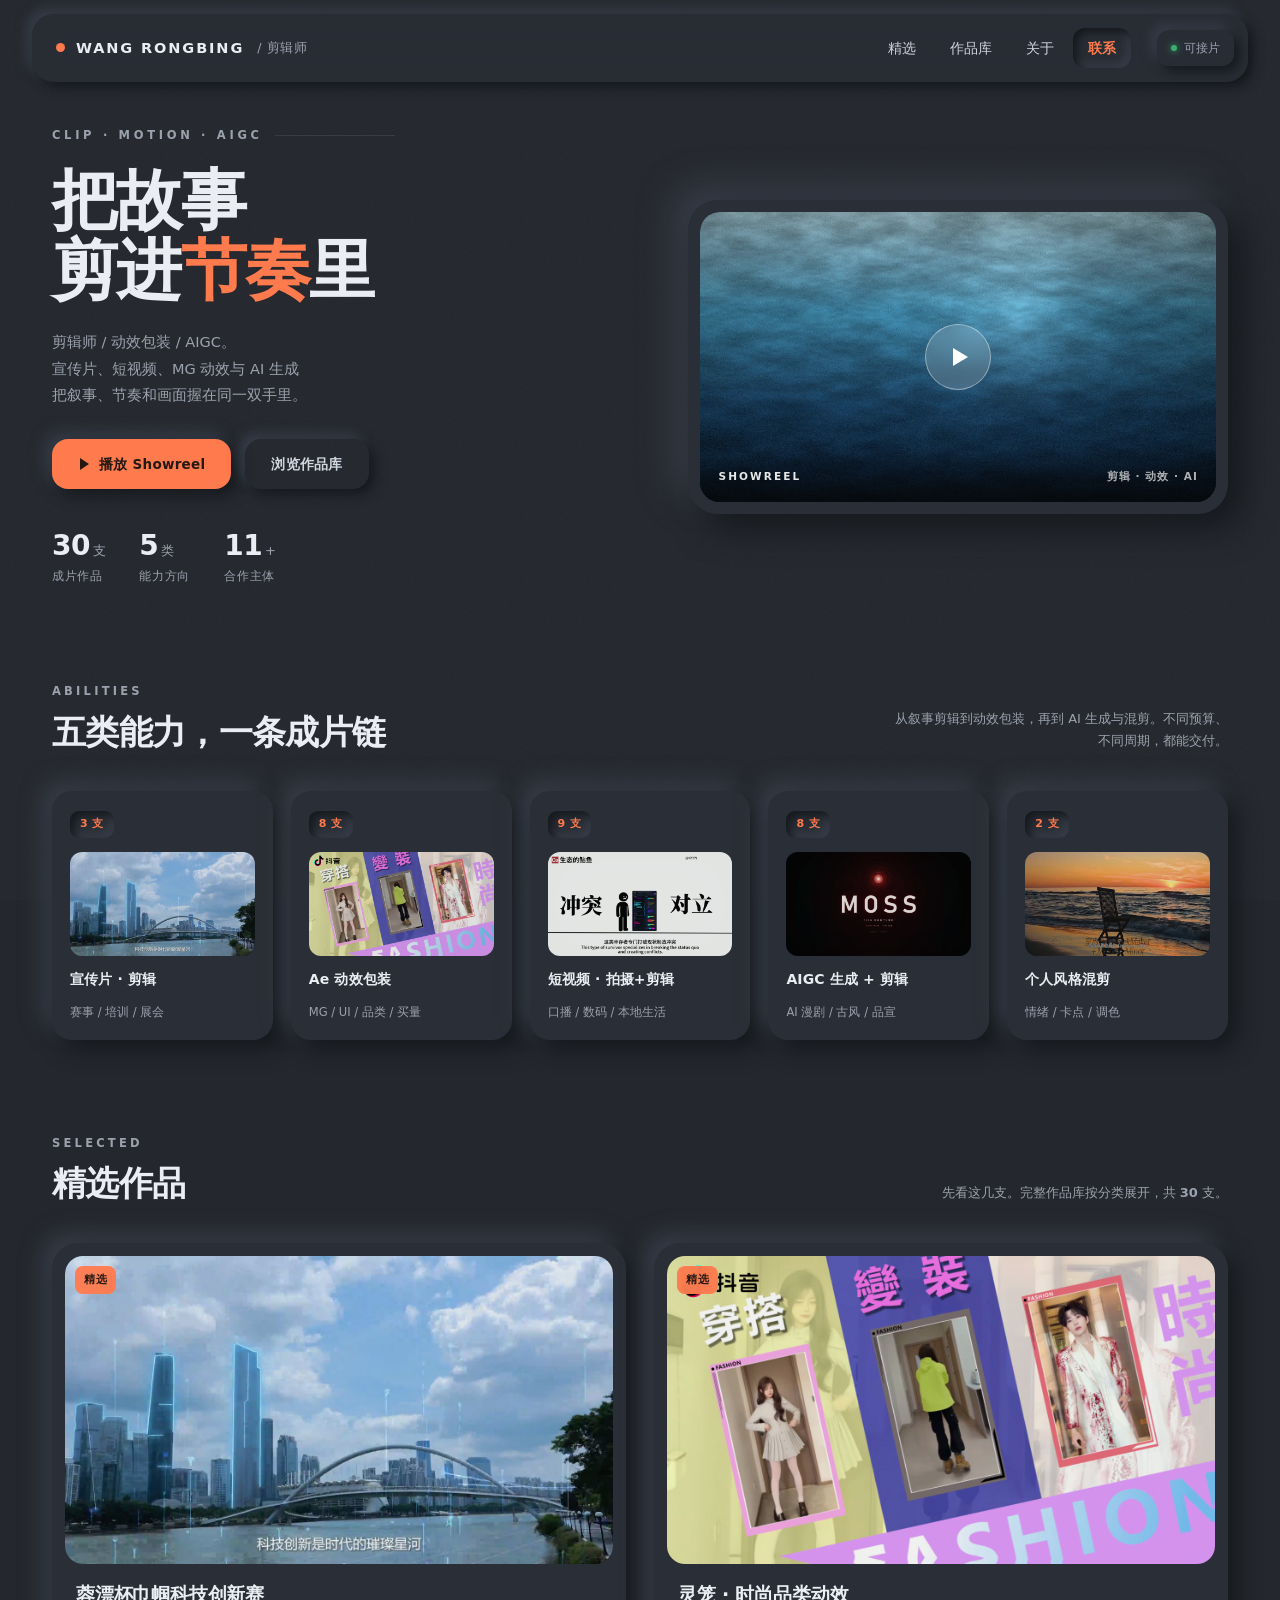
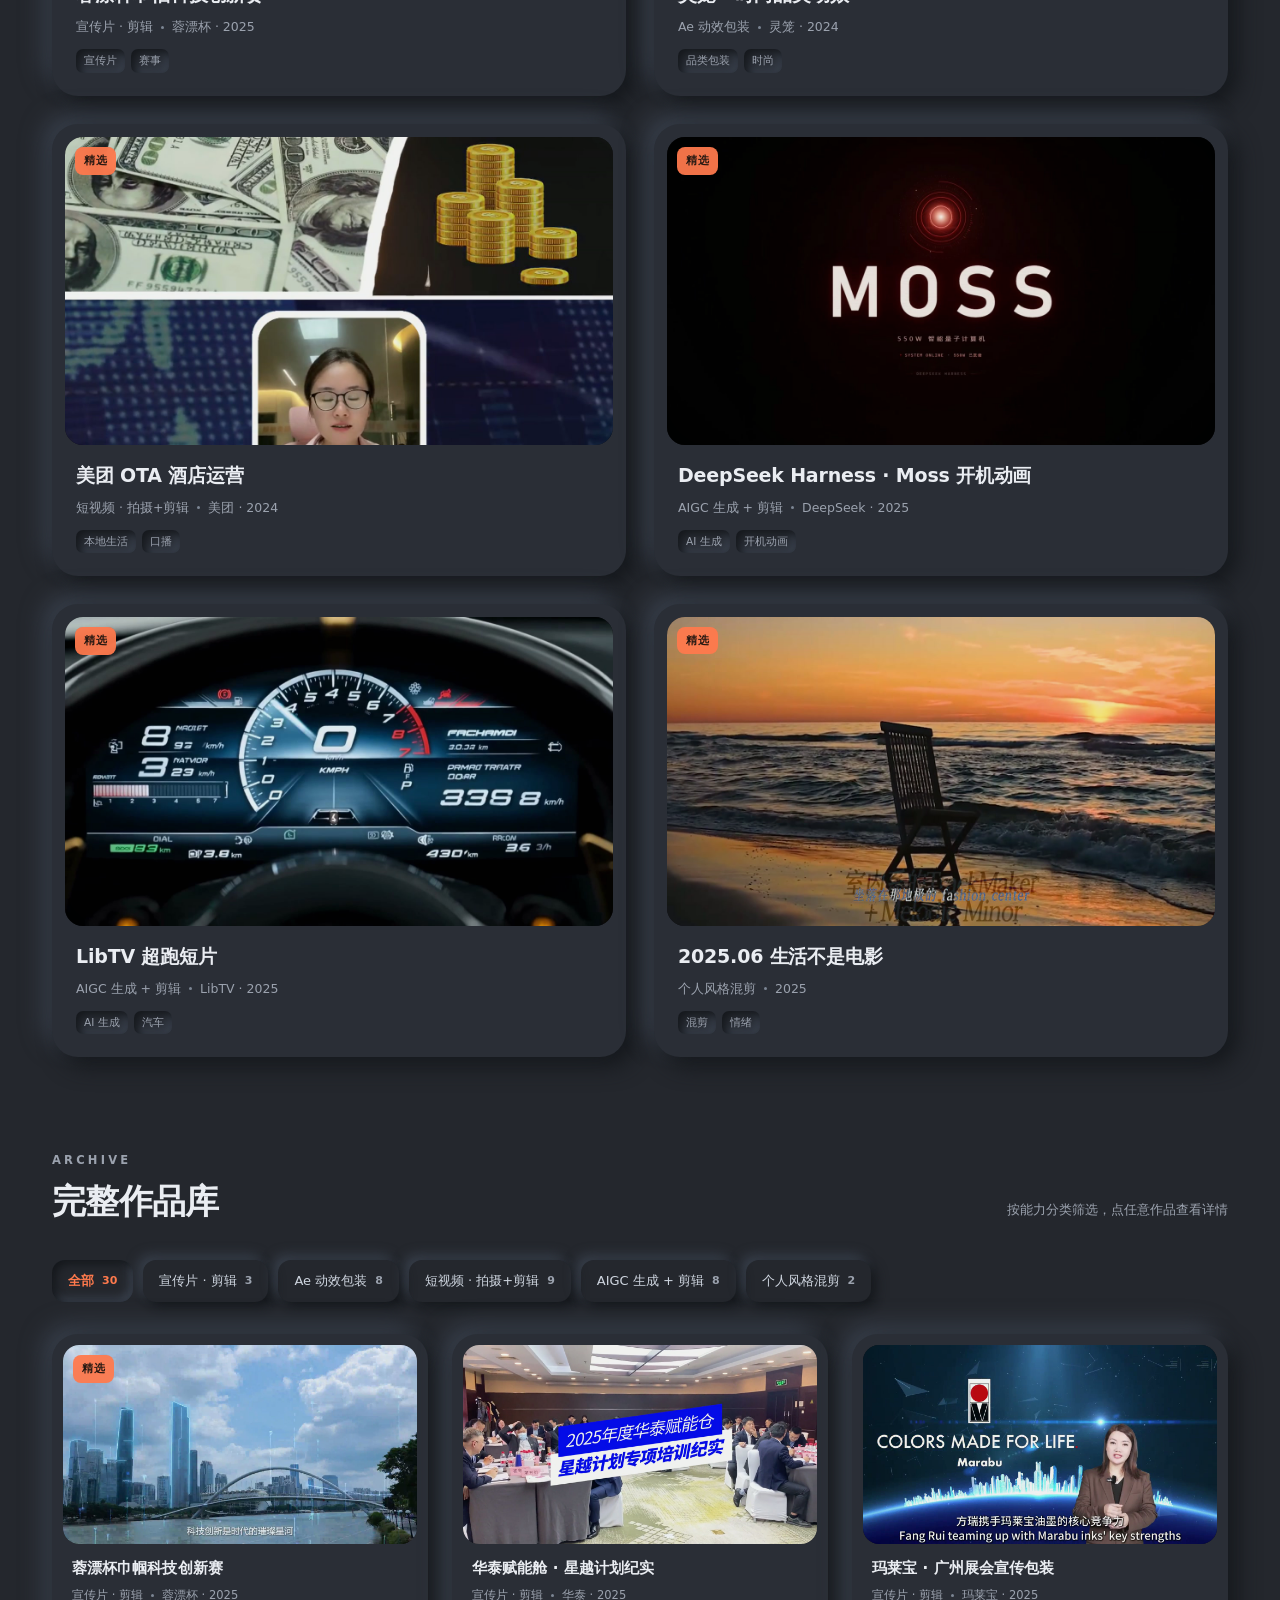
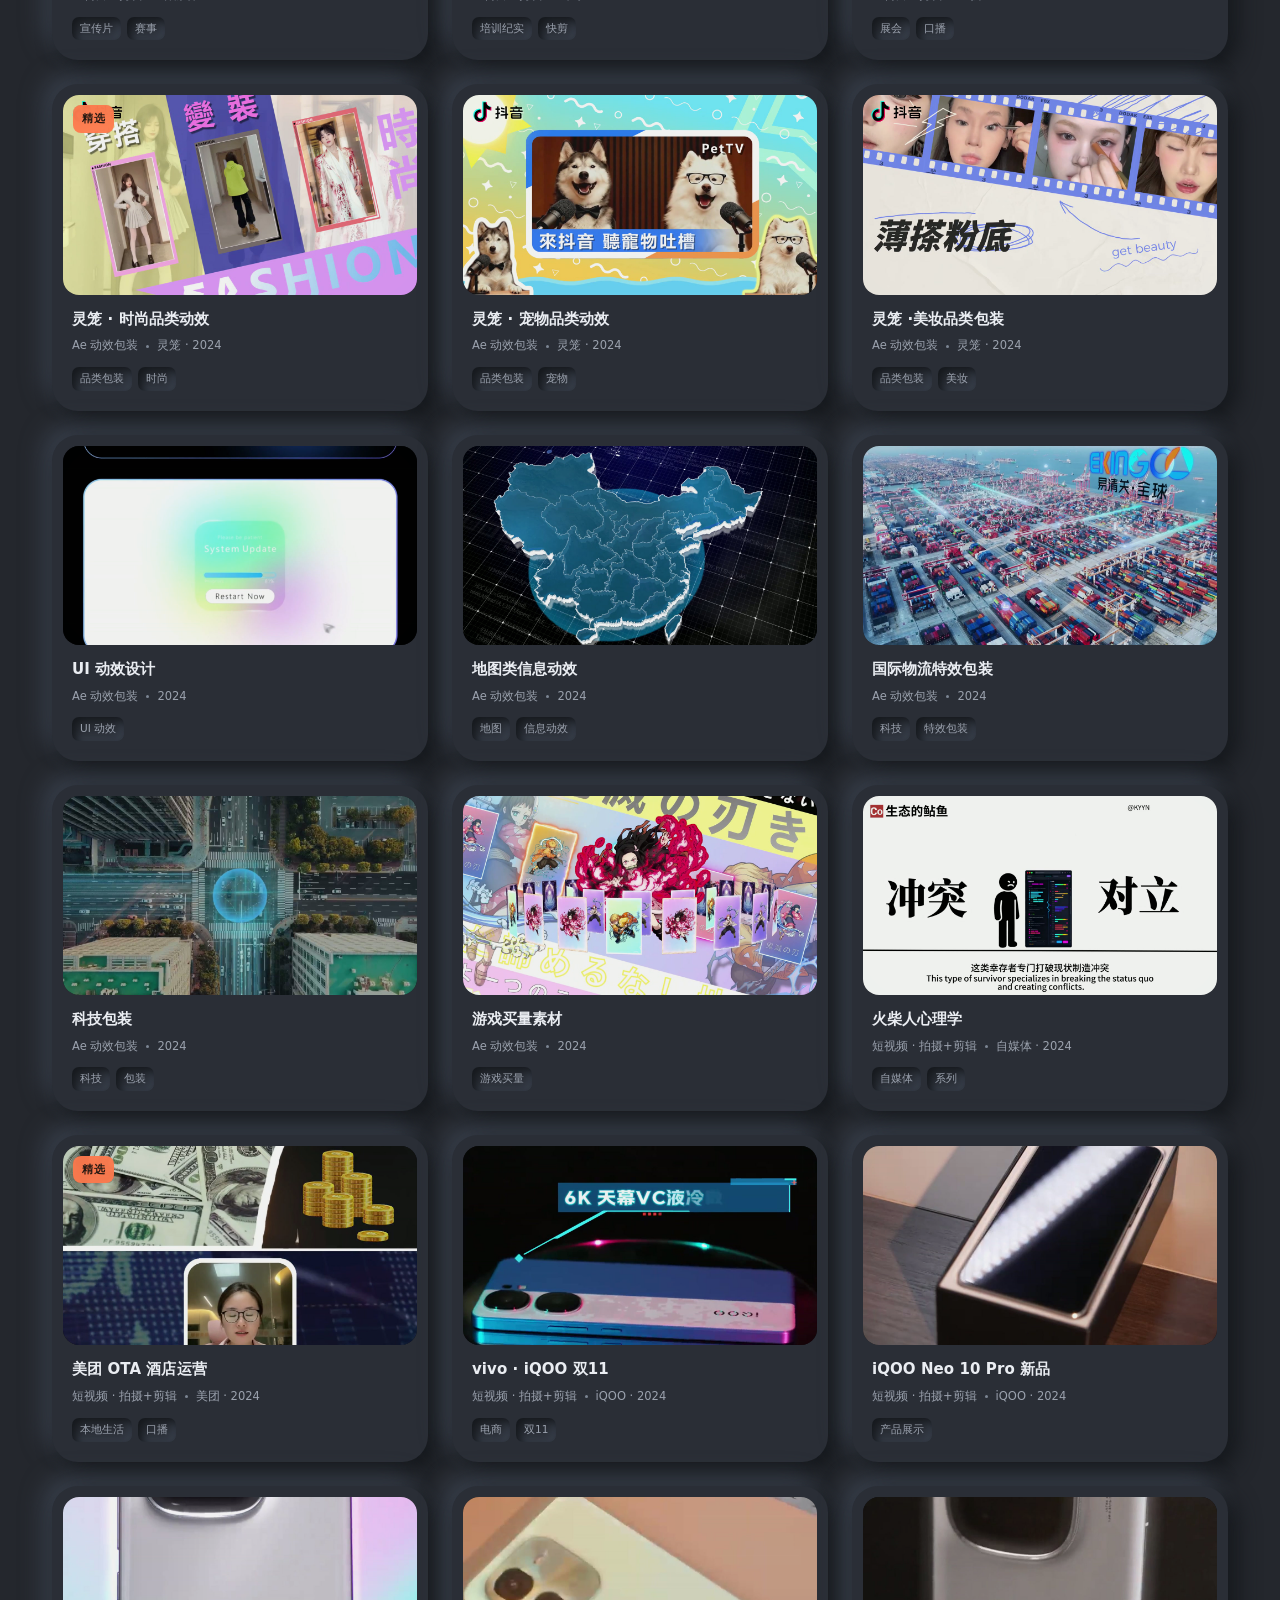
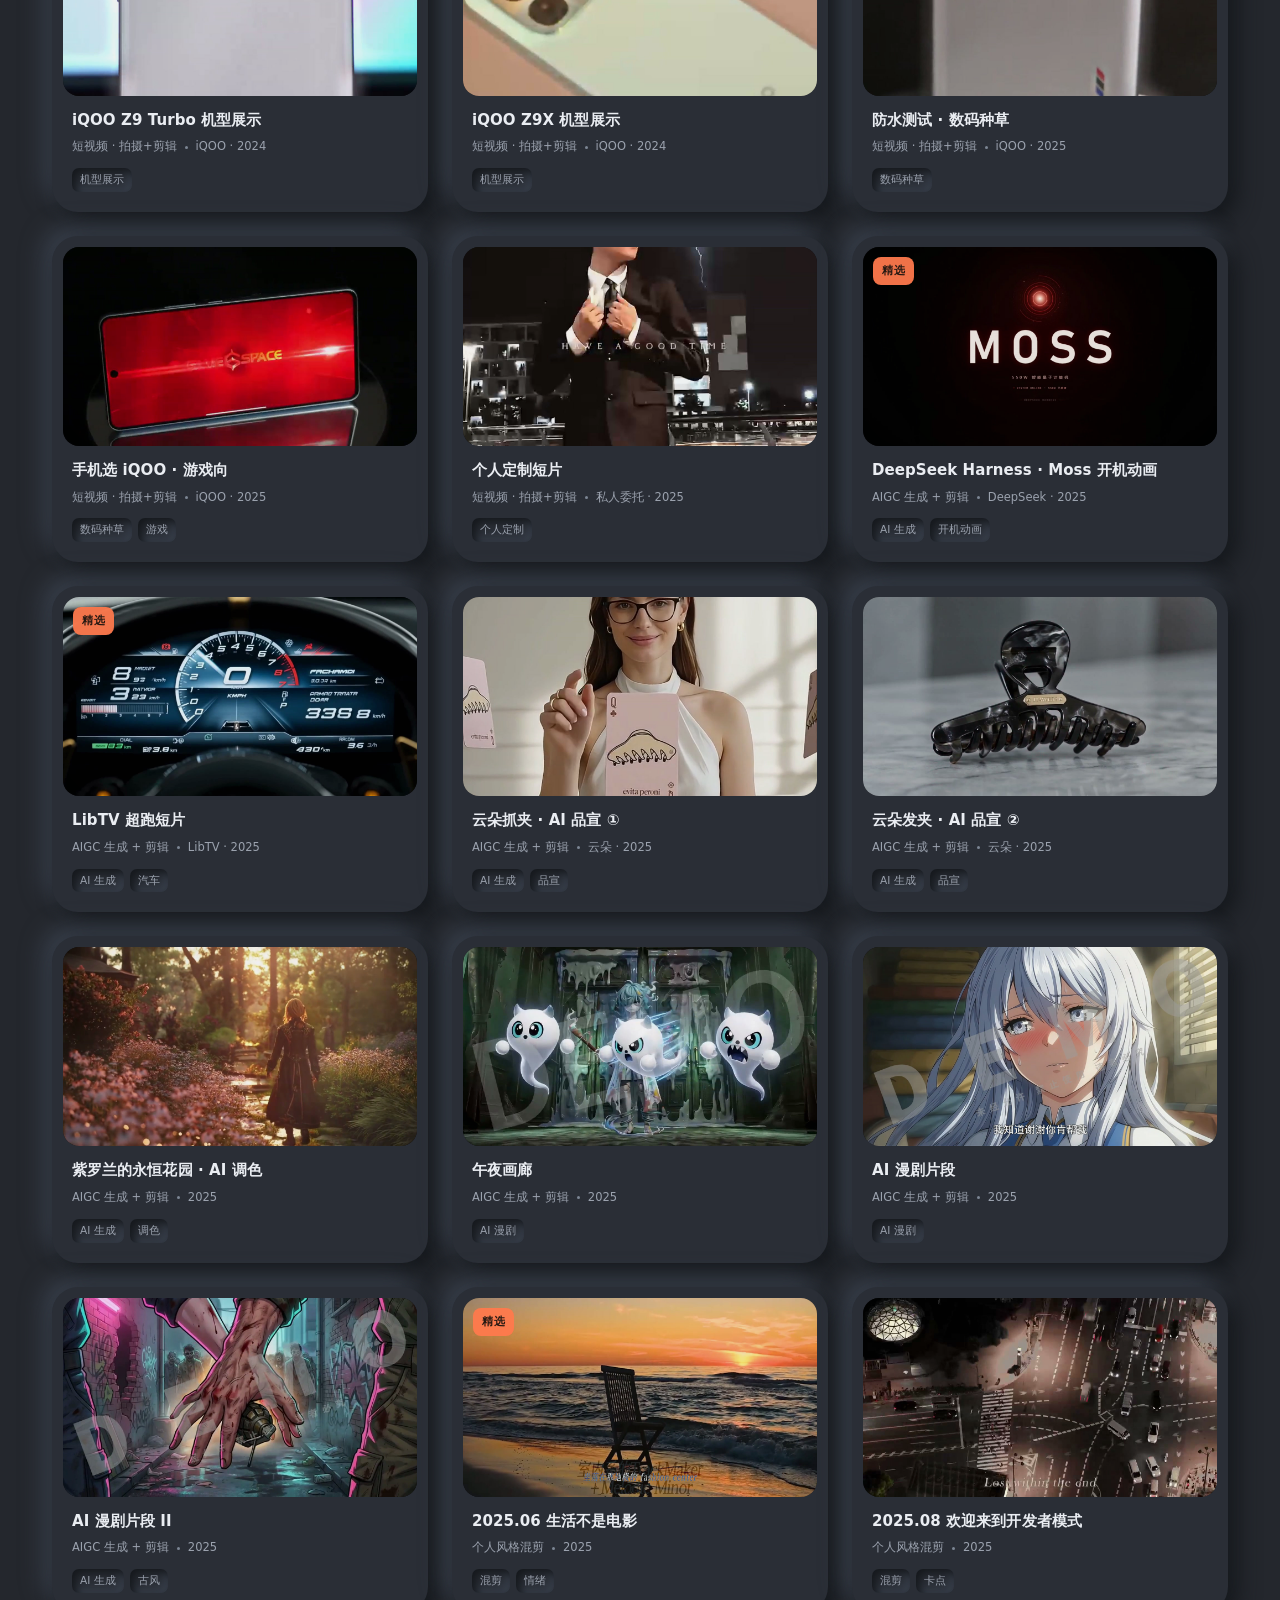
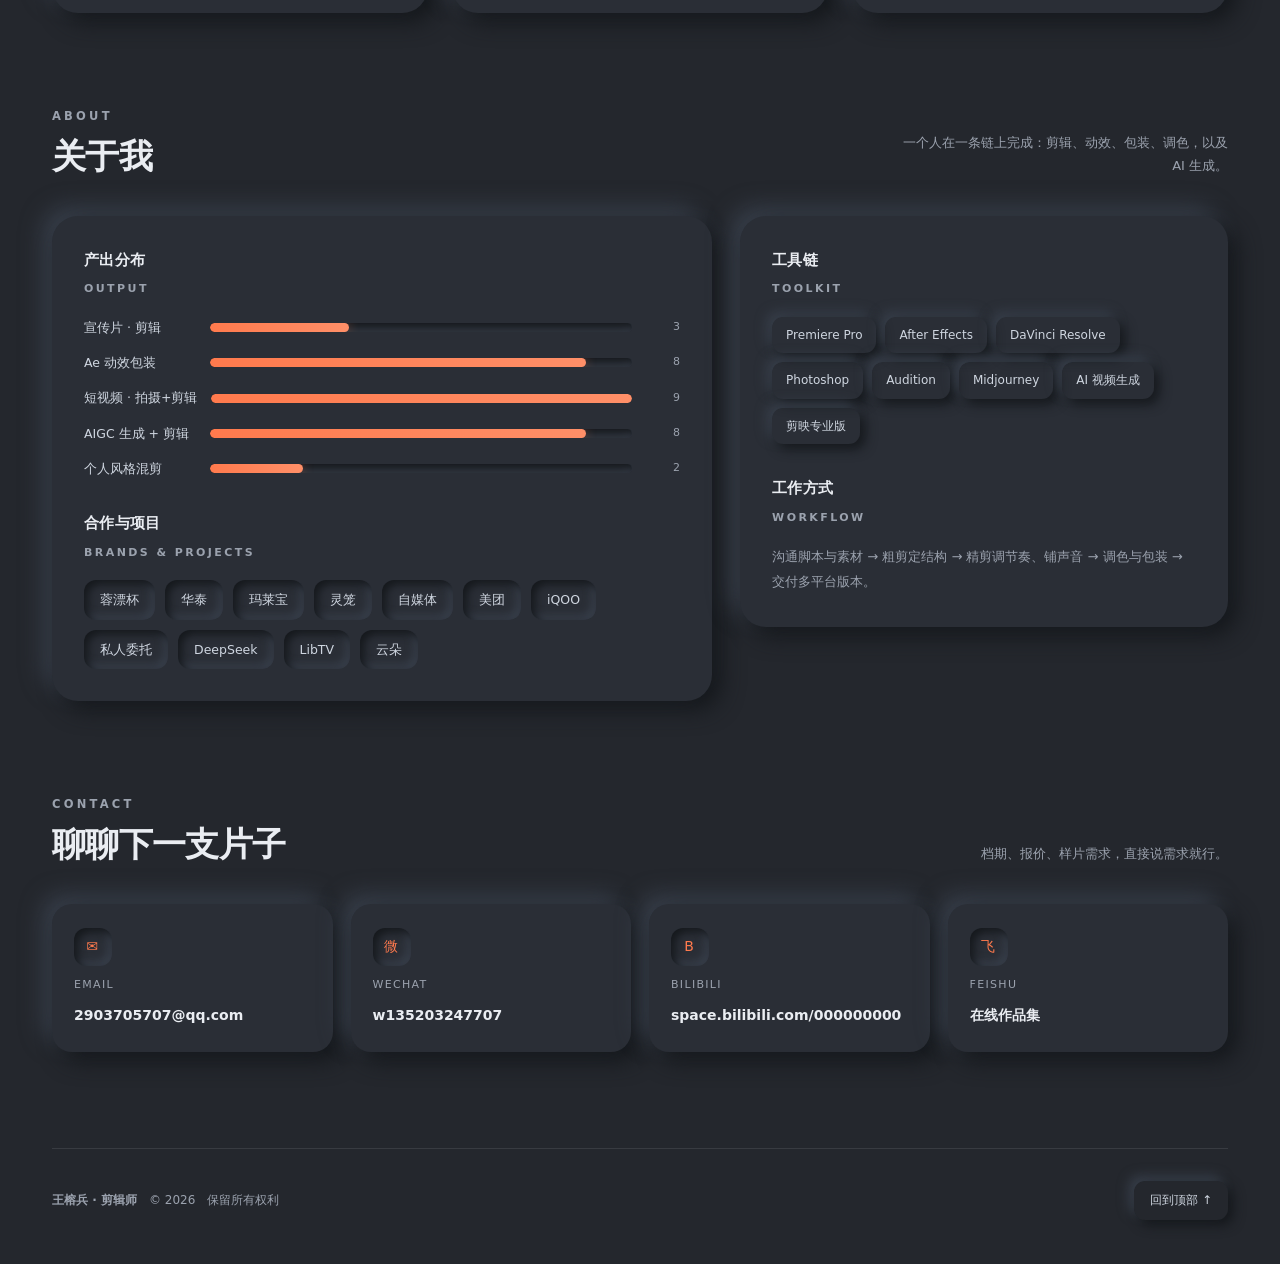
==== commit 6dd943ff: "修复：index.html 资源加版本号，避免浏览器加载旧版 app.js 显示过期内容" ====
--- a/index.html
+++ b/index.html
@@ -7,7 +7,7 @@
 <meta name="description" content="剪辑师作品集：宣传片、Ae 动效包装、短视频、AIGC 生成与个人风格混剪，共 32 支成片。">
 <meta name="theme-color" content="#24272d">
 <link rel="icon" href="assets/favicon.svg" type="image/svg+xml">
-<link rel="stylesheet" href="style.css">
+<link rel="stylesheet" href="style.css?v=20261027b">
 </head>
 <body>
 
@@ -173,6 +173,6 @@
 
 <!-- 内容数据（由 build.mjs 从 content/*.json 生成） -->
 <script src="data/content.js"></script>
-<script src="app.js"></script>
+<script src="app.js?v=20261027b"></script>
 </body>
 </html>
--- a/style.css
+++ b/style.css
@@ -1,4 +1,4 @@
-﻿/* ==========================================================================
+/* ==========================================================================
    剪辑师作品集 · 深色新拟态（炭灰浮雕）
    设计令牌：底 #24272d / 表面 #2a2e36 / 浅阴影 #39404c / 深阴影 #15181c
              主文字 #eaedf2 / 次要 #9ba2ae / 点睛 #ff7a4d
@@ -553,6 +553,9 @@
   display:grid;place-items:center;
 }
 .stage iframe,.stage video{position:absolute;inset:0;width:100%;height:100%;border:0}
+/* 视频永不拉伸：横屏填满画面；竖屏完整显示（两侧留黑边，不裁掉画面内容） */
+.stage video{object-fit:cover;object-position:center;background:#0d1413}
+.stage video.is-portrait{object-fit:contain}
 .stage .ph{
   text-align:center;color:rgba(228,235,242,.66);
   padding:24px;
